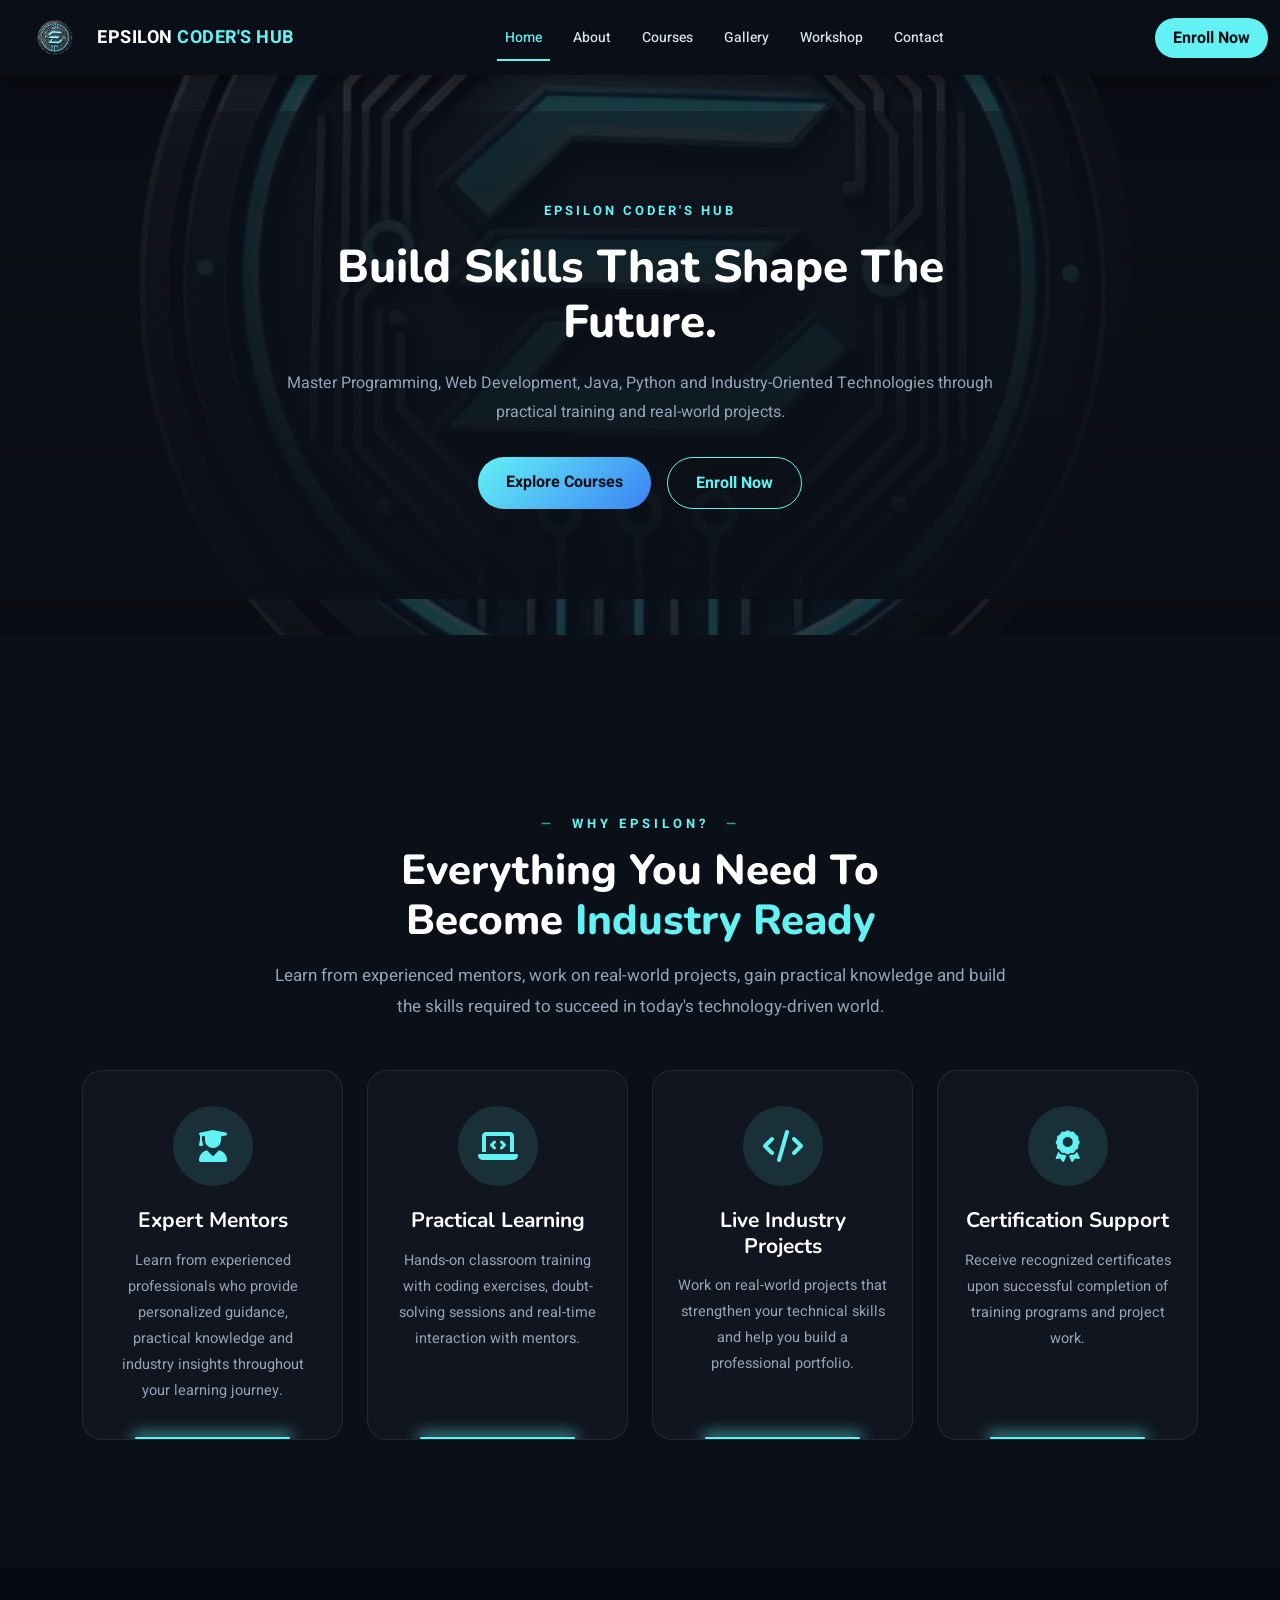
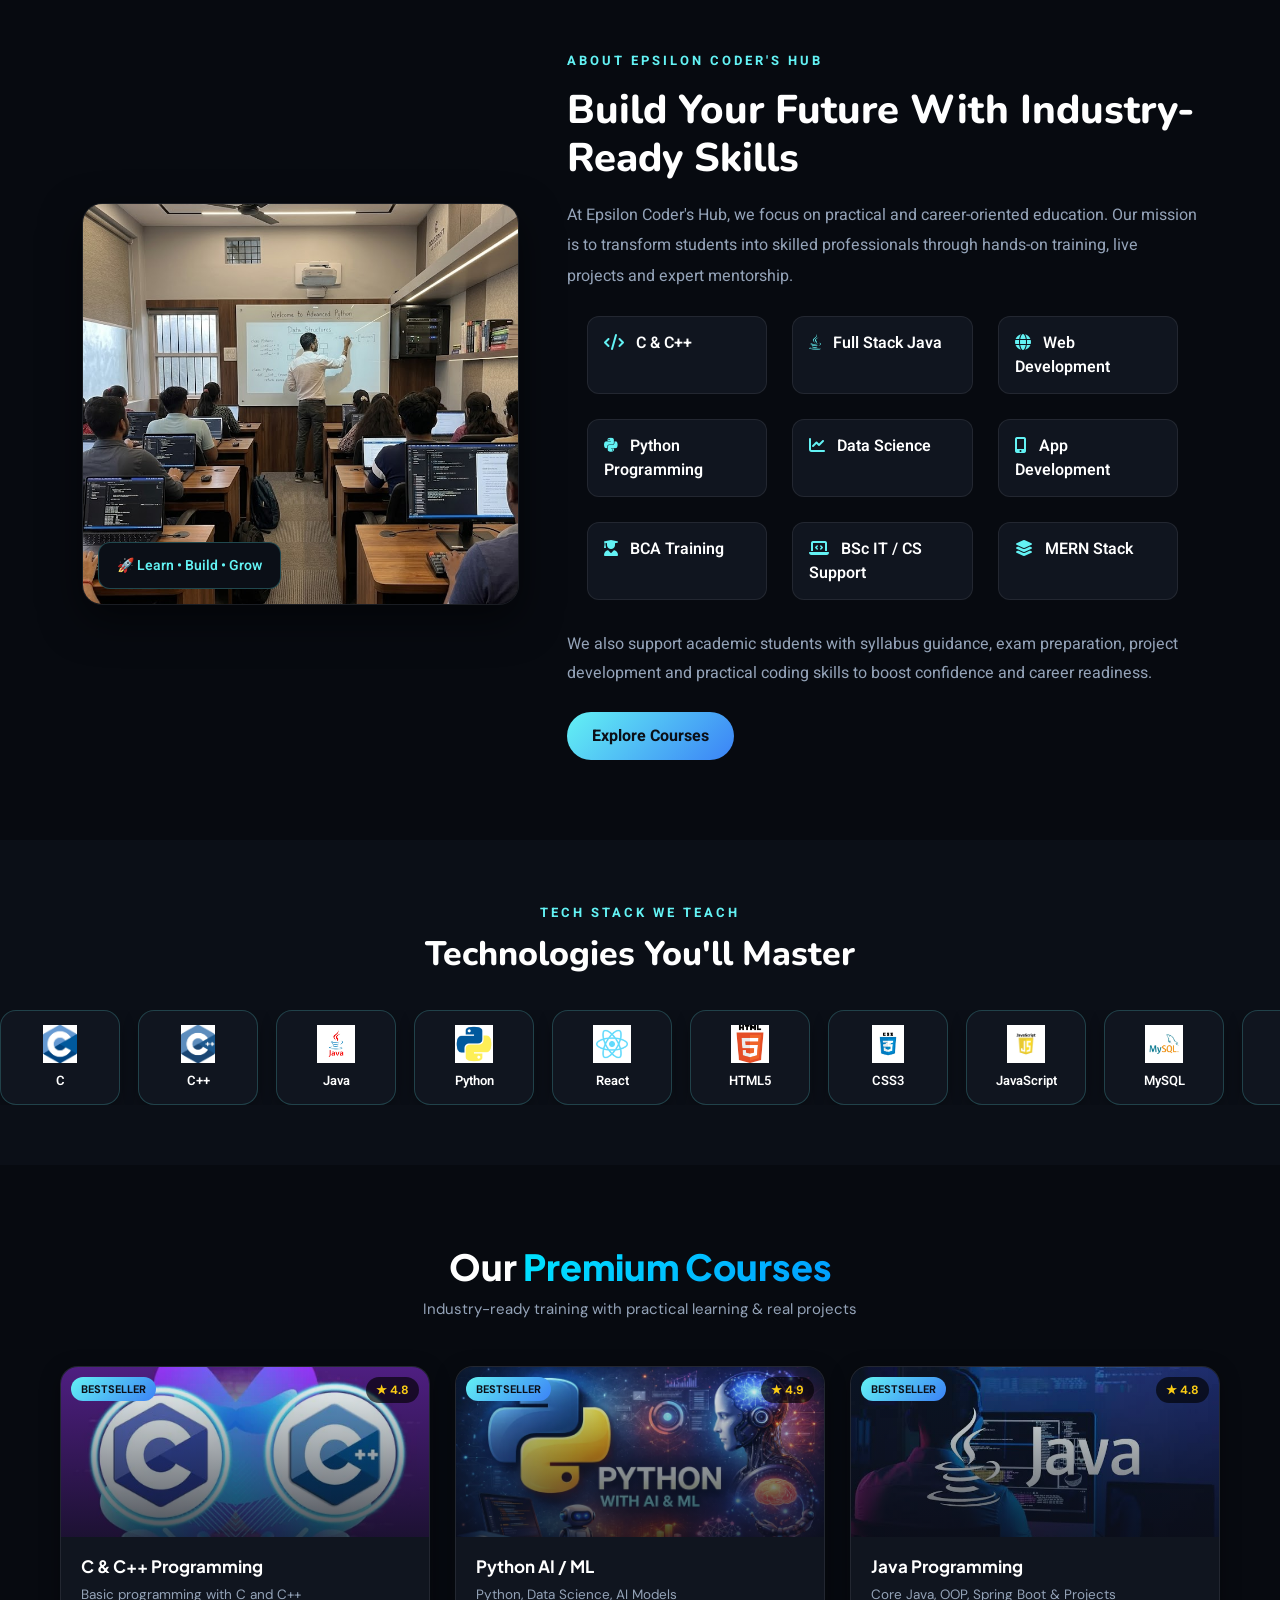
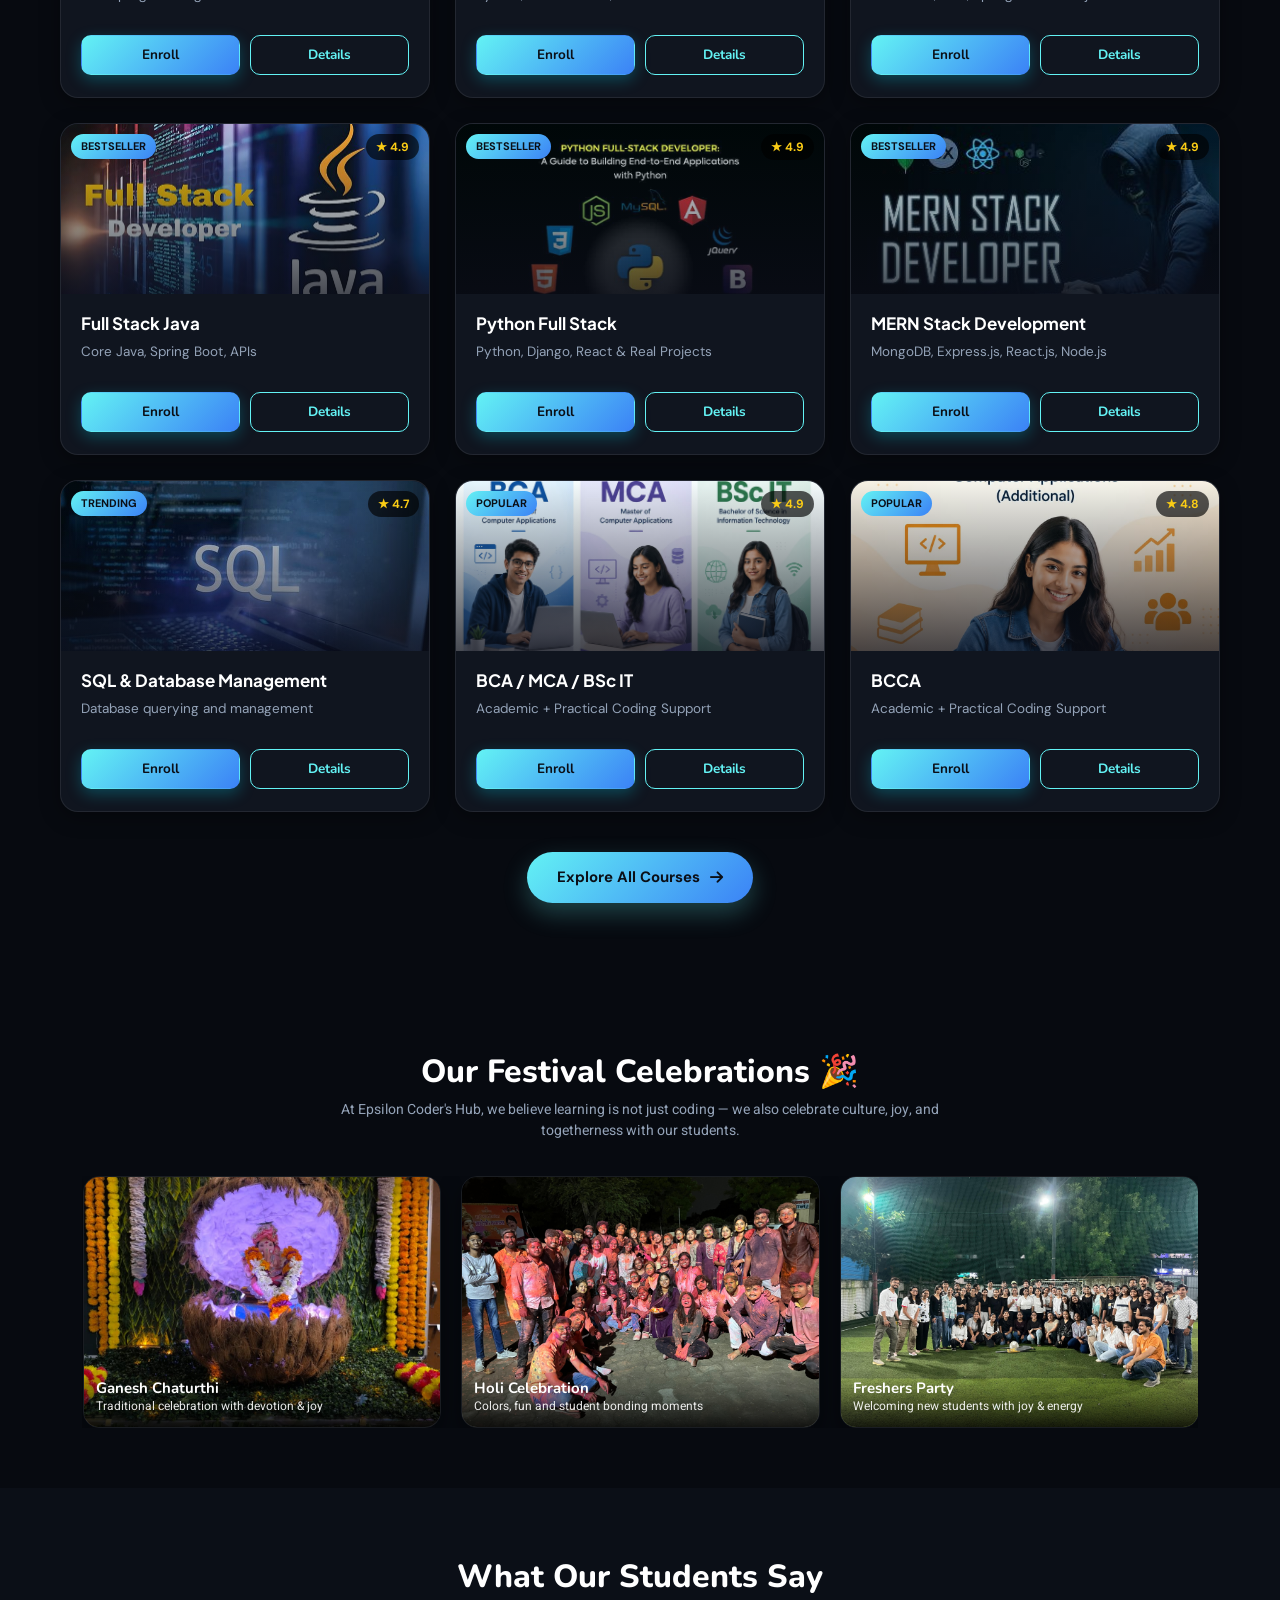
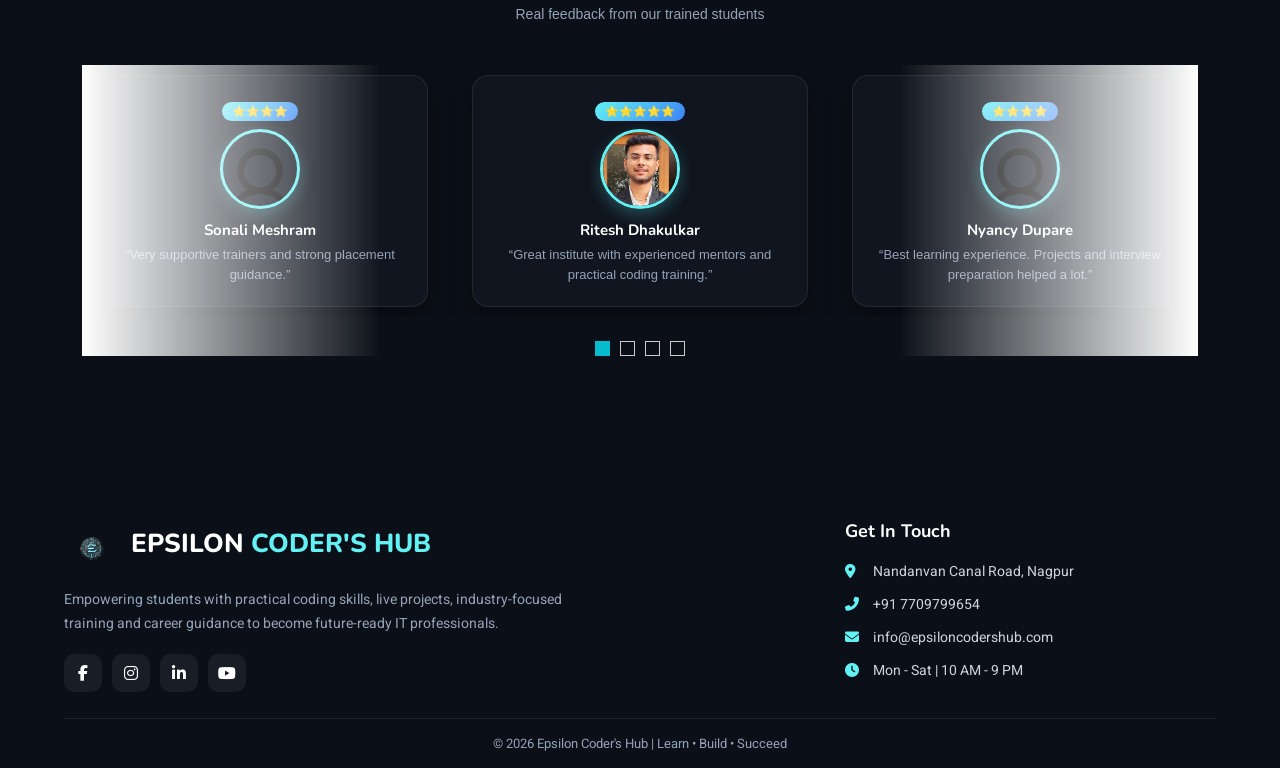
==== index.html @ d2019452 "Initial Commit" ====
<!DOCTYPE html>
<html lang="en">

<head>

    <meta charset="utf-8">
    <title>EPSILON CODER'S HUB</title>
    <meta content="width=device-width, initial-scale=1.0" name="viewport">
    <meta content="" name="keywords">
    <meta content="" name="description">
    <link rel="stylesheet" href="index.css">
    <!-- Favicon -->
    <link href="img/favicon.ico" rel="icon">
    <link
        href="https://fonts.googleapis.com/css2?family=Plus+Jakarta+Sans:wght@600;700;800&family=DM+Sans:wght@400;500&display=swap"
        rel="stylesheet">

    <!-- Google Web Fonts -->
    <link rel="preconnect" href="https://fonts.googleapis.com">
    <link rel="preconnect" href="https://fonts.gstatic.com" crossorigin>
    <link
        href="https://fonts.googleapis.com/css2?family=Heebo:wght@400;500;600&family=Nunito:wght@600;700;800&display=swap"
        rel="stylesheet">

    <!-- Icon Font Stylesheet -->
    <link href="https://cdnjs.cloudflare.com/ajax/libs/font-awesome/5.10.0/css/all.min.css" rel="stylesheet">
    <link href="https://cdn.jsdelivr.net/npm/bootstrap-icons@1.4.1/font/bootstrap-icons.css" rel="stylesheet">

    <!-- Libraries Stylesheet -->
    <link href="lib/animate/animate.min.css" rel="stylesheet">
    <link href="lib/owlcarousel/assets/owl.carousel.min.css" rel="stylesheet">

    <!-- Customized Bootstrap Stylesheet -->
    <link href="css/bootstrap.min.css" rel="stylesheet">

    <!-- Template Stylesheet -->
    <link href="css/style.css" rel="stylesheet">
    <link rel="stylesheet" href="https://cdnjs.cloudflare.com/ajax/libs/font-awesome/6.5.1/css/all.min.css">
    <link rel="stylesheet" href="navbar.css">
    <style>
        /* =========================================================
           GLOBAL DARK THEME (matches reference screenshot)
        ========================================================= */
        :root {
            --bg-dark: #0B0F17;
            --bg-darker: #070a10;
            --bg-card: #10151f;
            --accent: #63F2F4;
            --accent-2: #3b82f6;
            --text-muted: #94a3b8;
            --border-glow: rgba(99, 242, 244, .25);
        }

        body {
            background: var(--bg-dark);
            color: #e2e8f0;
        }

        /* SECTION */
        /* =========================
   WHY CHOOSE US SECTION
========================= */
        /* ===================================
   WHY EPSILON SECTION
=================================== */

        .why-epsilon-section {
            background: var(--bg-dark);
            padding: 80px 0;
        }

        .section-badge {
            display: inline-block;
            color: var(--accent);
            font-size: 13px;
            font-weight: 700;
            letter-spacing: 4px;
            text-transform: uppercase;
            margin-bottom: 12px;
        }

        .section-badge::before,
        .section-badge::after {
            content: "—";
            margin: 0 10px;
            color: var(--accent);
            opacity: .6;
        }

        .section-heading {
            font-size: 42px;
            font-weight: 800;
            color: #ffffff;
            margin-bottom: 15px;
            line-height: 1.2;
        }

        .section-heading .highlight {
            color: var(--accent);
        }

        .section-subtitle {
            max-width: 750px;
            margin: auto;
            color: var(--text-muted);
            font-size: 17px;
            line-height: 1.8;
        }

        /* ===================================
   CARD
=================================== */

        .epsilon-card {
            background: var(--bg-card);
            border: 1px solid rgba(255, 255, 255, .08);
            border-radius: 20px;
            padding: 35px 25px;
            text-align: center;
            height: 100%;
            position: relative;
            overflow: hidden;
            transition: .35s;
        }

        .epsilon-card::after {
            content: "";
            position: absolute;
            bottom: 0;
            left: 20%;
            right: 20%;
            height: 2px;
            background: var(--accent);
            box-shadow: 0 0 15px 2px var(--accent);
            border-radius: 2px;
        }

        .epsilon-card:hover {
            transform: translateY(-8px);
            border-color: var(--accent);
            box-shadow: 0 15px 35px var(--border-glow);
        }

        /* ===================================
   ICON BOX
=================================== */

        .icon-box {
            width: 80px;
            height: 80px;
            margin: 0 auto 22px;

            background: rgba(99, 242, 244, .12);
            border-radius: 50%;

            display: flex;
            align-items: center;
            justify-content: center;

            transition: .35s;
        }

        .icon-box i {
            font-size: 32px;
            color: var(--accent);
            transition: .35s;
        }

        .epsilon-card:hover .icon-box {
            background: var(--accent);
            box-shadow: 0 0 25px var(--border-glow);
        }

        .epsilon-card:hover .icon-box i {
            color: var(--bg-dark);
        }

        /* ===================================
   TEXT
=================================== */

        .epsilon-card h5 {
            font-size: 21px;
            font-weight: 700;
            color: #ffffff;
            margin-bottom: 14px;
        }

        .epsilon-card p {
            color: var(--text-muted);
            font-size: 14.5px;
            line-height: 1.8;
            margin: 0;
        }

        /* ===================================
   MOBILE
=================================== */

        @media(max-width:991px) {

            .section-heading {
                font-size: 34px;
            }
        }

        @media(max-width:768px) {

            .section-heading {
                font-size: 28px;
            }

            .section-subtitle {
                font-size: 15px;
            }

            .epsilon-card {
                padding: 25px 20px;
            }

            .icon-box {
                width: 60px;
                height: 60px;
            }

            .icon-box i {
                font-size: 24px;
            }
        }

        /* about section css */
        /* ==========================
   ABOUT SECTION
========================== */

        .about-section {
            padding: 80px 0;
            background: var(--bg-darker);
        }

        .about-image {
            position: relative;
            overflow: hidden;
            border-radius: 20px;
            box-shadow: 0 15px 40px rgba(0, 0, 0, .5);
            border: 1px solid rgba(255, 255, 255, .08);
        }

        .about-image img {
            width: 100%;
            height: 400px;
            /* Smaller image */
            object-fit: cover;
            transition: .4s;
        }

        .about-image:hover img {
            transform: scale(1.05);
        }

        .about-badge {
            position: absolute;
            bottom: 15px;
            left: 15px;

            background: var(--bg-dark);
            color: var(--accent);

            padding: 12px 18px;
            border-radius: 12px;
            border: 1px solid var(--border-glow);

            font-size: 14px;
            font-weight: 600;
        }

        .about-tag {
            display: inline-block;

            color: var(--accent);
            font-size: 13px;
            font-weight: 700;
            letter-spacing: 3px;

            margin-bottom: 15px;
        }

        .about-title {
            font-size: 40px;
            font-weight: 800;
            color: #ffffff;
            line-height: 1.2;
            margin-bottom: 18px;
        }

        .about-text {
            color: var(--text-muted);
            line-height: 1.9;
            margin-bottom: 25px;
            font-size: 16px;
        }

        .course-grid {
            display: grid;
            grid-template-columns: 1fr 1fr;
            gap: 12px;
            margin-bottom: 25px;
        }

        .course-item {
            background: var(--bg-card);

            padding: 14px 16px;

            border-radius: 12px;
            border: 1px solid rgba(255, 255, 255, .08);

            font-weight: 600;
            color: #ffffff;

            transition: .3s;
        }

        .course-item i {
            color: var(--accent);
            margin-right: 8px;
        }

        .course-item:hover {
            transform: translateY(-4px);
            border-color: var(--accent);
            box-shadow: 0 10px 25px var(--border-glow);
        }

        .about-note {
            color: var(--text-muted);
            line-height: 1.8;
            margin-bottom: 25px;
        }

        .about-btn {
            display: inline-block;

            background: linear-gradient(135deg, var(--accent), var(--accent-2));
            color: var(--bg-dark);

            padding: 12px 25px;

            border-radius: 30px;

            font-weight: 700;
            text-decoration: none;

            transition: .3s;
        }

        .about-btn:hover {
            transform: translateY(-3px);
            color: var(--bg-dark);
            box-shadow: 0 10px 25px var(--border-glow);
        }

        /* ==========================
   MOBILE
========================== */

        @media(max-width:991px) {

            .about-title {
                font-size: 32px;
            }

            .about-image img {
                height: 320px;
            }
        }

        @media(max-width:768px) {

            .course-grid {
                grid-template-columns: 1fr;
            }

            .about-title {
                font-size: 28px;
            }

            .about-text {
                font-size: 15px;
            }
        }

        /* =========================
   TECH STACK SECTION
========================= */

        .tech-stack-section {
            padding: 60px 0;
            background: var(--bg-dark);
            overflow: hidden;
        }

        .tech-heading {
            text-align: center;
            margin-bottom: 35px;
        }

        .tech-heading span {
            color: var(--accent);
            font-size: 13px;
            font-weight: 700;
            letter-spacing: 3px;
        }

        .tech-heading h2 {
            margin-top: 10px;
            font-size: 34px;
            font-weight: 800;
            color: #ffffff;
        }

        /* SLIDER */

        .tech-slider {
            width: 100%;
            overflow: hidden;
            position: relative;
        }

        .tech-track {
            display: flex;
            gap: 18px;
            width: max-content;
            animation: techScroll 22s linear infinite;
        }

        /* CARD */

        .tech-card {
            width: 120px;
            height: 95px;

            background: var(--bg-card);
            border: 1px solid rgba(99, 242, 244, .20);

            border-radius: 16px;

            display: flex;
            flex-direction: column;
            justify-content: center;
            align-items: center;

            transition: .3s;

            box-shadow: 0 5px 15px rgba(0, 0, 0, .3);
        }

        .tech-card:hover {
            transform: translateY(-6px);

            border-color: var(--accent);

            box-shadow:
                0 10px 25px rgba(99, 242, 244, .25);
        }

        .tech-card img {
            height: 38px;
            width: auto;
            object-fit: contain;
        }

        .tech-card p {
            margin-top: 8px;
            margin-bottom: 0;

            font-size: 13px;
            font-weight: 600;
            color: #ffffff;
        }

        /* ANIMATION */

        @keyframes techScroll {

            from {
                transform: translateX(0);
            }

            to {
                transform: translateX(-50%);
            }
        }

        /* MOBILE */

        @media(max-width:768px) {

            .tech-card {
                width: 100px;
                height: 85px;
            }

            .tech-card img {
                height: 32px;
            }

            .tech-heading h2 {
                font-size: 26px;
            }

        }

        /* cources section and testomonial and festivals css */
        /* =========================================================
   EXPLORE COURSES SECTION
========================================================= */

        .course-section {
            background: var(--bg-darker);
            padding: 80px 0 40px;
        }

        .course-heading {
            text-align: center;
            margin-bottom: 45px;
        }

        .course-heading h2 {
            font-size: 36px;
            font-weight: 800;
            color: #ffffff;
        }

        .course-heading h2 span {
            color: var(--accent);
        }

        .course-heading p {
            color: var(--text-muted);
            font-size: 15px;
        }

        .course-grid {
            display: grid;
            grid-template-columns: repeat(3, 1fr);
            gap: 25px;
            max-width: 1200px;
            margin: 0 auto 30px;
            padding: 0 20px;
        }

        .course-card {
            background: var(--bg-card);
            border: 1px solid rgba(255, 255, 255, .08);
            border-radius: 18px;
            overflow: hidden;
            transition: .3s;
        }

        .course-card:hover {
            transform: translateY(-6px);
            border-color: var(--accent);
            box-shadow: 0 15px 30px rgba(99, 242, 244, .18);
        }

        .course-image {
            position: relative;
        }

        .course-image img {
            width: 100%;
            height: 180px;
            object-fit: cover;
            display: block;
        }

        .badge-best {
            position: absolute;
            top: 10px;
            left: 10px;
            background: linear-gradient(135deg, var(--accent), var(--accent-2));
            color: var(--bg-dark);
            font-size: 11px;
            font-weight: 700;
            padding: 4px 10px;
            border-radius: 20px;
        }

        .badge-rating {
            position: absolute;
            top: 10px;
            right: 10px;
            background: rgba(0, 0, 0, .65);
            color: #facc15;
            font-size: 12px;
            font-weight: 700;
            padding: 4px 10px;
            border-radius: 20px;
        }

        .img-enrolled {
            position: absolute;
            bottom: 10px;
            left: 10px;
            background: rgba(0, 0, 0, .65);
            color: #fff;
            font-size: 12px;
            padding: 4px 10px;
            border-radius: 20px;
        }

        .course-body {
            padding: 18px 20px 22px;
        }

        .course-title {
            font-size: 17px;
            font-weight: 700;
            color: #ffffff;
            margin-bottom: 6px;
        }

        .course-desc {
            color: var(--text-muted);
            font-size: 13.5px;
            margin-bottom: 16px;
        }

        .btn-row {
            display: flex;
            gap: 10px;
        }

        .btn-row .btn {
            flex: 1;
            text-align: center;
            padding: 9px 0;
            border-radius: 10px;
            font-size: 13.5px;
            font-weight: 700;
            text-decoration: none;
            transition: .3s;
        }

        .btn-row .btn.enroll {
            background: linear-gradient(135deg, var(--accent), var(--accent-2));
            color: var(--bg-dark);
        }

        .btn-row .btn.enroll:hover {
            transform: translateY(-2px);
            box-shadow: 0 8px 18px var(--border-glow);
        }

        .btn-row .btn.details {
            background: transparent;
            color: var(--accent);
            border: 1px solid var(--accent);
        }

        .btn-row .btn.details:hover {
            background: var(--accent);
            color: var(--bg-dark);
        }

        .explore-course-wrap {
            width: 100%;
            display: flex;
            justify-content: center;
            align-items: center;
            margin: 40px 0;
        }

        .explore-course-btn {
            display: inline-flex;
            align-items: center;
            gap: 10px;

            background: linear-gradient(135deg, var(--accent), var(--accent-2));
            color: var(--bg-dark);

            padding: 14px 30px;
            border-radius: 50px;

            text-decoration: none;
            font-size: 15px;
            font-weight: 700;

            box-shadow: 0 10px 25px rgba(99, 242, 244, .25);
            transition: .3s;
        }

        .explore-course-btn:hover {
            transform: translateY(-3px);
            color: var(--bg-dark);
            box-shadow: 0 15px 30px rgba(99, 242, 244, .35);
        }

        .explore-course-btn i {
            transition: .3s;
        }

        .explore-course-btn:hover i {
            transform: translateX(5px);
        }

        /* MOBILE */

        @media(max-width:991px) {
            .course-grid {
                grid-template-columns: repeat(2, 1fr);
            }
        }

        @media(max-width:768px) {

            .course-grid {
                grid-template-columns: 1fr;
            }

            .explore-course-wrap h3 {
                font-size: 24px;
            }

            .explore-course-btn {
                padding: 12px 24px;
                font-size: 14px;
            }

        }

        /* style testimonial section from here */
        .testimonial-section {
            padding: 70px 0;
            background: var(--bg-dark);
            font-family: Arial, sans-serif;
        }

        .testimonial-title {
            text-align: center;
            margin-bottom: 40px;
        }

        .testimonial-title h2 {
            font-size: 32px;
            font-weight: 800;
            color: #ffffff;
        }

        .testimonial-title p {
            font-size: 14px;
            color: var(--text-muted);
        }

        /* CARD */
        .testimonial-item {
            background: var(--bg-card);
            border: 1px solid rgba(255, 255, 255, .08);
            padding: 22px;
            border-radius: 16px;
            box-shadow: 0 10px 25px rgba(0, 0, 0, 0.35);
            text-align: center;
            margin: 10px;
            transition: 0.3s;
        }

        .testimonial-item:hover {
            transform: translateY(-5px);
            border-color: var(--accent);
            box-shadow: 0 20px 40px rgba(99, 242, 244, 0.18);
        }

        /*  FIXED AVATAR WRAPPER  */
        .avatar {
            width: 80px;
            height: 80px;
            margin: 0 auto 12px;
            border-radius: 50%;
            overflow: hidden;
            border: 3px solid var(--accent);
            box-shadow: 0 6px 15px rgba(99, 242, 244, .25);
        }

        .avatar img {
            width: 90%;
            height: 140%;
            object-fit: cover;
            object-position: center;
            display: block;
        }

        /* NAME */
        .testimonial-item h5 {
            font-size: 15px;
            font-weight: 700;
            margin-bottom: 6px;
            color: #ffffff;
        }

        /* TEXT */
        .quote {
            font-size: 13px;
            color: var(--text-muted);
            line-height: 1.5;
        }

        /* BADGE */
        .badge {
            display: inline-block;
            background: linear-gradient(135deg, var(--accent), var(--accent-2));
            color: var(--bg-dark);
            font-size: 11px;
            padding: 4px 10px;
            border-radius: 20px;
            margin-bottom: 8px;
            font-weight: 700;
        }

        /* 
festival photos */

        /* HEADER */
        .festival-section {
            background: var(--bg-darker);
            padding: 70px 0;
        }

        .festival-title {
            text-align: center;
            margin-bottom: 35px;
        }

        .festival-title h2 {
            font-size: 32px;
            font-weight: 800;
            color: #ffffff;
        }

        .festival-title p {
            font-size: 14px;
            color: var(--text-muted);
            max-width: 600px;
            margin: auto;
        }

        /* SLIDER CARD */
        .festival-item {
            border-radius: 16px;
            overflow: hidden;
            box-shadow: 0 10px 25px rgba(0, 0, 0, 0.4);
            position: relative;
            transition: 0.3s;
            border: 1px solid rgba(255, 255, 255, .08);
        }

        .festival-item img {
            width: 100%;
            height: 250px;
            object-fit: cover;
            transition: 0.4s;
        }

        .festival-item:hover img {
            transform: scale(1.05);
        }

        .festival-item:hover {
            border-color: var(--accent);
        }

        /* OVERLAY */
        .festival-overlay {
            position: absolute;
            bottom: 0;
            left: 0;
            right: 0;
            padding: 12px;
            background: linear-gradient(to top, rgba(0, 0, 0, 0.85), transparent);
            color: #fff;
        }

        .festival-overlay h5 {
            margin: 0;
            font-size: 15px;
            font-weight: 700;
            color: white;
        }

        .festival-overlay p {
            margin: 0;
            font-size: 12px;
            opacity: 0.9;
        }

        /* footer  starts from hereee*/

        /* =========================
   FOOTER
========================= */
        /* =========================
   FOOTER
========================= */

        .footer {
            background: #0B0F17;
            color: #fff;
            padding: 35px 0 0;
            margin-top: 60px;
            width: 100%;
        }

        .footer-container {
            width: 90%;
            max-width: 1200px;
            margin: auto;
        }

        /* GRID */
        .footer-grid {
            display: grid;
            grid-template-columns: 2fr 1fr;
            gap: 40px;
            align-items: start;
            padding-bottom: 25px;
        }

        /* LOGO */
        .footer-logo {
            font-size: 26px;
            font-weight: 800;
            margin-bottom: 10px;
            color: #fff;
        }

        .footer-logo span {
            color: #63F2F4;
        }

        .footer-brand {
            display: flex;
            align-items: center;
            gap: 12px;
            margin-bottom: 12px;
        }

        .footer-brand img {
            height: 55px;
            width: auto;
        }

        /* DESCRIPTION */
        .footer-desc {
            color: #94a3b8;
            font-size: 14px;
            line-height: 1.7;
            max-width: 500px;
            margin-bottom: 18px;
        }

        /* TITLE */
        .footer-title {
            font-size: 18px;
            font-weight: 700;
            margin-bottom: 18px;
            color: #fff;
        }

        /* CONTACT */
        .contact-item {
            display: flex;
            align-items: center;
            gap: 10px;
            color: #cbd5e1;
            margin-bottom: 12px;
            font-size: 14px;
        }

        .contact-item i {
            color: #63F2F4;
            width: 18px;
        }

        /* SOCIAL */
        .social-icons {
            display: flex;
            gap: 10px;
        }

        .social-icons a {
            width: 38px;
            height: 38px;
            border-radius: 10px;
            display: flex;
            align-items: center;
            justify-content: center;
            background: rgba(255, 255, 255, .06);
            color: #fff;
            transition: .3s;
            text-decoration: none;
        }

        .social-icons a:hover {
            background: #63F2F4;
            color: #0B0F17;
            transform: translateY(-3px);
        }

        /* BOTTOM */
        .footer-bottom {
            border-top: 1px solid rgba(255, 255, 255, .08);
            text-align: center;
            padding: 15px 0;
            font-size: 13px;
            color: #94a3b8;
        }

        /* MOBILE */
        @media(max-width:768px) {
            .footer {
                padding-top: 25px;
            }

            .footer-grid {
                grid-template-columns: 1fr;
                gap: 25px;
                text-align: center;
            }

            .footer-desc {
                margin: auto auto 18px;
            }

            .contact-item {
                justify-content: center;
            }

            .social-icons {
                justify-content: center;
            }
        }

        /* =========================================================
   NAVBAR (dark, glowing logo, gradient Enroll button)
========================================================= */
        .
        /* =========================
   EPSILON NAVBAR
========================= */

        .navbar {
            background: rgba(11, 15, 23, 0.95);
            backdrop-filter: blur(10px);
            box-shadow: 0 4px 20px rgba(0, 0, 0, .25);
            height: 75px;
            padding: 0;
            z-index: 999;
        }


        /* LOGO */

        .navbar-brand {
            display: flex;
            align-items: center;
            height: 75px;
        }

        .navbar-brand img {
            height: 90px;
            width: auto;
            margin-top: -8px;
            margin-bottom: -8px;
        }

        .navbar-brand span {
            font-size: 20px;
            font-weight: 700;
            color: #fff;
            letter-spacing: .5px;
        }

        .navbar-brand span span {
            color: #63F2F4 !important;
        }

        /* Links */

        .navbar-nav {
            gap: 20px;
        }

        .navbar-nav .nav-link {
            color: #dbe4ee !important;
            font-size: 15px;
            font-weight: 500;
            position: relative;
            transition: .3s;
        }

        .navbar-nav .nav-link:hover,
        .navbar-nav .nav-link.active {
            color: #63F2F4 !important;
        }

        .navbar-nav .nav-link::after {
            content: '';
            position: absolute;
            left: 0;
            bottom: -5px;
            width: 0;
            height: 2px;
            background: #63F2F4;
            transition: .3s;
        }

        .navbar-nav .nav-link:hover::after,
        .navbar-nav .nav-link.active::after {
            width: 100%;
        }

        /* Button */

        .enroll-btn {
            background: #63F2F4;
            color: #0B0F17;
            padding: 8px 18px;
            border-radius: 50px;
            text-decoration: none;
            font-weight: 700;
            transition: .3s;
        }

        .enroll-btn:hover {
            transform: translateY(-2px);
            color: #0B0F17;
            box-shadow: 0 0 20px rgba(99, 242, 244, .4);
        }

        /* Toggle Button */

        .navbar-toggler {
            border: 1px solid #63F2F4;
            padding: 6px 10px;
        }

        .navbar-toggler:focus {
            box-shadow: none;
        }

        /* Cyan Hamburger */

        .navbar-toggler-icon {
            background-image: url("data:image/svg+xml,%3csvg xmlns='http://www.w3.org/2000/svg' viewBox='0 0 30 30'%3e%3cpath stroke='rgba(99,242,244,1)' stroke-linecap='round' stroke-miterlimit='10' stroke-width='2' d='M4 7h22M4 15h22M4 23h22'/%3e%3c/svg%3e");
        }

        .navbar .container-fluid {
            flex-wrap: nowrap;
        }

        .navbar-toggler {
            margin-left: auto;
        }

        .navbar-collapse {
            flex-basis: 100%;
        }

        /* ==========================
   1280px
========================== */

        @media (max-width: 1280px) {

            .navbar-brand img {
                height: 85px;
            }

            .navbar-brand span {
                font-size: 18px;
            }

            .navbar-nav {
                gap: 15px;
            }

            .navbar-nav .nav-link {
                font-size: 14px;
            }
        }

        /* ==========================
   1024px
========================== */

        @media (max-width: 1024px) {

            .navbar {
                height: 70px;
            }

            .navbar-brand {
                height: 70px;
            }

            .navbar-brand img {
                height: 80px;
            }

            .navbar-brand span {
                font-size: 17px;
            }

            .navbar-nav {
                gap: 12px;
            }

            .navbar-nav .nav-link {
                font-size: 14px;
            }

            .enroll-btn {
                padding: 8px 16px;
                font-size: 14px;
            }
        }

        /* ==========================
   800px
========================== */

        @media (max-width: 800px) {

            .navbar {
                height: auto;
                padding: 10px 0;
            }

            .navbar-brand {
                height: auto;
            }

            .navbar-brand img {
                height: 70px;
                margin-top: 0;
                margin-bottom: 0;
            }

            .navbar-brand span {
                font-size: 16px;
            }

            .navbar-collapse {
                background: #121a2a;
                margin-top: 12px;
                border-radius: 15px;
                padding: 15px;
                border: 1px solid rgba(99, 242, 244, .15);
            }

            .navbar-nav {
                gap: 8px;
                text-align: center;
            }

            .navbar-nav .nav-link {
                padding: 10px 0;
                font-size: 15px;
            }

            .navbar-nav .nav-link::after {
                display: none;
            }

            .enroll-btn {
                display: block;
                width: 100%;
                text-align: center;
                margin-top: 10px;
            }
        }

        /* ==========================
   500px
========================== */

        @media (max-width: 500px) {

            .navbar {
                padding: 8px 0;
            }

            .navbar-brand img {
                height: 60px;
            }

            .navbar-brand span {
                font-size: 14px;
                letter-spacing: 0;
            }

            .navbar-toggler {
                padding: 5px 8px;
            }

            .navbar-collapse {
                padding: 12px;
                border-radius: 12px;
            }

            .navbar-nav .nav-link {
                font-size: 14px;
                padding: 8px 0;
            }

            .enroll-btn {
                width: 100%;
                padding: 10px;
                font-size: 14px;
                margin-top: 8px;
            }
        }

        /* MOBILE FIX */

        @media (max-width: 991px) {

            .navbar {
                height: auto;
            }

            .navbar-brand {
                max-width: 70%;
            }

            .navbar-toggler {
                margin-left: auto;
            }
        }

        /* =========================================================
   HERO / CAROUSEL (dark overlay, glow text)
========================================================= */
        .hero-slide {
            position: relative;
            width: 100%;
            min-height: 560px;
            background: var(--bg-dark);
            display: flex;
            align-items: center;
            overflow: hidden;
        }

        .hero-slide img {
            position: absolute;
            inset: 0;
            width: 100%;
            height: 100%;
            object-fit: cover;
            opacity: .18;
        }

        .hero-overlay {
            position: relative;
            width: 100%;
            background: linear-gradient(180deg, rgba(11, 15, 23, .4), rgba(11, 15, 23, .95));
            padding: 90px 0;
        }

        .hero-content {
            max-width: 760px;
            margin: 0 auto;
            text-align: center;
            padding: 0 20px;
        }

        .hero-tag {
            color: var(--accent);
            font-weight: 700;
            letter-spacing: 3px;
            font-size: 13px;
            margin-bottom: 18px;
        }

        .hero-title {
            color: #ffffff;
            font-size: 46px;
            font-weight: 800;
            line-height: 1.2;
            margin-bottom: 20px;
        }

        .hero-text {
            color: var(--text-muted);
            font-size: 16px;
            line-height: 1.8;
            margin-bottom: 30px;
        }

        .hero-buttons {
            display: flex;
            justify-content: center;
            gap: 16px;
            flex-wrap: wrap;
        }

        .btn-primary-custom {
            background: linear-gradient(135deg, var(--accent), var(--accent-2));
            color: var(--bg-dark);
            font-weight: 700;
            padding: 13px 28px;
            border-radius: 30px;
            text-decoration: none;
            transition: .3s;
        }

        .btn-primary-custom:hover {
            transform: translateY(-3px);
            box-shadow: 0 10px 22px var(--border-glow);
            color: var(--bg-dark);
        }

        .btn-outline-custom {
            border: 1px solid var(--accent);
            color: var(--accent);
            font-weight: 700;
            padding: 13px 28px;
            border-radius: 30px;
            text-decoration: none;
            transition: .3s;
        }

        .btn-outline-custom:hover {
            background: var(--accent);
            color: var(--bg-dark);
        }

        .owl-dots {
            text-align: center;
            margin-top: -10px;
            position: relative;
            z-index: 5;
        }

        .owl-dot span {
            background: rgba(255, 255, 255, .3) !important;
        }

        .owl-dot.active span {
            background: var(--accent) !important;
        }

        /* BACKDROP */
        .modal {
            display: none;
            position: fixed;
            top: 0;
            left: 0;

            width: 100%;
            height: 100%;

            background: rgba(0, 0, 0, 0.7);
            backdrop-filter: blur(5px);

            justify-content: center;
            align-items: center;

            z-index: 9999;
        }

        /* BOX */
        .modal-content {
            background: #121a2a;
            padding: 25px;
            border-radius: 15px;
            width: 320px;

            box-shadow: 0 0 25px rgba(0, 229, 255, 0.3);

            text-align: center;
            position: relative;
        }

        /* CLOSE BUTTON */
        .close {
            position: absolute;
            top: 10px;
            right: 15px;
            font-size: 22px;
            cursor: pointer;
            color: white;
        }

        /* INPUTS */
        .modal-content input {
            width: 100%;
            padding: 10px;
            margin: 10px 0;

            border: none;
            border-radius: 8px;
        }

        /* BUTTON */
        .modal-content button {
            width: 100%;
            padding: 10px;

            background: var(--accent);
            border: none;
            border-radius: 8px;

            font-weight: bold;
            cursor: pointer;
        }

        /* SUCCESS MESSAGE */
        #successMsg {
            color: #00ff88;
            margin-top: 10px;
            font-weight: 600;
        }

        .courseName {
            color: white;
        }

        /* details modal dark */
        .details-modal {
            display: none;
            position: fixed;
            top: 0;
            left: 0;
            width: 100%;
            height: 100%;
            background: rgba(0, 0, 0, .7);
            backdrop-filter: blur(5px);
            justify-content: center;
            align-items: center;
            z-index: 9999;
        }

        .details-content {
            background: var(--bg-card);
            border: 1px solid rgba(255, 255, 255, .08);
            padding: 30px;
            border-radius: 16px;
            width: 380px;
            max-height: 80vh;
            overflow-y: auto;
            color: #e2e8f0;
            position: relative;
            box-shadow: 0 0 30px rgba(99, 242, 244, .2);
        }

        .details-content h2 {
            color: #fff;
            font-size: 20px;
            margin-bottom: 10px;
        }

        .details-content h4 {
            color: var(--accent);
            font-size: 14px;
            margin: 14px 0 4px;
        }

        .details-content p {
            color: var(--text-muted);
            font-size: 13.5px;
            line-height: 1.6;
        }

        .close-details {
            position: absolute;
            top: 12px;
            right: 16px;
            font-size: 22px;
            cursor: pointer;
            color: #fff;
        }

        /* enroll modal card dark */
        .enroll-modal-card {
            background: var(--bg-card);
            border: 1px solid rgba(255, 255, 255, .08);
            padding: 25px;
            border-radius: 16px;
            width: 320px;
            box-shadow: 0 0 25px rgba(99, 242, 244, .2);
            position: relative;
            color: #fff;
        }

        .enroll-modal-card input,
        .enroll-modal-card textarea {
            width: 100%;
            padding: 10px;
            margin: 8px 0;
            border: 1px solid rgba(255, 255, 255, .1);
            border-radius: 8px;
            background: #0e1420;
            color: #fff;
        }

        .enroll-modal-card .send-btn {
            width: 100%;
            padding: 11px;
            background: linear-gradient(135deg, var(--accent), var(--accent-2));
            border: none;
            border-radius: 8px;
            font-weight: 700;
            color: var(--bg-dark);
            cursor: pointer;
        }

        .close-modal {
            position: absolute;
            top: 10px;
            right: 15px;
            font-size: 22px;
            cursor: pointer;
            color: #fff;
        }

        .enroll-modal-note {
            font-size: 11.5px;
            color: var(--text-muted);
            margin-top: 8px;
        }
    </style>
</head>

<body>

    <!-- Spinner Start -->
    <div id="spinner"
        class="show position-fixed translate-middle w-100 vh-100 top-50 start-50 d-flex align-items-center justify-content-center"
        style="background:#0B0F17;">
        <div class="spinner-border text-info" role="status">
            <span class="sr-only">Loading...</span>
        </div>
    </div>
    <!-- Spinner End -->

    <!-- Navbar Start -->
    <!-- Navbar Start -->
    <nav class="navbar navbar-expand-lg sticky-top">
        <div class="container-fluid d-flex align-items-center">

            <!-- LEFT SIDE: Logo + Text -->
            <a href="index.html" class="navbar-brand d-flex align-items-center">
                <img src="img/eps_logo.png" alt="logo">
                <span>
                    EPSILON <span style="color:#63F2F4;">CODER'S HUB</span>
                </span>
            </a>

            <!-- RIGHT SIDE: HAMBURGER -->
            <button class="navbar-toggler ms-auto" type="button" data-bs-toggle="collapse"
                data-bs-target="#navbarCollapse">
                <span class="navbar-toggler-icon"></span>
            </button>

            <!-- MENU -->
            <div class="collapse navbar-collapse" id="navbarCollapse">

                <div class="navbar-nav mx-auto">
                    <a href="index.html" class="nav-link active">Home</a>
                    <a href="about.html" class="nav-link">About</a>
                    <a href="courses.html" class="nav-link">Courses</a>
                    <a href="gallery.html" class="nav-link">Gallery</a>
                    <a href="workshop.html" class="nav-link ">Workshop</a>
                    <a href="contact.html" class="nav-link">Contact</a>
                </div>

                <a href="contact.html" class="enroll-btn ms-lg-3">
                    Enroll Now
                </a>

            </div>

        </div>
    </nav>
    <!-- Navbar End -->
    <!-- Navbar End -->


    <!-- Carousel Start -->
    <div class="container-fluid p-0 mb-5">

        <div class="owl-carousel header-carousel">

            <!-- SLIDE 1 -->
            <div class="hero-slide">

                <img src="img/favicon.ico" alt="Epsilon Logo">

                <div class="hero-overlay">

                    <div class="hero-content">

                        <div class="hero-tag">
                            EPSILON CODER'S HUB
                        </div>

                        <h1 class="hero-title">
                            Build Skills That Shape The Future.
                        </h1>

                        <p class="hero-text">
                            Master Programming, Web Development, Java, Python and
                            Industry-Oriented Technologies through practical training
                            and real-world projects.
                        </p>

                        <div class="hero-buttons">

                            <a href="courses.html" class="btn-primary-custom">
                                Explore Courses
                            </a>

                            <a href="contact.html" class="btn-outline-custom">
                                Enroll Now
                            </a>

                        </div>

                    </div>

                </div>

            </div>
            <!-- SLIDE 2 -->
            <div class="hero-slide">

                <img src="img/crs-15.png" alt="Epsilon Logo">

                <div class="hero-overlay">

                    <div class="hero-content">

                        <div class="hero-tag">
                            Where Passion Meets Innovation
                        </div>

                        <h1 class="hero-title">
                            Transform Your Potential Into Professional Success.
                        </h1>

                        <p class="hero-text">
                            Learn from experienced mentors, work on live projects,
                            strengthen your coding skills and prepare yourself for
                            future career opportunities.
                        </p>

                        <div class="hero-buttons">

                            <a href="courses.html" class="btn-primary-custom">
                                View Courses
                            </a>

                            <a href="contact.html" class="btn-outline-custom">
                                Join Today
                            </a>

                        </div>

                    </div>

                </div>

            </div>

        </div>

    </div>



    <!-- Carousel End -->


    <!-- Service Start -->
    <!-- WHY CHOOSE US START -->
    <!-- ==========================
     WHY CHOOSE EPSILON START
=========================== -->
    <div class="why-epsilon-section">
        <div class="container py-5">

            <div class="text-center mb-5">

                <span class="section-badge">
                    WHY EPSILON?
                </span>

                <h2 class="section-heading">
                    Everything You Need To<br>Become <span class="highlight">Industry Ready</span>
                </h2>

                <p class="section-subtitle">
                    Learn from experienced mentors, work on real-world projects,
                    gain practical knowledge and build the skills required to
                    succeed in today's technology-driven world.
                </p>

            </div>

            <div class="row g-4">

                <!-- CARD 1 -->
                <div class="col-lg-3 col-md-6">

                    <div class="epsilon-card">

                        <div class="icon-box">
                            <i class="fas fa-user-graduate"></i>
                        </div>

                        <h5>Expert Mentors</h5>

                        <p>
                            Learn from experienced professionals who provide
                            personalized guidance, practical knowledge and
                            industry insights throughout your learning journey.
                        </p>

                    </div>

                </div>

                <!-- CARD 2 -->
                <div class="col-lg-3 col-md-6">

                    <div class="epsilon-card">

                        <div class="icon-box">
                            <i class="fas fa-laptop-code"></i>
                        </div>

                        <h5>Practical Learning</h5>

                        <p>
                            Hands-on classroom training with coding exercises,
                            doubt-solving sessions and real-time interaction
                            with mentors.
                        </p>

                    </div>

                </div>

                <!-- CARD 3 -->
                <div class="col-lg-3 col-md-6">

                    <div class="epsilon-card">

                        <div class="icon-box">
                            <i class="fas fa-code"></i>
                        </div>

                        <h5>Live Industry Projects</h5>

                        <p>
                            Work on real-world projects that strengthen your
                            technical skills and help you build a professional
                            portfolio.
                        </p>

                    </div>

                </div>

                <!-- CARD 4 -->
                <div class="col-lg-3 col-md-6">

                    <div class="epsilon-card">

                        <div class="icon-box">
                            <i class="fas fa-award"></i>
                        </div>

                        <h5>Certification Support</h5>

                        <p>
                            Receive recognized certificates upon successful
                            completion of training programs and project work.
                        </p>

                    </div>

                </div>

            </div>

        </div>
    </div>
    <!-- ==========================
     WHY CHOOSE EPSILON END
=========================== -->
    <!-- WHY CHOOSE US END -->
    <!-- Service End -->


    <!-- About Start -->
    <!-- =========================
     ABOUT EPSILON SECTION
========================= -->
    <section class="about-section">

        <div class="container">

            <div class="row align-items-center g-5">

                <!-- IMAGE -->
                <div class="col-lg-5">

                    <div class="about-image">

                        <img src="img/institute1.jpg" alt="Epsilon Coder's Hub">

                        <div class="about-badge">
                            🚀 Learn • Build • Grow
                        </div>

                    </div>

                </div>

                <!-- CONTENT -->
                <div class="col-lg-7">

                    <span class="about-tag">
                        ABOUT EPSILON CODER'S HUB
                    </span>

                    <h2 class="about-title">
                        Build Your Future With Industry-Ready Skills
                    </h2>

                    <p class="about-text">
                        At Epsilon Coder's Hub, we focus on practical and career-oriented
                        education. Our mission is to transform students into skilled
                        professionals through hands-on training, live projects and expert mentorship.
                    </p>

                    <div class="course-grid" style="grid-template-columns:1fr 1fr;">

                        <div class="course-item">
                            <i class="fas fa-code"></i>
                            C & C++
                        </div>

                        <div class="course-item">
                            <i class="fab fa-java"></i>
                            Full Stack Java
                        </div>

                        <div class="course-item">
                            <i class="fas fa-globe"></i>
                            Web Development
                        </div>

                        <div class="course-item">
                            <i class="fab fa-python"></i>
                            Python Programming
                        </div>

                        <div class="course-item">
                            <i class="fas fa-chart-line"></i>
                            Data Science
                        </div>

                        <div class="course-item">
                            <i class="fas fa-mobile-alt"></i>
                            App Development
                        </div>

                        <div class="course-item">
                            <i class="fas fa-user-graduate"></i>
                            BCA Training
                        </div>

                        <div class="course-item">
                            <i class="fas fa-laptop-code"></i>
                            BSc IT / CS Support
                        </div>

                        <div class="course-item">
                            <i class="fas fa-layer-group"></i>
                            MERN Stack
                        </div>

                    </div>

                    <p class="about-note">
                        We also support academic students with syllabus guidance,
                        exam preparation, project development and practical coding
                        skills to boost confidence and career readiness.
                    </p>

                    <a href="courses.html" class="about-btn">
                        Explore Courses
                    </a>

                </div>

            </div>

        </div>

    </section>
    <!-- About End -->
    <!-- TECH STACK START -->

    <section class="tech-stack-section">

        <div class="tech-heading">
            <span>TECH STACK WE TEACH</span>
            <h2>Technologies You'll Master</h2>
        </div>

        <div class="tech-slider">

            <div class="tech-track">

                <!-- ROW 1 -->
                <div class="tech-card">
                    <img src="img/c.jpg" alt="">
                    <p>C</p>
                </div>
                <div class="tech-card">
                    <img src="img/c++.jpg" alt="">
                    <p>C++</p>
                </div>
                <div class="tech-card">
                    <img src="img/java.jpg" alt="">
                    <p>Java</p>
                </div>



                <div class="tech-card">
                    <img src="img/python.jpg" alt="">
                    <p>Python</p>
                </div>

                <div class="tech-card">
                    <img src="img/react.jpg" alt="">
                    <p>React</p>
                </div>

                <div class="tech-card">
                    <img src="img/html.jpg" alt="">
                    <p>HTML5</p>
                </div>

                <div class="tech-card">
                    <img src="img/css.jpg" alt="">
                    <p>CSS3</p>
                </div>

                <div class="tech-card">
                    <img src="img/javascript.jpg" alt="">
                    <p>JavaScript</p>
                </div>

                <div class="tech-card">
                    <img src="img/mysql.jpg" alt="">
                    <p>MySQL</p>
                </div>

                <!-- DUPLICATE FOR SMOOTH LOOP -->
                <div class="tech-card">
                    <img src="img/c.jpg" alt="">
                    <p>C</p>
                </div>
                <div class="tech-card">
                    <img src="img/c++.jpg" alt="">
                    <p>C++</p>
                </div>
                <div class="tech-card">
                    <img src="img/java.jpg" alt="">
                    <p>Java</p>
                </div>



                <div class="tech-card">
                    <img src="img/python.jpg" alt="">
                    <p>Python</p>
                </div>

                <div class="tech-card">
                    <img src="img/react.jpg" alt="">
                    <p>React</p>
                </div>

                <div class="tech-card">
                    <img src="img/html.jpg" alt="">
                    <p>HTML5</p>
                </div>

                <div class="tech-card">
                    <img src="img/css.jpg" alt="">
                    <p>CSS3</p>
                </div>

                <div class="tech-card">
                    <img src="img/javascript.jpg" alt="">
                    <p>JavaScript</p>
                </div>

                <div class="tech-card">
                    <img src="img/mysql.jpg" alt="">
                    <p>MySQL</p>
                </div>
            </div>

        </div>

    </section>

    <!-- TECH STACK END -->
    <!-- course card starts -->

    <!-- ─── SECTION ─────────────────────────────── -->
    <div class="course-section">

        <div class="course-heading">
            <h2>Our <span>Premium Courses</span></h2>
            <p>Industry-ready training with practical learning & real projects</p>
        </div>

        <div class="course-grid">

            <!-- 1)c & c++ card -->
            <div class="course-card">
                <div class="course-image">
                    <img src="img/Crs-1.jpg" alt="C & C++ Programming">
                    <div class="badge-best">BESTSELLER</div>
                    <div class="badge-rating">★ 4.8</div>

                </div>
                <div class="course-body">
                    <div class="course-title">C & C++ Programming</div>
                    <div class="course-desc">Basic programming with C and C++</div>

                    <div class="btn-row">
                        <a href="javascript:void(0)" class="btn enroll"
                            onclick="openEnrollModal('C & C++ Programming')">Enroll</a>
                        <a href="#" class="btn details" onclick="openDetailsModal(
        'C &amp; C++ Programming',
        'Learn C fundamentals, C++ OOP, Data Structures, and problem-solving with real-world coding practice',
        '3 Months',
        '₹2999',
        'C Basics (syntax, loops, functions, arrays), Pointers, Memory Management, Structures, C++ OOP (classes, objects, inheritance, polymorphism), STL basics, Problem Solving, DSA fundamentals, Mini Projects',
        'Software Developer, C/C++ Programmer, Backend Developer, Game Developer (Basics), Problem Solving Engineer'
      )">Details</a>
                    </div>
                </div>
            </div>

            <!-- CARD 2 python-->
            <div class="course-card">
                <div class="course-image">
                    <img src="img/Crs-4.webp" alt="Python AI / ML">
                    <div class="badge-best">BESTSELLER</div>
                    <div class="badge-rating">★ 4.9</div>

                </div>
                <div class="course-body">
                    <div class="course-title">Python AI / ML</div>
                    <div class="course-desc">Python, Data Science, AI Models</div>

                    <div class="btn-row">
                        <a href="javascript:void(0)" class="btn enroll"
                            onclick="openEnrollModal('Python AI / ML Development')">Enroll</a>
                        <a href="#" class="btn details" onclick="openDetailsModal(
        'Python AI / ML Development',
        'Python, Artificial Intelligence, Machine Learning, Data Science with real-world projects',
        '6 Months',
        '₹9999',
        'Python Programming, Data Analysis, NumPy, Pandas, Data Visualization, Machine Learning, Deep Learning Basics, AI Concepts, Model Building, Project Development, Deployment',
        'Python Developer, AI Engineer, Machine Learning Engineer, Data Analyst, Data Scientist, AI Research Assistant, Freelancer'
      )">Details</a>
                    </div>
                </div>
            </div>

            <!-- CARD 2 — java -->
            <div class="course-card">
                <div class="course-image">
                    <img src="img/javaprogramming.jpg" alt="Java Programming">
                    <div class="badge-best">BESTSELLER</div>
                    <div class="badge-rating">★ 4.8</div>

                </div>
                <div class="course-body">
                    <div class="course-title">Java Programming</div>
                    <div class="course-desc">Core Java, OOP, Spring Boot & Projects</div>

                    <div class="btn-row">
                        <a href="javascript:void(0)" class="btn enroll"
                            onclick="openEnrollModal('Java Programming')">Enroll</a>
                        <a href="#" class="btn details" onclick="openDetailsModal(
        'Java Programming',
        'Core Java, Object-Oriented Programming, Spring Boot, and real-world backend projects',
        '4 Months',
        '₹5999',
        'Java Basics, OOP Concepts, Exception Handling, Collections Framework, File I/O, JDBC, Multithreading, Spring Boot, REST APIs, Maven, Git & GitHub, Mini Projects',
        'Java Developer, Backend Developer, Software Engineer, Android Developer (Basics), Full Stack Developer, Freelancer'
      )">Details</a>
                    </div>
                </div>
            </div>
            <!-- CARD 4full stack  -->
            <div class="course-card">
                <div class="course-image">
                    <img src="img/Crs-8.jpeg" alt="Full Stack Java">
                    <div class="badge-best">BESTSELLER</div>
                    <div class="badge-rating">★ 4.9</div>

                </div>
                <div class="course-body">
                    <div class="course-title">Full Stack Java</div>
                    <div class="course-desc">Core Java, Spring Boot, APIs</div>

                    <div class="btn-row">
                        <a href="javascript:void(0)" class="btn enroll"
                            onclick="openEnrollModal('Full Stack Java Development')">Enroll</a>
                        <a href="#" class="btn details" onclick="openDetailsModal(
        'Full Stack Java Development',
        'Java, Spring Boot, MySQL, React with industry-level projects',
        '6 Months',
        '₹8999',
        'Core Java, Advanced Java, JDBC, Servlets, Spring Boot, Hibernate, MySQL, REST APIs, React.js, Git &amp; GitHub, Project Development, Deployment',
        'Java Developer, Full Stack Java Developer, Backend Developer, Software Engineer, Application Developer'
      )">Details</a>
                    </div>
                </div>
            </div>

            <!-- card 5 python full stack -->
            <div class="course-card">
                <div class="course-image">
                    <img src="img/pythonfullstack.jpg" alt="Python Full Stack">
                    <div class="badge-best">BESTSELLER</div>
                    <div class="badge-rating">★ 4.9</div>

                </div>
                <div class="course-body">
                    <div class="course-title">Python Full Stack</div>
                    <div class="course-desc">Python, Django, React & Real Projects</div>
                    <div class="btn-row">
                        <a href="javascript:void(0)" class="btn enroll"
                            onclick="openEnrollModal('Python Full Stack Development')">Enroll</a>
                        <a href="#" class="btn details" onclick="openDetailsModal(
        'Python Full Stack Development',
        'Python, Django, React, PostgreSQL with industry-level real-world projects',
        '6 Months',
        '₹8999',
        'Python Basics, OOP, Django Framework, Django REST Framework, PostgreSQL, React.js, HTML & CSS, REST APIs, Authentication, Git & GitHub, Deployment, Real-World Projects, Portfolio Building',
        'Python Developer, Full Stack Developer, Backend Developer, Django Developer, Web Application Developer, Freelancer'
      )">Details</a>
                    </div>
                </div>
            </div>

            <!-- CARD 6: MERN Stack -->
            <div class="course-card">
                <div class="course-image">
                    <img src="img/crs-12.jpeg" alt="MERN Stack Development">
                    <div class="badge-best">BESTSELLER</div>
                    <div class="badge-rating">★ 4.9</div>

                </div>
                <div class="course-body">
                    <div class="course-title">MERN Stack Development</div>
                    <div class="course-desc">MongoDB, Express.js, React.js, Node.js</div>

                    <div class="btn-row">
                        <a href="javascript:void(0)" class="btn enroll"
                            onclick="openEnrollModal('MERN Stack Development')">Enroll</a>
                        <a href="#" class="btn details" onclick="openDetailsModal(
        'MERN Stack Development',
        'MongoDB, Express.js, React.js, Node.js with real-world projects',
        '6 Months',
        '₹8999',
        'MongoDB, Express.js, React.js, Node.js, REST APIs, Authentication &amp; Authorization, Database Management, Redux, JWT, CRUD Operations, Git &amp; GitHub, Deployment, Real-World Projects, Portfolio Building',
        'MERN Stack Developer, Full Stack Developer, Backend Developer, Frontend Developer, Web Application Developer, Freelancer'
      )">Details</a>
                    </div>
                </div>
            </div>
            <!-- card 7 SQL -->
            <div class="course-card">
                <div class="course-image">
                    <img src="img/Crs-10.jpeg" alt="SQL & Database Management">
                    <div class="badge-best">TRENDING</div>
                    <div class="badge-rating">★ 4.7</div>

                </div>
                <div class="course-body">
                    <div class="course-title">SQL & Database Management</div>
                    <div class="course-desc">Database querying and management</div>
                    <div class="btn-row">
                        <a href="javascript:void(0)" class="btn enroll"
                            onclick="openEnrollModal('SQL & Database Management')">Enroll</a>
                        <a href="#" class="btn details" onclick="openDetailsModal(
        'SQL &amp; Database Management',
        'Learn SQL from basics to advanced with real database querying and hands-on practice',
        '1.5 Months',
        '₹1999',
        'SQL Basics (SELECT, INSERT, UPDATE, DELETE), Filtering &amp; Sorting, Joins (INNER, LEFT, RIGHT), Group By &amp; Aggregations, Subqueries, Indexing Basics, Database Design, MySQL/PostgreSQL Practice, Real-World Queries',
        'Database Developer, SQL Developer, Backend Support Engineer, Data Analyst (Basic), Software Developer'
      )">Details</a>
                    </div>
                </div>
            </div>

            <!-- CARD 8: BCA / MCA / BSc IT -->
            <div class="course-card">
                <div class="course-image">
                    <img src="img/Crs-13.jpeg" alt="BCA / MCA / BSc IT">
                    <div class="badge-best">POPULAR</div>
                    <div class="badge-rating">★ 4.9</div>

                </div>
                <div class="course-body">
                    <div class="course-title">BCA / MCA / BSc IT</div>
                    <div class="course-desc">Academic + Practical Coding Support</div>

                    <div class="btn-row">
                        <a href="javascript:void(0)" class="btn enroll"
                            onclick="openEnrollModal('BCA / MCA / BSc IT Career Development Program')">Enroll</a>
                        <a href="#" class="btn details" onclick="openDetailsModal(
        'BCA / MCA / BSc IT Career Development Program',
        'Comprehensive academic and industry-oriented training designed for BCA, MCA, and BSc IT students to strengthen technical skills and improve career opportunities',
        '1 Year',
        '₹9999',
        'C Programming, C++, Java, Python, DBMS, SQL, Data Structures, Operating Systems, Computer Networks, HTML, CSS, JavaScript, Web Development, Academic Projects, Major Projects, Practical Lab Support, Viva Preparation, Interview Preparation, Resume Building',
        'Software Developer, Full Stack Developer, Java Developer, Python Developer, Web Developer, Database Developer, System Analyst, IT Professional'
      )">Details</a>
                    </div>
                </div>
            </div>
            <!-- CARD 9: BCCA -->
            <div class="course-card">
                <div class="course-image">
                    <img src="img/Crs-14.jpeg" alt="BCCA">
                    <div class="badge-best">POPULAR</div>
                    <div class="badge-rating">★ 4.8</div>

                </div>
                <div class="course-body">
                    <div class="course-title">BCCA</div>
                    <div class="course-desc">Academic + Practical Coding Support</div>

                    <div class="btn-row">
                        <a href="javascript:void(0)" class="btn enroll"
                            onclick="openEnrollModal('BCCA Professional Training Program')">Enroll</a>
                        <a href="#" class="btn details" onclick="openDetailsModal(
        'BCCA Professional Training Program',
        'Complete academic and practical training specially designed for BCCA students to strengthen programming, project development, and industry-ready skills',
        '1 Year',
        '₹9999',
        'C Programming, C++, Java, Python, DBMS, SQL, Data Structures, Web Development, Mini Projects, Major Projects, Practical Lab Support, Viva Preparation, Academic Guidance, Interview Preparation, Resume Building',
        'Software Developer, Java Developer, Python Developer, Web Developer, Full Stack Developer, Database Developer, Freelancer'
      )">Details</a>
                    </div>
                </div>
            </div>


            <!-- Explore All Courses Button -->


        </div>
        <div class="explore-course-wrap">
            <a href="courses.html" class="explore-course-btn">
                Explore All Courses
                <i class="fas fa-arrow-right"></i>
            </a>
        </div>


    </div>
    <!-- course card ends -->
    <div class="festival-section">

        <!-- TITLE -->
        <div class="festival-title">
            <h2>Our Festival Celebrations 🎉</h2>
            <p>
                At Epsilon Coder's Hub, we believe learning is not just coding —
                we also celebrate culture, joy, and togetherness with our students.
            </p>
        </div>

        <div class="container">

            <div class="owl-carousel festival-carousel">

                <!-- ITEM 1 -->
                <div class="festival-item">
                    <img src="img/fest1.jpeg" alt="">
                    <div class="festival-overlay">
                        <h5>Diwali Celebration</h5>
                        <p>Students enjoying festival lights & fun activities</p>
                    </div>
                </div>

                <!-- ITEM 2 -->
                <div class="festival-item">
                    <img src="img/fest2.jpeg" alt="">
                    <div class="festival-overlay">
                        <h5>Ganesh Chaturthi</h5>
                        <p>Traditional celebration with devotion & joy</p>
                    </div>
                </div>

                <!-- ITEM 3 -->
                <div class="festival-item">
                    <img src="img/fest3.jpeg" alt="">
                    <div class="festival-overlay">
                        <h5>Holi Celebration</h5>
                        <p>Colors, fun and student bonding moments</p>
                    </div>
                </div>

                <!-- ITEM 4 -->
                <div class="festival-item">
                    <img src="img/fest4.jpeg" alt="">
                    <div class="festival-overlay">
                        <h5>Freshers Party</h5>
                        <p>Welcoming new students with joy & energy</p>
                    </div>
                </div>

                <!-- ITEM 5 -->
                <div class="festival-item">
                    <img src="img/fest5.jpeg" alt="">
                    <div class="festival-overlay">
                        <h5>Annual Function</h5>
                        <p>Celebrating achievements & memories</p>
                    </div>
                </div>

            </div>
        </div>
    </div>


    <!-- Testimonial Start -->
    <div class="testimonial-section">

        <!-- TITLE -->
        <div class="testimonial-title">
            <h2>What Our Students Say</h2>
            <p>Real feedback from our trained students</p>
        </div>

        <div class="container">
            <div class="owl-carousel testimonial-carousel">

                <!-- CARD 1 -->
                <div class="testimonial-item">
                    <span class="badge">⭐⭐⭐⭐⭐ </span>

                    <div class="avatar">
                        <img src="img/testo1.jpeg" alt="">
                    </div>

                    <h5>Ritesh Dhakulkar</h5>

                    <div class="quote">
                        “Great institute with experienced mentors and practical coding training.”
                    </div>
                </div>

                <!-- CARD 2 -->
                <div class="testimonial-item">
                    <span class="badge">⭐⭐⭐⭐</span>

                    <div class="avatar">
                        <img src="img/User_Icon.png" alt="">
                    </div>

                    <h5>Nyancy Dupare</h5>

                    <div class="quote">
                        “Best learning experience. Projects and interview preparation helped a lot.”
                    </div>
                </div>

                <!-- CARD 3 -->
                <div class="testimonial-item">
                    <span class="badge">⭐⭐⭐⭐⭐</span>

                    <div class="avatar">
                        <img src="img/User_Icon.png" alt="">
                    </div>

                    <h5>Divya Datake</h5>

                    <div class="quote">
                        “Excellent teaching style and real-world project exposure.”
                    </div>
                </div>

                <!-- CARD 4 -->
                <div class="testimonial-item">
                    <span class="badge">⭐⭐⭐⭐</span>

                    <div class="avatar">
                        <img src="img/User_Icon.png" alt="">
                    </div>

                    <h5>Sonali Meshram</h5>

                    <div class="quote">
                        “Very supportive trainers and strong placement guidance.”
                    </div>
                </div>

            </div>
        </div>
    </div>
    <!-- Testimonial End -->

    <!-- Footer Start -->
    <footer class="footer">

        <div class="footer-container">

            <div class="footer-grid">

                <!-- LEFT SIDE -->
                <div class="footer-col">

                    <div class="footer-brand">
                        <img src="img/eps_logo.png" alt="Epsilon Logo">
                        <h2 class="footer-logo">
                            EPSILON <span>CODER'S HUB</span>
                        </h2>
                    </div>
                    <p class="footer-desc">
                        Empowering students with practical coding skills,
                        live projects, industry-focused training and career
                        guidance to become future-ready IT professionals.
                    </p>

                    <div class="social-icons">

                        <a href="#">
                            <i class="fab fa-facebook-f"></i>
                        </a>

                        <a href="https://www.instagram.com/epsiloncoding/" target="_blank">
                            <i class="fab fa-instagram"></i>
                        </a>

                        <a href="https://www.linkedin.com/in/mehul-ghiya-6b722b58/">
                            <i class="fab fa-linkedin-in"></i>
                        </a>

                        <a href="https://www.youtube.com/@Mehulsi" target="_blank">
                            <i class="fab fa-youtube"></i>
                        </a>

                    </div>

                </div>

                <!-- RIGHT SIDE -->

                <div class="footer-col">

                    <h3 class="footer-title">
                        Get In Touch
                    </h3>

                    <div class="contact-item">
                        <i class="fas fa-map-marker-alt"></i>
                        <span>Nandanvan Canal Road, Nagpur</span>
                    </div>

                    <div class="contact-item">
                        <i class="fas fa-phone-alt"></i>
                        <span>+91 7709799654</span>
                    </div>

                    <div class="contact-item">
                        <i class="fas fa-envelope"></i>
                        <span>info@epsiloncodershub.com</span>
                    </div>

                    <div class="contact-item">
                        <i class="fas fa-clock"></i>
                        <span>Mon - Sat | 10 AM - 9 PM</span>
                    </div>

                </div>

            </div>

            <div class="footer-bottom">
                © 2026 Epsilon Coder's Hub | Learn • Build • Succeed
            </div>

        </div>

    </footer>

    <!-- Footer End -->


    <!-- Back to Top -->



    <!-- JavaScript Libraries -->
    <script src="https://code.jquery.com/jquery-3.4.1.min.js"></script>
    <script src="https://cdn.jsdelivr.net/npm/bootstrap@5.0.0/dist/js/bootstrap.bundle.min.js"></script>
    <script src="lib/wow/wow.min.js"></script>
    <script src="lib/easing/easing.min.js"></script>
    <script src="lib/waypoints/waypoints.min.js"></script>
    <script src="lib/owlcarousel/owl.carousel.min.js"></script>

    <!-- Template Javascript -->
    <script src="js/main.js"></script>
    <script>
        $(document).ready(function () {
            $(".header-carousel").owlCarousel({
                items: 1,
                loop: true,
                autoplay: true,
                autoplayTimeout: 4000,
                autoplayHoverPause: false,
                smartSpeed: 900,
                dots: true,
                nav: false
            });
        });
    </script>

    <!-- ENROLL MODAL -->
    <div id="enrollModal" class="modal">

        <div class="modal-content">

            <span class="close" onclick="closeEnrollModal()">&times;</span>

            <h2 id="courseName">Enroll Now</h2>

            <form id="enrollForm">

                <input type="text" id="studentName" placeholder="Your Name" required>

                <input type="tel" id="studentMobile" placeholder="Mobile Number" required>

                <input type="hidden" id="selectedCourse">

                <button type="submit">Submit</button>

                <p id="successMsg"></p>

            </form>

        </div>

    </div>

    <script>
        function openEnrollModal(courseName) {
            document.getElementById("enrollModal").style.display = "flex";
            document.getElementById("courseName").innerText = "Enroll: " + courseName;
            document.getElementById("selectedCourse").value = courseName;
        }

        function closeEnrollModal() {
            document.getElementById("enrollModal").style.display = "none";
            document.getElementById("successMsg").innerText = "";
        }

        // close when clicking outside box
        window.onclick = function (event) {
            let modal = document.getElementById("enrollModal");
            if (event.target == modal) {
                modal.style.display = "none";
            }
        }
    </script>

    <!-- email.js javascript from here -->
    <script src="https://cdn.emailjs.com/dist/email.min.js"></script>

    <script>
            (function () {
                emailjs.init("o3nPOhz1ZhykbARgc");
            })();
    </script>
    <script>
        document.getElementById("enrollForm").addEventListener("submit", function (e) {
            e.preventDefault();

            let name = document.getElementById("studentName").value;
            let mobile = document.getElementById("studentMobile").value;
            let course = document.getElementById("selectedCourse").value;

            let params = {
                student_name: name,
                student_mobile: mobile,
                course_name: course
            };

            emailjs.send("service_nqpjxmi", "template_n8cugsi", params)
                .then(function (response) {

                    document.getElementById("successMsg").innerText =
                        "We will contact you very soon 👍";

                    document.getElementById("enrollForm").reset();

                    setTimeout(() => {
                        closeEnrollModal();
                    }, 2000);

                }, function (error) {

                    console.log("FAILED...", error);

                    document.getElementById("successMsg").innerText =
                        "Something went wrong. Try again.";

                });
        });
        function openDetailsModal(
            title,
            description,
            duration,
            fees,
            topics,
            career
        ) {

            document.getElementById("modalCourseTitle").innerText = title;
            document.getElementById("modalCourseDesc").innerText = description;
            document.getElementById("modalDuration").innerText = duration;
            document.getElementById("modalFees").innerText = fees;
            document.getElementById("modalTopics").innerText = topics;
            document.getElementById("modalCareer").innerText = career;

            document.getElementById("detailsModal").style.display = "flex";
        }

        function closeDetailsModal() {
            document.getElementById("detailsModal").style.display = "none";
        }
    </script>
    <!-- COURSE DETAILS MODAL -->

    <div id="detailsModal" class="details-modal">

        <div class="details-content">

            <span class="close-details" onclick="closeDetailsModal()">&times;</span>

            <h2 id="modalCourseTitle"></h2>

            <p id="modalCourseDesc"></p>

            <hr>

            <h4>Duration</h4>
            <p id="modalDuration"></p>

            <h4>Fees</h4>
            <p id="modalFees"></p>

            <h4>What You Will Learn</h4>
            <p id="modalTopics"></p>

            <h4>Career Opportunities</h4>
            <p id="modalCareer"></p>

        </div>

    </div>

    <script>
        $('.festival-carousel').owlCarousel({
            loop: true,
            margin: 20,
            autoplay: true,
            autoplayTimeout: 2500,
            smartSpeed: 800,
            responsive: {
                0: { items: 1 },
                600: { items: 2 },
                1000: { items: 3 }
            }
        });

    </script>
    <script src="https://cdn.jsdelivr.net/npm/bootstrap@5.3.3/dist/js/bootstrap.bundle.min.js"></script>


</body>

</html>
---- index.css ----
:root {
    --primary: #00e5ff;
    --secondary: #009dff;
    --dark: #0b0f1a;
    --card-bg: #111827;
    --white: #ffffff;
    --muted: #8b9ab5;
    --pill-bg: rgba(0,229,255,0.08);
    --pill-color: #7de8f5;
    --pill-border: rgba(0,229,255,0.15);
  }

 /* NAVBAR starts from heren */
.navbar{
    background: rgba(11,15,23,0.95);
    backdrop-filter: blur(10px);
    box-shadow: 0 4px 20px rgba(0,0,0,.25);
    height: 75px;
    padding: 0;
    z-index: 999;
}

/* LOGO */
.navbar-brand{
    display:flex;
    align-items:center;
    height:75px;
}

.navbar-brand img{
    height:90px;     
    width:auto;

    margin-top:-8px;
    margin-bottom:-8px;
}

.navbar-brand span{
    font-size:20px;
    font-weight:700;
    color:#fff;
    letter-spacing:.5px;
}

.navbar-brand span span{
    color:#63F2F4 !important;
}

        /* Links */

        .navbar-nav {
            gap: 20px;
        }

        .navbar-nav .nav-link {
            color: #dbe4ee !important;
            font-size: 15px;
            font-weight: 500;
            position: relative;
            transition: .3s;
        }

        .navbar-nav .nav-link:hover,
        .navbar-nav .nav-link.active {
            color: #63F2F4 !important;
        }

        .navbar-nav .nav-link::after {
            content: '';
            position: absolute;
            left: 0;
            bottom: -5px;
            width: 0;
            height: 2px;
            background: #63F2F4;
            transition: .3s;
        }

        .navbar-nav .nav-link:hover::after,
        .navbar-nav .nav-link.active::after {
            width: 100%;
        }

        /* Button */

        .enroll-btn {
            background: #63F2F4;
            color: #0B0F17;
            padding: 8px 18px;
            border-radius: 50px;
            text-decoration: none;
            font-weight: 700;
            transition: .3s;
        }

        .enroll-btn:hover {
            transform: translateY(-2px);
            color: #0B0F17;
            box-shadow: 0 0 20px rgba(99, 242, 244, .4);
        }




        /* Toggle Button */

        .navbar-toggler {
            border: 1px solid #63F2F4;
            padding: 6px 10px;
        }

        .navbar-toggler:focus {
            box-shadow: none;
        }

        /* Cyan Hamburger */

        .navbar-toggler-icon {
            background-image: url("data:image/svg+xml,%3csvg xmlns='http://www.w3.org/2000/svg' viewBox='0 0 30 30'%3e%3cpath stroke='rgba(99,242,244,1)' stroke-linecap='round' stroke-miterlimit='10' stroke-width='2' d='M4 7h22M4 15h22M4 23h22'/%3e%3c/svg%3e");
        }
        /* ==========================
   1280px
========================== */

@media (max-width:1280px){

  .navbar-brand img{
    height:85px;
  }

  .navbar-brand span{
    font-size:18px;
  }

  .navbar-nav{
    gap:15px;
  }

  .navbar-nav .nav-link{
    font-size:14px;
  }

}

/* ==========================
   1024px
========================== */

@media (max-width:1024px){

  .navbar{
    height:70px;
  }

  .navbar-brand{
    height:70px;
  }

  .navbar-brand img{
    height:80px;
  }

  .navbar-brand span{
    font-size:17px;
  }

  .navbar-nav{
    gap:12px;
  }

  .navbar-nav .nav-link{
    font-size:14px;
  }

  .enroll-btn{
    padding:8px 16px;
    font-size:14px;
  }

}

/* ==========================
   800px
========================== */

@media (max-width:800px){

  .navbar{
    height:auto;
    padding:10px 0;
  }

  .navbar-brand{
    height:auto;
  }

  .navbar-brand img{
    height:70px;
    margin-top:0;
    margin-bottom:0;
  }

  .navbar-brand span{
    font-size:16px;
  }

  .navbar-collapse{
    background:#121a2a;
    margin-top:12px;
    border-radius:15px;
    padding:15px;
    border:1px solid rgba(99,242,244,.15);
  }

  .navbar-nav{
    gap:8px;
    text-align:center;
  }

  .navbar-nav .nav-link{
    padding:10px 0;
    font-size:15px;
  }

  .navbar-nav .nav-link::after{
    display:none;
  }

  .enroll-btn{
    display:block;
    width:100%;
    text-align:center;
    margin-top:10px;
  }

}

/* ==========================
   500px
========================== */

@media (max-width:500px){

  .navbar{
    padding:8px 0;
  }

  .navbar-brand img{
    height:60px;
  }

  .navbar-brand span{
    font-size:14px;
    letter-spacing:0;
  }

  .navbar-toggler{
    padding:5px 8px;
  }

  .navbar-collapse{
    padding:12px;
    border-radius:12px;
  }

  .navbar-nav .nav-link{
    font-size:14px;
    padding:8px 0;
  }

  .enroll-btn{
    width:100%;
    padding:10px;
    font-size:14px;
    margin-top:8px;
  }

}
.navbar .container-fluid{
    flex-wrap: nowrap;   /* IMPORTANT: stops stacking */
}

.navbar-toggler{
    margin-left: auto;   /* pushes hamburger to right */
}

.navbar-collapse{
    flex-basis: 100%;
}

/* MOBILE FIX */
@media (max-width: 991px){
    .navbar{
        height: auto;
    }

    .navbar-brand{
        max-width: 70%;
    }

    .navbar-toggler{
        margin-left: auto;
    }
}
        /* hero section css */
        /* HERO SLIDER */

        .hero-slide {
            position: relative;
            min-height: 90vh;
        }

        .hero-slide img {
            width: 100%;
            height: 90vh;
            object-fit: cover;
        }

        .hero-overlay {
            position: absolute;
            inset: 0;
            background: linear-gradient(rgba(11, 15, 23, 0.85),
                    rgba(11, 15, 23, 0.75));
            display: flex;
            align-items: center;
        }

        .hero-content {
            max-width: 700px;
            margin-left: 8%;
        }

        .hero-tag {
            color: #63F2F4;
            font-size: 15px;
            font-weight: 700;
            letter-spacing: 3px;
            text-transform: uppercase;
        }

        .hero-title {
            color: #fff;
            font-size: 58px;
            font-weight: 800;
            line-height: 1.2;
            margin: 15px 0 20px;
        }

        .hero-text {
            color: #cbd5e1;
            font-size: 18px;
            line-height: 1.8;
            margin-bottom: 30px;
        }

        .hero-buttons {
            display: flex;
            gap: 15px;
            flex-wrap: wrap;
        }

        .btn-primary-custom {
            background: #63F2F4;
            color: #0B0F17;
            padding: 14px 28px;
            border-radius: 50px;
            font-weight: 700;
            text-decoration: none;
            transition: .3s;
        }

        .btn-primary-custom:hover {
            transform: translateY(-3px);
            color: #0B0F17;
        }

        .btn-outline-custom {
            border: 2px solid #63F2F4;
            color: #63F2F4;
            padding: 14px 28px;
            border-radius: 50px;
            font-weight: 700;
            text-decoration: none;
            transition: .3s;
        }

        .btn-outline-custom:hover {
            background: #63F2F4;
            color: #0B0F17;
        }

        @media(max-width:768px) {

            .hero-slide,
            .hero-slide img {
                height: 80vh;
                min-height: 80vh;
            }

            .hero-content {
                margin: 0 20px;
            }

            .hero-title {
                font-size: 34px;
            }

            .hero-text {
                font-size: 15px;
            }

            .hero-buttons {
                flex-direction: column;
            }

            .hero-buttons a {
                width: 100%;
                text-align: center;
            }
        }
#enrollModal{
    display:none;
    position:fixed;
    top:0;
    left:0;
    width:100%;
    height:100%;
    background:rgba(0,0,0,0.7);
    z-index:9999;
    justify-content:center;
    align-items:center;
}

.enroll-modal-card{
    width:90%;
    max-width:400px;
    background:#fff;
    padding:30px;
    border-radius:15px;
    text-align:center;
    position:relative;
}

.close-modal{
    position:absolute;
    top:10px;
    right:15px;
    font-size:28px;
    cursor:pointer;
}

.enroll-modal-card input{
    width:100%;
    padding:12px;
    margin:10px 0;
    border:1px solid #ddd;
    border-radius:8px;
}

.send-btn{
    width:100%;
    padding:12px;
    background:#0d6efd;
    color:#fff;
    border:none;
    border-radius:8px;
    font-weight:bold;
    margin-top:10px;
}

.send-btn:hover{
    background:#084298;
}
        /* 
section css starts here */

/* courses cards css from here */
 /* ==========================
EPSILON COURSE SECTION
========================== */
:root{
  --dark:#0b0f1a;
  --primary:#00e5ff;
  --secondary:#009dff;
  --white:#ffffff;
  --muted:#a7b0c0;
  --card-bg:#121a2a;

  --pill-bg:rgba(0,229,255,.08);
  --pill-border:rgba(0,229,255,.18);
  --pill-color:#7de8f5;
}

/* ==========================
   SECTION
========================== */

.course-section{
  background: radial-gradient(circle at top,
      rgba(0, 229, 255, 0.25),
      transparent 50%),
    radial-gradient(circle at bottom,
      rgba(124, 77, 255, 0.25),
      transparent 60%),
    linear-gradient(135deg, #0b0f1a, #111a2e);
  padding:70px 20px;
  font-family:'DM Sans',sans-serif;
}

/* ==========================
   HEADING
========================== */

.course-heading{
  text-align:center;
  margin-bottom:45px;
}

.course-heading h2{
  font-family:'Plus Jakarta Sans',sans-serif;
  font-size:34px;
  font-weight:800;
  color:var(--white);
  margin-bottom:10px;
}

.course-heading h2 span{
  background:linear-gradient(135deg,#00e5ff,#009dff);
  -webkit-background-clip:text;
  -webkit-text-fill-color:transparent;
}

.course-heading p{
  color:var(--muted);
  font-size:15px;
}

/* ==========================
   GRID
========================== */

.course-grid{
    display:grid !important;

    grid-template-columns:
    1fr 1fr 1fr !important;

    gap:20px;

    width:100%;

    max-width:1400px;

    margin:auto;
}
/* ==========================
   CARD
========================== */

.course-card{
  background:var(--card-bg);

  border-radius:18px;
  overflow:hidden;

  border:1px solid rgba(0,229,255,.12);

  box-shadow:
  0 5px 20px rgba(0,0,0,.35);

  transition:all .35s ease;

  position:relative;
}

.course-card:hover{
  transform:translateY(-8px);

  box-shadow:
  0 18px 50px rgba(0,229,255,.15),
  0 0 0 1px rgba(0,229,255,.15);
}

/* ==========================
   IMAGE
========================== */

.course-image{
  position:relative;
  height:180px;
  overflow:hidden;
}

.course-image img{
  width:100%;
  height:100%;
  object-fit:cover;

  transition:transform .7s ease;
}

.course-card:hover .course-image img{
  transform:scale(1.08);
}

.course-image::after{
  content:"";
  position:absolute;
  inset:0;

  background:linear-gradient(
    to bottom,
    rgba(0,229,255,.03),
    rgba(11,15,26,.75)
  );
}

/* ==========================
   BADGES
========================== */

.badge-best{
  position:absolute;
  top:12px;
  left:12px;

  z-index:2;

  background:linear-gradient(
    135deg,
    #00e5ff,
    #009dff
  );

  color:#081019;

  font-size:10px;
  font-weight:800;

  padding:5px 12px;

  border-radius:50px;
}

.badge-rating{
  position:absolute;
  top:12px;
  right:12px;

  z-index:2;

  background:rgba(0,0,0,.55);

  color:#fbbf24;

  padding:5px 10px;

  border-radius:50px;

  font-size:11px;
  font-weight:600;
}

.img-enrolled{
  position:absolute;
  bottom:10px;
  left:12px;

  z-index:2;

  color:rgba(255,255,255,.8);

  font-size:11px;
}

/* ==========================
   BODY
========================== */

.course-body{
  padding:16px;
}

.course-title{
  font-family:'Plus Jakarta Sans',sans-serif;

  color:var(--white);

  font-size:17px;
  font-weight:700;

  line-height:1.4;

  margin-bottom:6px;
}

.course-desc{
  color:var(--muted);

  font-size:13px;

  margin-bottom:14px;

  min-height:34px;
}

/* ==========================
   TECH PILLS
========================== */

.tech-pills{
  display:flex;
  flex-wrap:wrap;
  gap:6px;

  margin-bottom:14px;
}

.tech-pill{
  padding:4px 10px;

  border-radius:50px;

  background:var(--pill-bg);

  border:1px solid var(--pill-border);

  color:var(--pill-color);

  font-size:10px;
  font-weight:500;
}

/* ==========================
   PRICE ROW
========================== */

.price-row{
  display:flex;
  justify-content:space-between;
  align-items:center;

  margin-bottom:12px;
}

.price-current{
  color:var(--white);

  font-size:20px;
  font-weight:800;
}

.price-old{
  margin-left:6px;

  color:var(--muted);

  font-size:11px;

  text-decoration:line-through;
}

.duration-badge{
  color:var(--muted);

  font-size:11px;
}

/* ==========================
   DIVIDER
========================== */

.card-divider{
  height:1px;

  background:rgba(0,229,255,.08);

  margin-bottom:14px;
}

/* ==========================
   BUTTONS
========================== */

.btn-row{
  display:flex;
  gap:10px;
}

.btn{
  flex:1;

  text-align:center;
  text-decoration:none;

  padding:10px 0;

  border-radius:12px;

  font-size:12px;
  font-weight:700;

  transition:.3s ease;
}

.btn:hover{
  transform:translateY(-2px);
}

.btn.enroll{
  background:linear-gradient(
    135deg,
    #00e5ff,
    #009dff
  );

  color:#ffffff;

  box-shadow:
  0 5px 15px rgba(0,229,255,.25);
}

.btn.details{
  background:rgba(0,229,255,.08);

  color:#7de8f5;

  border:1px solid rgba(0,229,255,.18);
}
/* ==========================
   1280px
========================== */
/* ==========================
   1280px
========================== */

@media (max-width:1280px){

  .course-grid{
    max-width:1150px;
    gap:18px;
  }

  .course-image{
    height:170px;
  }

  .course-title{
    font-size:16px;
  }

}

/* ==========================
   1024px
========================== */

@media (max-width:1024px){

  .course-section{
    padding:60px 15px;
  }

  .course-grid{
    grid-template-columns:repeat(3,1fr) !important;
    gap:16px;
  }

  .course-image{
    height:150px;
  }

  .course-body{
    padding:14px;
  }

  .course-title{
    font-size:15px;
  }

  .course-desc{
    font-size:12px;
  }

  .btn{
    font-size:11px;
    padding:9px 0;
  }

}

/* ==========================
   800px
========================== */

@media (max-width:800px){

  .course-grid{
    grid-template-columns:repeat(2,1fr) !important;
    gap:15px;
  }

  .course-image{
    height:160px;
  }

  .course-heading h2{
    font-size:30px;
  }

  .course-title{
    font-size:15px;
  }

}

/* ==========================
   500px
========================== */
@media (max-width:500px){

  .course-section{
    padding:50px 12px;
    overflow-x:hidden;
  }

  .course-section{
    padding:50px 0;
  }

  .course-grid{
    width:100%;

    display:flex !important;
    flex-direction:column;

    align-items:center;

    gap:20px;
  }

  .course-card{
    width:92%;
    max-width:380px;

    margin:0 auto;
  }
  .course-image{
    width:100%;
    height:200px;
  }

  .course-image img{
    width:100%;
    height:100%;
    object-fit:cover;
  }

  .course-body{
    width:100%;
    box-sizing:border-box;
  }

  .course-title,
  .course-desc{
    word-wrap:break-word;
    overflow-wrap:break-word;
  }

  .btn-row{
    flex-direction:column;
  }

  .btn{
    width:100%;
  }

  body{
    overflow-x:hidden;
  }

}
@media (max-width:500px){

  .course-grid > *{
    grid-column:span 1 !important;
  }

}
/* css for course-detail buttton */
.details-modal{
    display:none;

    position:fixed;
    inset:0;

    background:rgba(0,0,0,0.7);

    z-index:99999;

    justify-content:center;
    align-items:center;

    padding:20px;
}

.details-content{

    width:90%;
    max-width:700px;

    max-height:85vh;

    overflow-y:auto;

    background:#121a2a;

    color:white;

    border-radius:20px;

    padding:30px;

    border:1px solid rgba(0,229,255,.2);

    box-shadow:0 0 40px rgba(0,229,255,.2);

    position:relative;
}

.close-details{
    position:absolute;
    top:15px;
    right:20px;

    font-size:32px;

    cursor:pointer;

    color:#00e5ff;
}

.details-content h2{
    color:#00e5ff;
    margin-bottom:15px;
}

.details-content h4{
    color:#00e5ff;
    margin-top:20px;
}
---- css/style.css ----
/********** Template CSS **********/
:root {
    --primary: #06BBCC;
    --light: #F0FBFC;
    --dark: #181d38;
}

.fw-medium {
    font-weight: 600 !important;
}

.fw-semi-bold {
    font-weight: 700 !important;
}

.back-to-top {
    position: fixed;
    display: none;
    right: 45px;
    bottom: 45px;
    z-index: 99;
}


/*** Spinner ***/
#spinner {
    opacity: 0;
    visibility: hidden;
    transition: opacity .5s ease-out, visibility 0s linear .5s;
    z-index: 99999;
}

#spinner.show {
    transition: opacity .5s ease-out, visibility 0s linear 0s;
    visibility: visible;
    opacity: 1;
}


/*** Button ***/
.btn {
    font-family: 'Nunito', sans-serif;
    font-weight: 600;
    transition: .5s;
}

.btn.btn-primary,
.btn.btn-secondary {
    color: #FFFFFF;
}

.btn-square {
    width: 38px;
    height: 38px;
}

.btn-sm-square {
    width: 32px;
    height: 32px;
}

.btn-lg-square {
    width: 48px;
    height: 48px;
}

.btn-square,
.btn-sm-square,
.btn-lg-square {
    padding: 0;
    display: flex;
    align-items: center;
    justify-content: center;
    font-weight: normal;
    border-radius: 0px;
}


/*** Navbar ***/
.navbar .dropdown-toggle::after {
    border: none;
    content: "\f107";
    font-family: "Font Awesome 5 Free";
    font-weight: 900;
    vertical-align: middle;
    margin-left: 8px;
}

.navbar-light .navbar-nav .nav-link {
    margin-right: 30px;
    padding: 25px 0;
    color: #FFFFFF;
    font-size: 15px;
    text-transform: uppercase;
    outline: none;
}

.navbar-light .navbar-nav .nav-link:hover,
.navbar-light .navbar-nav .nav-link.active {
    color: var(--primary);
}

@media (max-width: 991.98px) {
    .navbar-light .navbar-nav .nav-link  {
        margin-right: 0;
        padding: 10px 0;
    }

    .navbar-light .navbar-nav {
        border-top: 1px solid #EEEEEE;
    }
}

.navbar-light .navbar-brand,
.navbar-light a.btn {
    height: 75px;
}

.navbar-light .brand-logo {
    text-transform: uppercase;
    letter-spacing: 1px;
    display: flex;
    align-items: center;
}

.navbar-light .brand-logo-img {
    width: 40px;
    height: 40px;
    border-radius: 50%;
    object-fit: cover;
}

.navbar-light .brand-logo-epsilon {
    background: linear-gradient(to bottom, #93c5fd 50%, #1e3a8a 50%);
    -webkit-background-clip: text;
    -webkit-text-fill-color: transparent;
    display: inline-block;
}

.navbar-light .brand-logo-black {
    color: #000;
    display: inline-block;
}

@media (max-width: 576px) {
    .navbar-light .brand-logo-img {
        width: 30px;
        height: 30px;
    }
}

.navbar-light .navbar-nav .nav-link {
    color: var(--dark);
    font-weight: 500;
}

.navbar-light.sticky-top {
    top: -100px;
    transition: .5s;
}

@media (min-width: 992px) {
    .navbar .nav-item .dropdown-menu {
        display: block;
        margin-top: 0;
        opacity: 0;
        visibility: hidden;
        transition: .5s;
    }

    .navbar .dropdown-menu.fade-down {
        top: 100%;
        transform: rotateX(-75deg);
        transform-origin: 0% 0%;
    }

    .navbar .nav-item:hover .dropdown-menu {
        top: 100%;
        transform: rotateX(0deg);
        visibility: visible;
        transition: .5s;
        opacity: 1;
    }
}


/*** Header carousel ***/
@media (max-width: 768px) {
    .header-carousel .owl-carousel-item {
        position: relative;
        min-height: 500px;
    }
    
    .header-carousel .owl-carousel-item img {
        position: absolute;
        width: 100%;
        height: 100%;
        object-fit: cover;
    }
}

.header-carousel .owl-nav {
    position: absolute;
    top: 50%;
    right: 8%;
    transform: translateY(-50%);
    display: flex;
    flex-direction: column;
}

.header-carousel .owl-nav .owl-prev,
.header-carousel .owl-nav .owl-next {
    margin: 7px 0;
    width: 45px;
    height: 45px;
    display: flex;
    align-items: center;
    justify-content: center;
    color: #FFFFFF;
    background: transparent;
    border: 1px solid #FFFFFF;
    font-size: 22px;
    transition: .5s;
}

.header-carousel .owl-nav .owl-prev:hover,
.header-carousel .owl-nav .owl-next:hover {
    background: var(--primary);
    border-color: var(--primary);
}

.page-header {
    background: linear-gradient(rgba(24, 29, 56, .7), rgba(24, 29, 56, .7)), url(../img/carousel-1.jpg);
    background-position: center center;
    background-repeat: no-repeat;
    background-size: cover;
}

.page-header-inner {
    background: rgba(15, 23, 43, .7);
}

.breadcrumb-item + .breadcrumb-item::before {
    color: var(--light);
}


/*** Section Title ***/
.section-title {
    position: relative;
    display: inline-block;
    text-transform: uppercase;
}

.section-title::before {
    position: absolute;
    content: "";
    width: calc(100% + 80px);
    height: 2px;
    top: 4px;
    left: -40px;
    background: var(--primary);
    z-index: -1;
}

.section-title::after {
    position: absolute;
    content: "";
    width: calc(100% + 120px);
    height: 2px;
    bottom: 5px;
    left: -60px;
    background: var(--primary);
    z-index: -1;
}

.section-title.text-start::before {
    width: calc(100% + 40px);
    left: 0;
}

.section-title.text-start::after {
    width: calc(100% + 60px);
    left: 0;
}


/*** Service ***/
.service-item {
    background: var(--light);
    transition: .5s;
}

.service-item:hover {
    margin-top: -10px;
    background: var(--primary);
}

.service-item * {
    transition: .5s;
}

.service-item:hover * {
    color: var(--light) !important;
}


/*** Categories & Courses ***/
.category img,
.course-item img {
    transition: .5s;
}

.category a:hover img,
.course-item:hover img {
    transform: scale(1.1);
}


/*** Team ***/
.team-item img {
    transition: .5s;
}

.team-item:hover img {
    transform: scale(1.1);
}


/*** Testimonial ***/
.testimonial-carousel::before {
    position: absolute;
    content: "";
    top: 0;
    left: 0;
    height: 100%;
    width: 0;
    background: linear-gradient(to right, rgba(255, 255, 255, 1) 0%, rgba(255, 255, 255, 0) 100%);
    z-index: 1;
}

.testimonial-carousel::after {
    position: absolute;
    content: "";
    top: 0;
    right: 0;
    height: 100%;
    width: 0;
    background: linear-gradient(to left, rgba(255, 255, 255, 1) 0%, rgba(255, 255, 255, 0) 100%);
    z-index: 1;
}

@media (min-width: 768px) {
    .testimonial-carousel::before,
    .testimonial-carousel::after {
        width: 200px;
    }
}

@media (min-width: 992px) {
    .testimonial-carousel::before,
    .testimonial-carousel::after {
        width: 300px;
    }
}

.testimonial-carousel .owl-item .testimonial-text,
.testimonial-carousel .owl-item.center .testimonial-text * {
    transition: .5s;
}

.testimonial-carousel .owl-item.center .testimonial-text {
    background: var(--primary) !important;
}

.testimonial-carousel .owl-item.center .testimonial-text * {
    color: #FFFFFF !important;
}

.testimonial-carousel .owl-dots {
    margin-top: 24px;
    display: flex;
    align-items: flex-end;
    justify-content: center;
}

.testimonial-carousel .owl-dot {
    position: relative;
    display: inline-block;
    margin: 0 5px;
    width: 15px;
    height: 15px;
    border: 1px solid #CCCCCC;
    transition: .5s;
}

.testimonial-carousel .owl-dot.active {
    background: var(--primary);
    border-color: var(--primary);
}


/*** Footer ***/
.footer .btn.btn-social {
    margin-right: 5px;
    width: 35px;
    height: 35px;
    display: flex;
    align-items: center;
    justify-content: center;
    color: var(--light);
    font-weight: normal;
    border: 1px solid #FFFFFF;
    border-radius: 35px;
    transition: .3s;
}

.footer .btn.btn-social:hover {
    color: var(--primary);
}

.footer .btn.btn-link {
    display: block;
    margin-bottom: 5px;
    padding: 0;
    text-align: left;
    color: #FFFFFF;
    font-size: 15px;
    font-weight: normal;
    text-transform: capitalize;
    transition: .3s;
}

.footer .btn.btn-link::before {
    position: relative;
    content: "\f105";
    font-family: "Font Awesome 5 Free";
    font-weight: 900;
    margin-right: 10px;
}

.footer .btn.btn-link:hover {
    letter-spacing: 1px;
    box-shadow: none;
}

.footer .copyright {
    padding: 25px 0;
    font-size: 15px;
    border-top: 1px solid rgba(256, 256, 256, .1);
}

.footer .copyright a {
    color: var(--light);
}

.footer .footer-menu a {
    margin-right: 15px;
    padding-right: 15px;
    border-right: 1px solid rgba(255, 255, 255, .1);
}

.footer .footer-menu a:last-child {
    margin-right: 0;
    padding-right: 0;
    border-right: none;
}
---- navbar.css ----
/* =========================
   EPSILON NAVBAR
========================= */

.navbar {
    background: rgba(11, 15, 23, 0.95);
    backdrop-filter: blur(10px);
    box-shadow: 0 4px 20px rgba(0, 0, 0, .25);
    height: 75px;
    padding: 0;
    z-index: 999;
}

/* LOGO */

.navbar-brand {
    display: flex;
    align-items: center;
    height: 75px;
}

.navbar-brand img {
    height: 90px;
    width: auto;
    margin-top: -8px;
    margin-bottom: -8px;
}

.navbar-brand span {
    font-size: 20px;
    font-weight: 700;
    color: #fff;
    letter-spacing: .5px;
}

.navbar-brand span span {
    color: #63F2F4 !important;
}

/* Links */

.navbar-nav {
    gap: 20px;
}

.navbar-nav .nav-link {
    color: #dbe4ee !important;
    font-size: 15px;
    font-weight: 500;
    position: relative;
    transition: .3s;
}

.navbar-nav .nav-link:hover,
.navbar-nav .nav-link.active {
    color: #63F2F4 !important;
}

.navbar-nav .nav-link::after {
    content: '';
    position: absolute;
    left: 0;
    bottom: -5px;
    width: 0;
    height: 2px;
    background: #63F2F4;
    transition: .3s;
}

.navbar-nav .nav-link:hover::after,
.navbar-nav .nav-link.active::after {
    width: 100%;
}

/* Button */

.enroll-btn {
    background: #63F2F4;
    color: #0B0F17;
    padding: 8px 18px;
    border-radius: 50px;
    text-decoration: none;
    font-weight: 700;
    transition: .3s;
}

.enroll-btn:hover {
    transform: translateY(-2px);
    color: #0B0F17;
    box-shadow: 0 0 20px rgba(99, 242, 244, .4);
}

/* Toggle Button */

.navbar-toggler {
    border: 1px solid #63F2F4;
    padding: 6px 10px;
}

.navbar-toggler:focus {
    box-shadow: none;
}

/* Cyan Hamburger */

.navbar-toggler-icon {
    background-image: url("data:image/svg+xml,%3csvg xmlns='http://www.w3.org/2000/svg' viewBox='0 0 30 30'%3e%3cpath stroke='rgba(99,242,244,1)' stroke-linecap='round' stroke-miterlimit='10' stroke-width='2' d='M4 7h22M4 15h22M4 23h22'/%3e%3c/svg%3e");
}

.navbar .container-fluid {
    flex-wrap: nowrap;
}

.navbar-toggler {
    margin-left: auto;
}

.navbar-collapse {
    flex-basis: 100%;
}

/* ==========================
   1280px
========================== */

@media (max-width: 1280px) {

    .navbar-brand img {
        height: 85px;
    }

    .navbar-brand span {
        font-size: 18px;
    }

    .navbar-nav {
        gap: 15px;
    }

    .navbar-nav .nav-link {
        font-size: 14px;
    }
}

/* ==========================
   1024px
========================== */

@media (max-width: 1024px) {

    .navbar {
        height: 70px;
    }

    .navbar-brand {
        height: 70px;
    }

    .navbar-brand img {
        height: 80px;
    }

    .navbar-brand span {
        font-size: 17px;
    }

    .navbar-nav {
        gap: 12px;
    }

    .navbar-nav .nav-link {
        font-size: 14px;
    }

    .enroll-btn {
        padding: 8px 16px;
        font-size: 14px;
    }
}

/* ==========================
   800px
========================== */

@media (max-width: 800px) {

    .navbar {
        height: auto;
        padding: 10px 0;
    }

    .navbar-brand {
        height: auto;
    }

    .navbar-brand img {
        height: 70px;
        margin-top: 0;
        margin-bottom: 0;
    }

    .navbar-brand span {
        font-size: 16px;
    }

    .navbar-collapse {
        background: #121a2a;
        margin-top: 12px;
        border-radius: 15px;
        padding: 15px;
        border: 1px solid rgba(99, 242, 244, .15);
    }

    .navbar-nav {
        gap: 8px;
        text-align: center;
    }

    .navbar-nav .nav-link {
        padding: 10px 0;
        font-size: 15px;
    }

    .navbar-nav .nav-link::after {
        display: none;
    }

    .enroll-btn {
        display: block;
        width: 100%;
        text-align: center;
        margin-top: 10px;
    }
}

/* ==========================
   500px
========================== */

@media (max-width: 500px) {

    .navbar {
        padding: 8px 0;
    }

    .navbar-brand img {
        height: 60px;
    }

    .navbar-brand span {
        font-size: 14px;
        letter-spacing: 0;
    }

    .navbar-toggler {
        padding: 5px 8px;
    }

    .navbar-collapse {
        padding: 12px;
        border-radius: 12px;
    }

    .navbar-nav .nav-link {
        font-size: 14px;
        padding: 8px 0;
    }

    .enroll-btn {
        width: 100%;
        padding: 10px;
        font-size: 14px;
        margin-top: 8px;
    }
}

/* MOBILE FIX */

@media (max-width: 991px) {

    .navbar {
        height: auto;
    }

    .navbar-brand {
        max-width: 70%;
    }

    .navbar-toggler {
        margin-left: auto;
    }
}
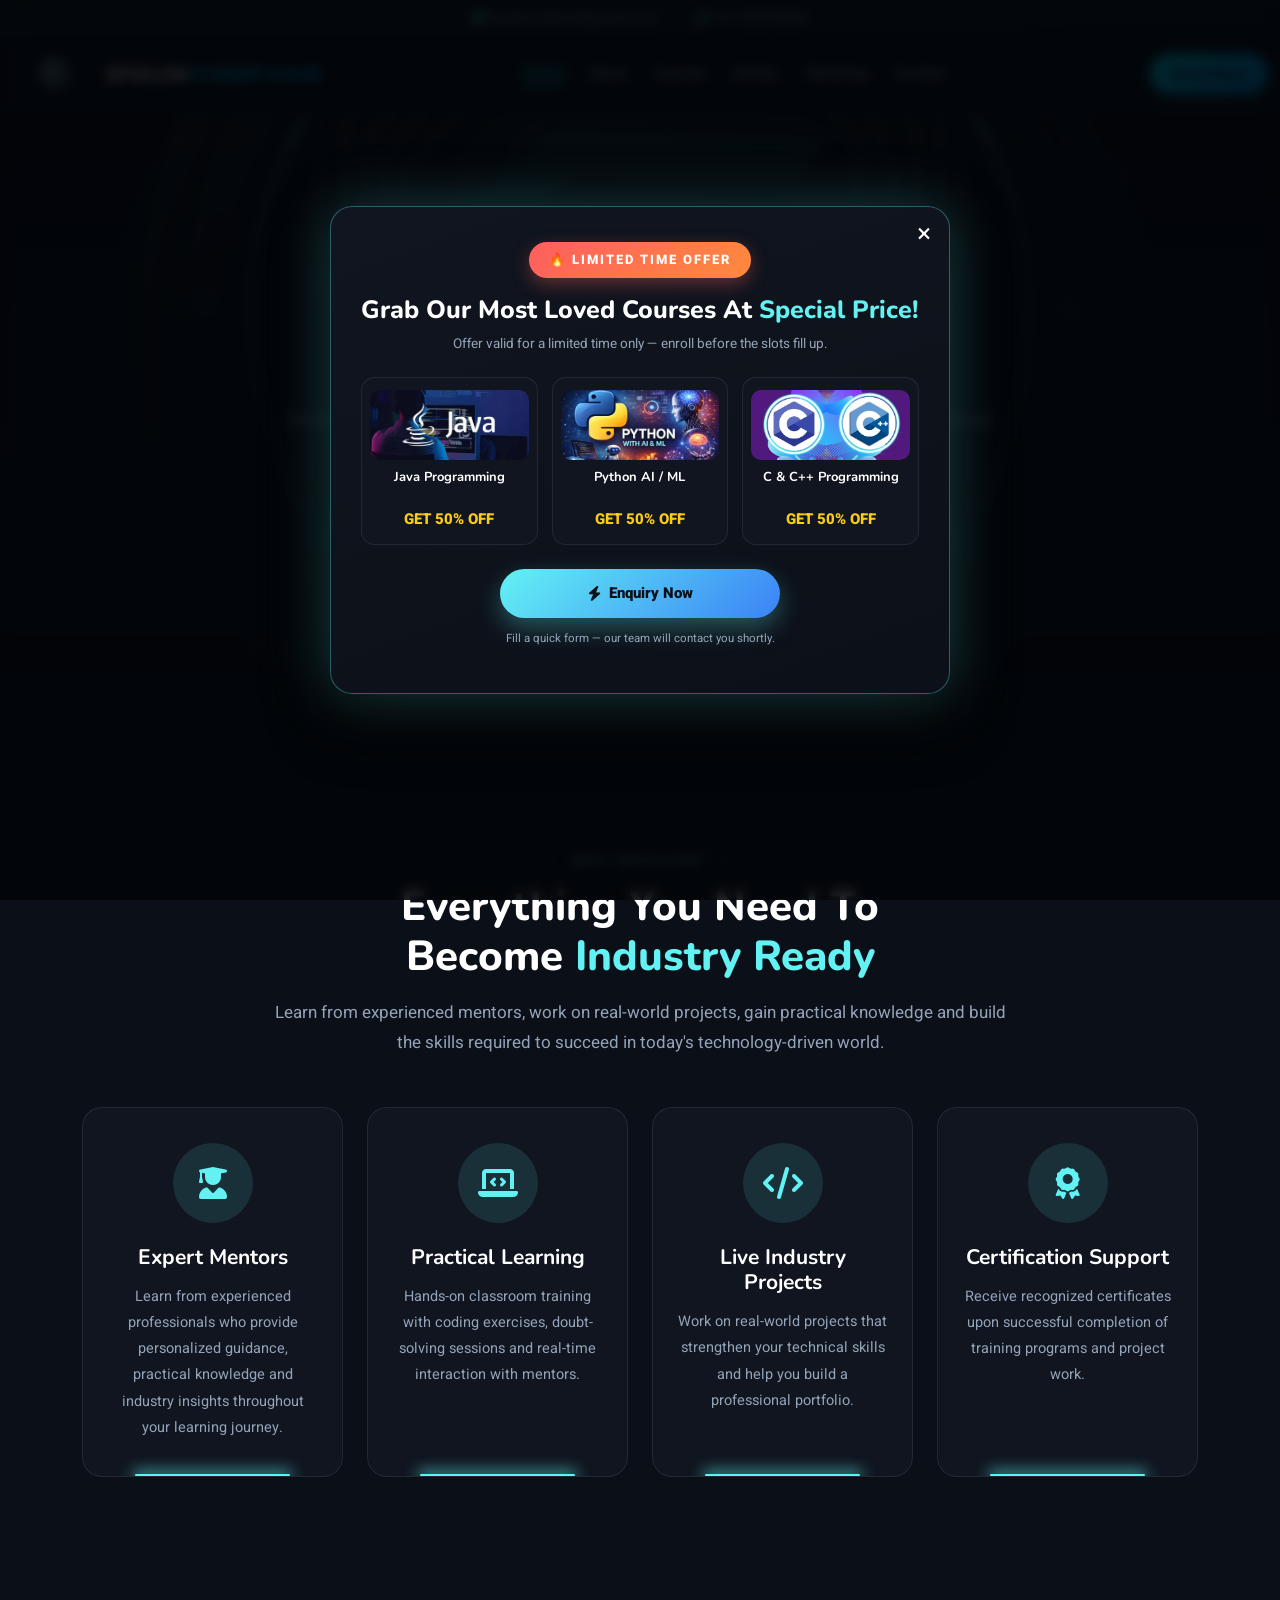
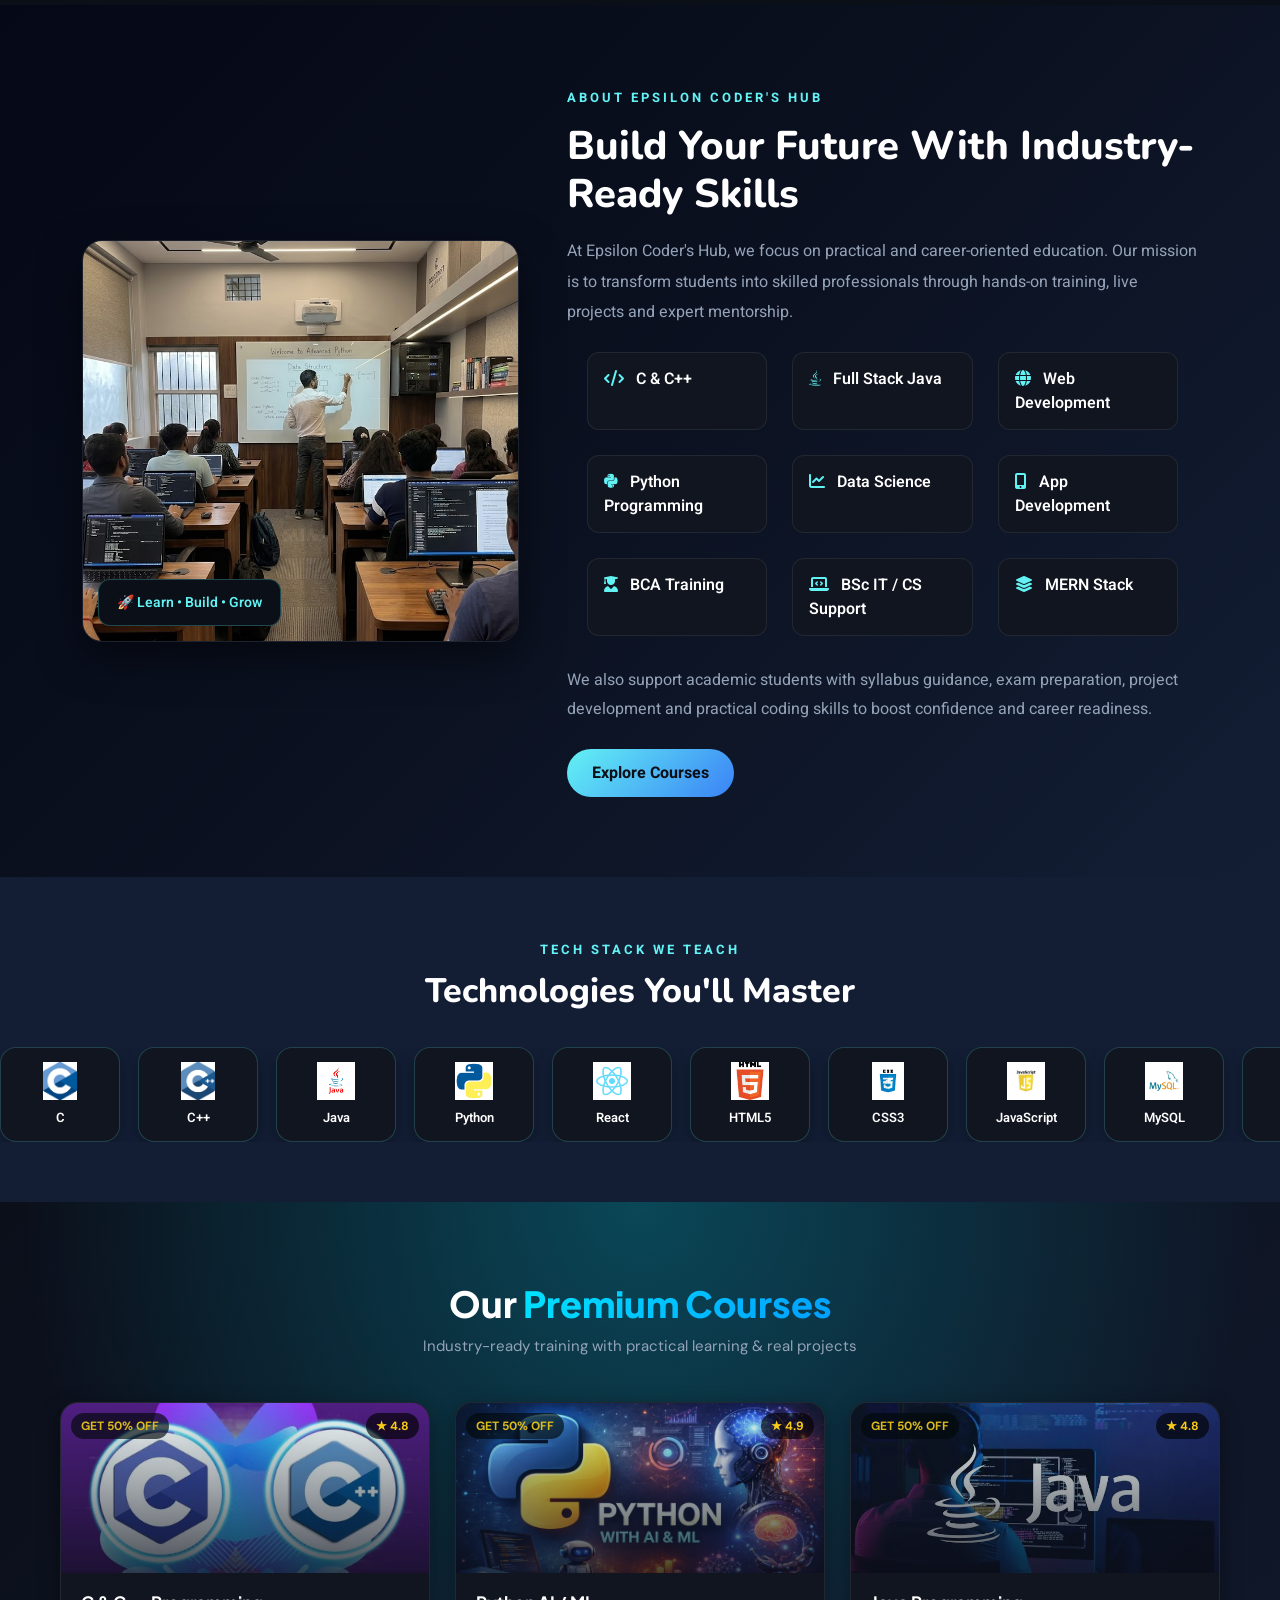
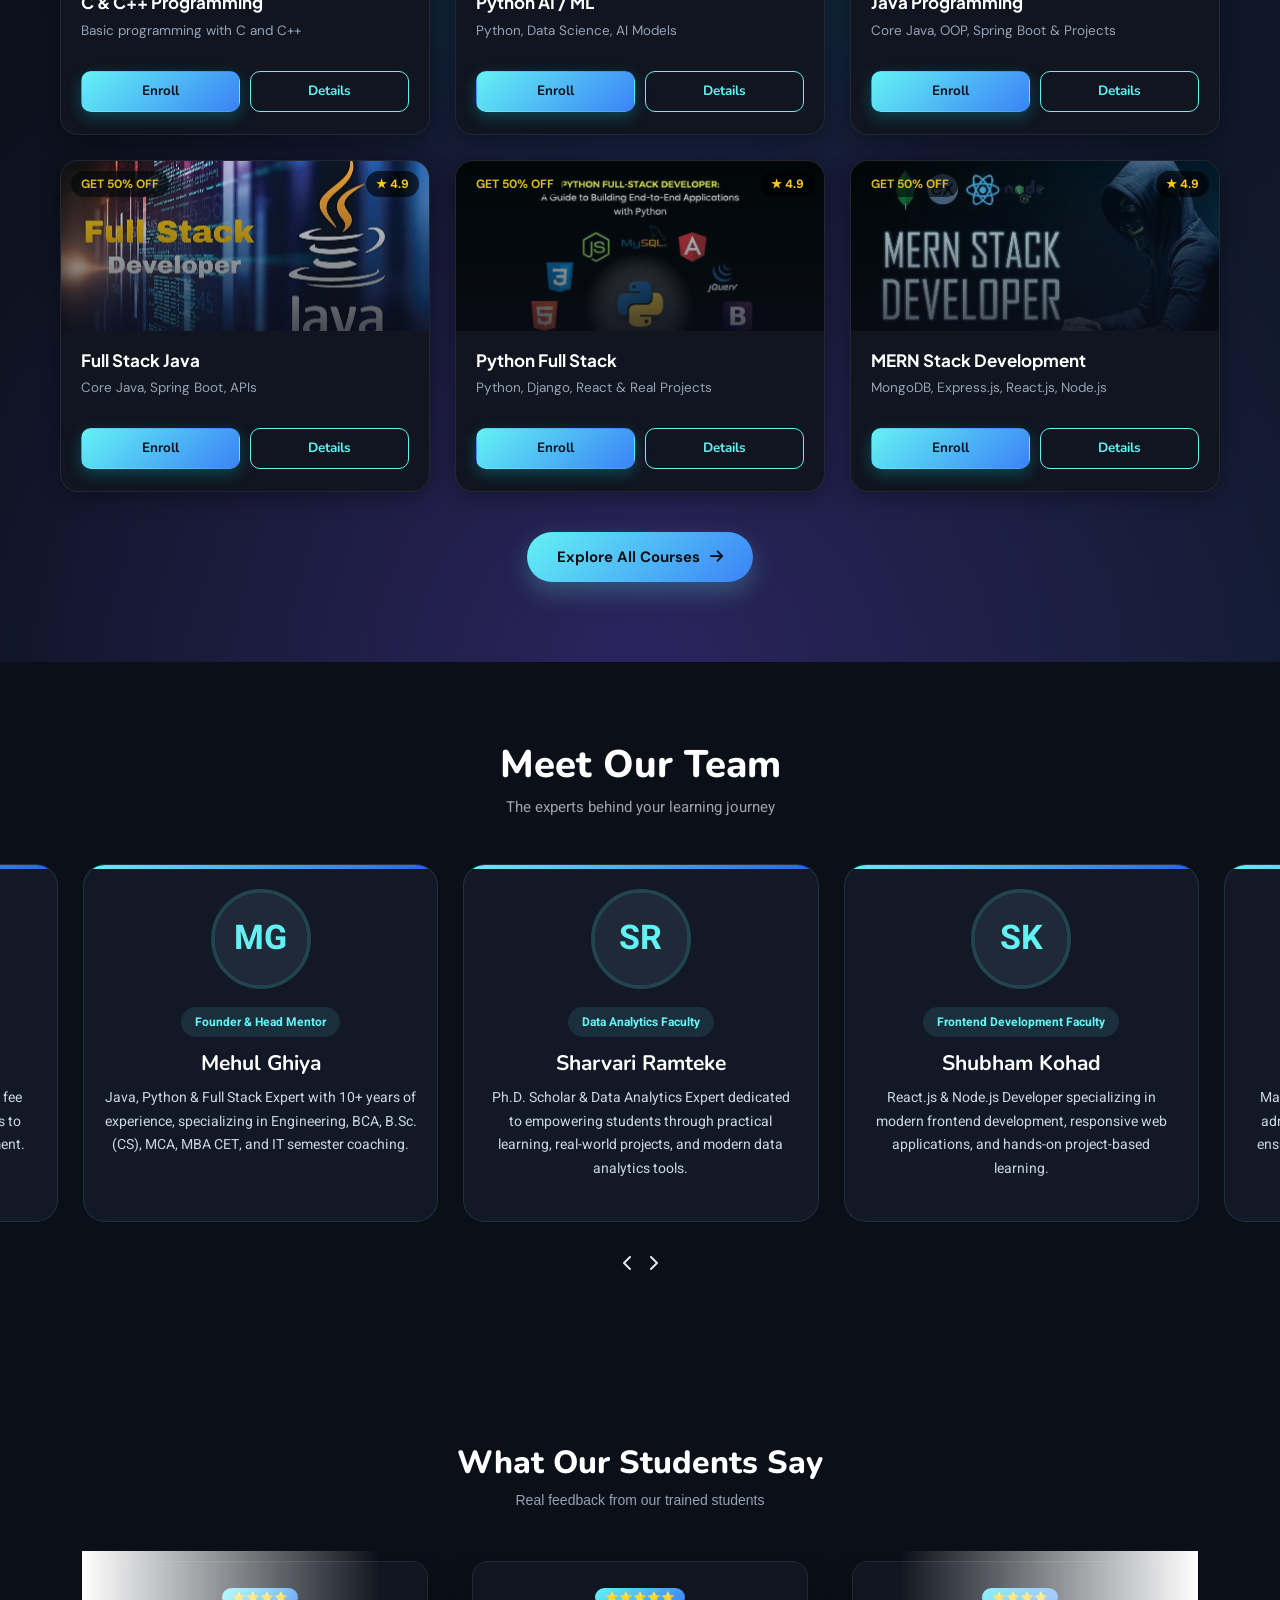
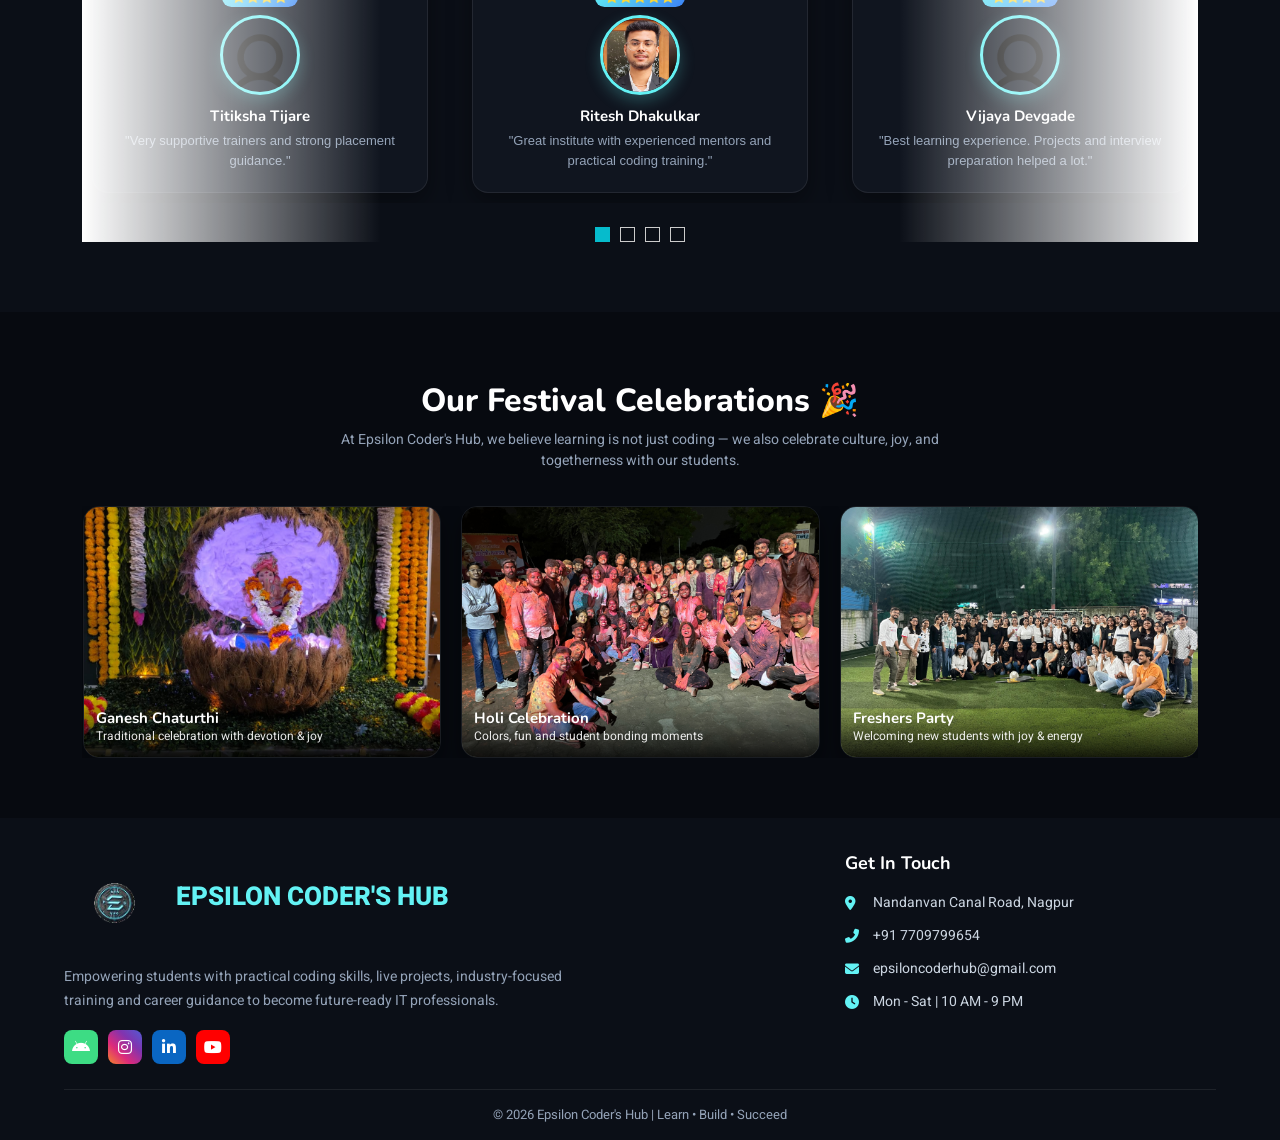
==== commit 3e53e2eb: "Updated website files" ====
--- a/index.html
+++ b/index.html
@@ -9,6 +9,7 @@
     <meta content="" name="keywords">
     <meta content="" name="description">
     <link rel="stylesheet" href="index.css">
+    <link rel="stylesheet" href="https://unpkg.com/aos@2.3.4/dist/aos.css">
     <!-- Favicon -->
     <link href="img/favicon.ico" rel="icon">
     <link
@@ -38,9 +39,6 @@
     <link rel="stylesheet" href="https://cdnjs.cloudflare.com/ajax/libs/font-awesome/6.5.1/css/all.min.css">
     <link rel="stylesheet" href="navbar.css">
     <style>
-        /* =========================================================
-           GLOBAL DARK THEME (matches reference screenshot)
-        ========================================================= */
         :root {
             --bg-dark: #0B0F17;
             --bg-darker: #070a10;
@@ -56,14 +54,7 @@
             color: #e2e8f0;
         }
 
-        /* SECTION */
-        /* =========================
-   WHY CHOOSE US SECTION
-========================= */
-        /* ===================================
-   WHY EPSILON SECTION
-=================================== */
-
+        /* WHY EPSILON */
         .why-epsilon-section {
             background: var(--bg-dark);
             padding: 80px 0;
@@ -106,10 +97,6 @@
             font-size: 17px;
             line-height: 1.8;
         }
-
-        /* ===================================
-   CARD
-=================================== */
 
         .epsilon-card {
             background: var(--bg-card);
@@ -141,22 +128,15 @@
             box-shadow: 0 15px 35px var(--border-glow);
         }
 
-        /* ===================================
-   ICON BOX
-=================================== */
-
         .icon-box {
             width: 80px;
             height: 80px;
             margin: 0 auto 22px;
-
             background: rgba(99, 242, 244, .12);
             border-radius: 50%;
-
             display: flex;
             align-items: center;
             justify-content: center;
-
             transition: .35s;
         }
 
@@ -174,10 +154,6 @@
         .epsilon-card:hover .icon-box i {
             color: var(--bg-dark);
         }
-
-        /* ===================================
-   TEXT
-=================================== */
 
         .epsilon-card h5 {
             font-size: 21px;
@@ -193,19 +169,13 @@
             margin: 0;
         }
 
-        /* ===================================
-   MOBILE
-=================================== */
-
         @media(max-width:991px) {
-
             .section-heading {
                 font-size: 34px;
             }
         }
 
         @media(max-width:768px) {
-
             .section-heading {
                 font-size: 28px;
             }
@@ -228,14 +198,14 @@
             }
         }
 
-        /* about section css */
-        /* ==========================
-   ABOUT SECTION
-========================== */
-
+        /* ABOUT */
         .about-section {
             padding: 80px 0;
-            background: var(--bg-darker);
+            background: linear-gradient(135deg,
+                    #050816,
+                    #0B1120,
+                    #131E35);
+            ;
         }
 
         .about-image {
@@ -249,7 +219,6 @@
         .about-image img {
             width: 100%;
             height: 400px;
-            /* Smaller image */
             object-fit: cover;
             transition: .4s;
         }
@@ -262,27 +231,23 @@
             position: absolute;
             bottom: 15px;
             left: 15px;
-
             background: var(--bg-dark);
             color: var(--accent);
-
             padding: 12px 18px;
             border-radius: 12px;
             border: 1px solid var(--border-glow);
-
             font-size: 14px;
             font-weight: 600;
         }
 
         .about-tag {
             display: inline-block;
-
             color: var(--accent);
             font-size: 13px;
             font-weight: 700;
             letter-spacing: 3px;
-
             margin-bottom: 15px;
+
         }
 
         .about-title {
@@ -309,15 +274,11 @@
 
         .course-item {
             background: var(--bg-card);
-
             padding: 14px 16px;
-
             border-radius: 12px;
             border: 1px solid rgba(255, 255, 255, .08);
-
             font-weight: 600;
             color: #ffffff;
-
             transition: .3s;
         }
 
@@ -340,17 +301,12 @@
 
         .about-btn {
             display: inline-block;
-
             background: linear-gradient(135deg, var(--accent), var(--accent-2));
             color: var(--bg-dark);
-
             padding: 12px 25px;
-
             border-radius: 30px;
-
             font-weight: 700;
             text-decoration: none;
-
             transition: .3s;
         }
 
@@ -360,12 +316,7 @@
             box-shadow: 0 10px 25px var(--border-glow);
         }
 
-        /* ==========================
-   MOBILE
-========================== */
-
         @media(max-width:991px) {
-
             .about-title {
                 font-size: 32px;
             }
@@ -376,7 +327,6 @@
         }
 
         @media(max-width:768px) {
-
             .course-grid {
                 grid-template-columns: 1fr;
             }
@@ -390,13 +340,11 @@
             }
         }
 
-        /* =========================
-   TECH STACK SECTION
-========================= */
-
+        /* TECH STACK */
         .tech-stack-section {
             padding: 60px 0;
-            background: var(--bg-dark);
+            background: #131E35;
+
             overflow: hidden;
         }
 
@@ -419,8 +367,6 @@
             color: #ffffff;
         }
 
-        /* SLIDER */
-
         .tech-slider {
             width: 100%;
             overflow: hidden;
@@ -434,34 +380,24 @@
             animation: techScroll 22s linear infinite;
         }
 
-        /* CARD */
-
         .tech-card {
             width: 120px;
             height: 95px;
-
             background: var(--bg-card);
             border: 1px solid rgba(99, 242, 244, .20);
-
             border-radius: 16px;
-
             display: flex;
             flex-direction: column;
             justify-content: center;
             align-items: center;
-
             transition: .3s;
-
             box-shadow: 0 5px 15px rgba(0, 0, 0, .3);
         }
 
         .tech-card:hover {
             transform: translateY(-6px);
-
             border-color: var(--accent);
-
-            box-shadow:
-                0 10px 25px rgba(99, 242, 244, .25);
+            box-shadow: 0 10px 25px rgba(99, 242, 244, .25);
         }
 
         .tech-card img {
@@ -473,16 +409,12 @@
         .tech-card p {
             margin-top: 8px;
             margin-bottom: 0;
-
             font-size: 13px;
             font-weight: 600;
             color: #ffffff;
         }
 
-        /* ANIMATION */
-
         @keyframes techScroll {
-
             from {
                 transform: translateX(0);
             }
@@ -492,10 +424,7 @@
             }
         }
 
-        /* MOBILE */
-
         @media(max-width:768px) {
-
             .tech-card {
                 width: 100px;
                 height: 85px;
@@ -509,15 +438,32 @@
                 font-size: 26px;
             }
 
-        }
-
-        /* cources section and testomonial and festivals css */
-        /* =========================================================
-   EXPLORE COURSES SECTION
-========================================================= */
-
+            .about-tag {
+                margin-left: 55px;
+            }
+
+            .about-title {
+                margin-left: 33px;
+            }
+
+            .about-text {
+                margin-left: 20px;
+            }
+
+            .about-btn {
+                margin-left: 100px;
+            }
+        }
+
+        /* COURSES */
         .course-section {
-            background: var(--bg-darker);
+            background: radial-gradient(circle at top,
+                    rgba(0, 229, 255, 0.25),
+                    transparent 50%),
+                radial-gradient(circle at bottom,
+                    rgba(124, 77, 255, 0.25),
+                    transparent 60%),
+                linear-gradient(135deg, #0b0f1a, #111a2e);
             padding: 80px 0 40px;
         }
 
@@ -599,13 +545,14 @@
             border-radius: 20px;
         }
 
-        .img-enrolled {
+        .discount {
             position: absolute;
-            bottom: 10px;
+            top: 10px;
             left: 10px;
             background: rgba(0, 0, 0, .65);
-            color: #fff;
+            color: #facc15;
             font-size: 12px;
+            font-weight: 700;
             padding: 4px 10px;
             border-radius: 20px;
         }
@@ -676,17 +623,13 @@
             display: inline-flex;
             align-items: center;
             gap: 10px;
-
             background: linear-gradient(135deg, var(--accent), var(--accent-2));
             color: var(--bg-dark);
-
             padding: 14px 30px;
             border-radius: 50px;
-
             text-decoration: none;
             font-size: 15px;
             font-weight: 700;
-
             box-shadow: 0 10px 25px rgba(99, 242, 244, .25);
             transition: .3s;
         }
@@ -705,8 +648,6 @@
             transform: translateX(5px);
         }
 
-        /* MOBILE */
-
         @media(max-width:991px) {
             .course-grid {
                 grid-template-columns: repeat(2, 1fr);
@@ -714,23 +655,17 @@
         }
 
         @media(max-width:768px) {
-
             .course-grid {
                 grid-template-columns: 1fr;
-            }
-
-            .explore-course-wrap h3 {
-                font-size: 24px;
             }
 
             .explore-course-btn {
                 padding: 12px 24px;
                 font-size: 14px;
             }
-
-        }
-
-        /* style testimonial section from here */
+        }
+
+        /* TESTIMONIAL */
         .testimonial-section {
             padding: 70px 0;
             background: var(--bg-dark);
@@ -753,7 +688,6 @@
             color: var(--text-muted);
         }
 
-        /* CARD */
         .testimonial-item {
             background: var(--bg-card);
             border: 1px solid rgba(255, 255, 255, .08);
@@ -771,7 +705,6 @@
             box-shadow: 0 20px 40px rgba(99, 242, 244, 0.18);
         }
 
-        /*  FIXED AVATAR WRAPPER  */
         .avatar {
             width: 80px;
             height: 80px;
@@ -790,7 +723,6 @@
             display: block;
         }
 
-        /* NAME */
         .testimonial-item h5 {
             font-size: 15px;
             font-weight: 700;
@@ -798,14 +730,12 @@
             color: #ffffff;
         }
 
-        /* TEXT */
         .quote {
             font-size: 13px;
             color: var(--text-muted);
             line-height: 1.5;
         }
 
-        /* BADGE */
         .badge {
             display: inline-block;
             background: linear-gradient(135deg, var(--accent), var(--accent-2));
@@ -817,10 +747,7 @@
             font-weight: 700;
         }
 
-        /* 
-festival photos */
-
-        /* HEADER */
+        /* FESTIVAL */
         .festival-section {
             background: var(--bg-darker);
             padding: 70px 0;
@@ -844,7 +771,6 @@
             margin: auto;
         }
 
-        /* SLIDER CARD */
         .festival-item {
             border-radius: 16px;
             overflow: hidden;
@@ -869,7 +795,6 @@
             border-color: var(--accent);
         }
 
-        /* OVERLAY */
         .festival-overlay {
             position: absolute;
             bottom: 0;
@@ -893,11 +818,8 @@
             opacity: 0.9;
         }
 
-        /* footer  starts from hereee*/
-
-        /* =========================
-   FOOTER
-========================= */
+
+        /* footer css startss */
         /* =========================
    FOOTER
 ========================= */
@@ -906,7 +828,7 @@
             background: #0B0F17;
             color: #fff;
             padding: 35px 0 0;
-            margin-top: 60px;
+            margin-top: 0;
             width: 100%;
         }
 
@@ -917,6 +839,7 @@
         }
 
         /* GRID */
+
         .footer-grid {
             display: grid;
             grid-template-columns: 2fr 1fr;
@@ -926,6 +849,7 @@
         }
 
         /* LOGO */
+
         .footer-logo {
             font-size: 26px;
             font-weight: 800;
@@ -937,19 +861,8 @@
             color: #63F2F4;
         }
 
-        .footer-brand {
-            display: flex;
-            align-items: center;
-            gap: 12px;
-            margin-bottom: 12px;
-        }
-
-        .footer-brand img {
-            height: 55px;
-            width: auto;
-        }
-
         /* DESCRIPTION */
+
         .footer-desc {
             color: #94a3b8;
             font-size: 14px;
@@ -959,6 +872,7 @@
         }
 
         /* TITLE */
+
         .footer-title {
             font-size: 18px;
             font-weight: 700;
@@ -967,12 +881,16 @@
         }
 
         /* CONTACT */
+
         .contact-item {
             display: flex;
             align-items: center;
             gap: 10px;
+
             color: #cbd5e1;
+
             margin-bottom: 12px;
+
             font-size: 14px;
         }
 
@@ -982,6 +900,7 @@
         }
 
         /* SOCIAL */
+
         .social-icons {
             display: flex;
             gap: 10px;
@@ -990,13 +909,19 @@
         .social-icons a {
             width: 38px;
             height: 38px;
+
             border-radius: 10px;
+
             display: flex;
             align-items: center;
             justify-content: center;
+
             background: rgba(255, 255, 255, .06);
+
             color: #fff;
+
             transition: .3s;
+
             text-decoration: none;
         }
 
@@ -1007,16 +932,23 @@
         }
 
         /* BOTTOM */
+
         .footer-bottom {
             border-top: 1px solid rgba(255, 255, 255, .08);
+
             text-align: center;
+
             padding: 15px 0;
+
             font-size: 13px;
+
             color: #94a3b8;
         }
 
         /* MOBILE */
+
         @media(max-width:768px) {
+
             .footer {
                 padding-top: 25px;
             }
@@ -1040,30 +972,1045 @@
             }
         }
 
-        /* =========================================================
-   NAVBAR (dark, glowing logo, gradient Enroll button)
-========================================================= */
-        .
+        .footer-brand {
+            display: flex;
+            align-items: center;
+            gap: 12px;
+            margin-bottom: 12px;
+        }
+
+        .footer-brand img {
+            height: 100px;
+            width: auto;
+        }
+
+        .send-btn {
+            width: 100%;
+            height: 55px;
+
+            border: none;
+            outline: none;
+            cursor: pointer;
+
+            background: linear-gradient(135deg,
+                    #63F2F4,
+                    #4DDDE0);
+
+            color: #0B0F17;
+
+            font-size: 15px;
+            font-weight: 700;
+            letter-spacing: 1px;
+            text-transform: uppercase;
+
+            border-radius: 14px;
+
+            transition: .35s ease;
+
+            box-shadow:
+                0 10px 25px rgba(99, 242, 244, .25);
+        }
+
+        /* HOVER */
+
+        .send-btn:hover {
+
+            transform: translateY(-3px);
+
+            .send-btn:hover {
+                box-shadow:
+                    0 0 15px rgba(99, 242, 244, .35),
+                    0 0 30px rgba(99, 242, 244, .25),
+                    0 15px 35px rgba(99, 242, 244, .35);
+
+                transform: translateY(-3px);
+            }
+
+            background:linear-gradient(135deg,
+                #7CF7F9,
+                #63F2F4);
+        }
+
+        /* CLICK EFFECT */
+
+        .send-btn:active {
+            transform: scale(.98);
+        }
+
+        /* footer css startss */
         /* =========================
-   EPSILON NAVBAR
+   FOOTER
 ========================= */
 
+        .footer {
+            background: #0B0F17;
+            color: #fff;
+            padding: 35px 0 0;
+            margin-top: 0;
+            width: 100%;
+        }
+
+        .footer-container {
+            width: 90%;
+            max-width: 1200px;
+            margin: auto;
+        }
+
+        /* GRID */
+
+        .footer-grid {
+            display: grid;
+            grid-template-columns: 2fr 1fr;
+            gap: 40px;
+            align-items: start;
+            padding-bottom: 25px;
+        }
+
+        /* LOGO */
+
+        .footer-logo {
+            font-size: 26px;
+            font-weight: 800;
+            margin-bottom: 10px;
+            color: #fff;
+        }
+
+        .footer-logo span {
+            color: #63F2F4;
+        }
+
+        /* DESCRIPTION */
+
+        .footer-desc {
+            color: #94a3b8;
+            font-size: 14px;
+            line-height: 1.7;
+            max-width: 500px;
+            margin-bottom: 18px;
+        }
+
+        /* TITLE */
+
+        .footer-title {
+            font-size: 18px;
+            font-weight: 700;
+            margin-bottom: 18px;
+            color: #fff;
+        }
+
+        /* CONTACT */
+
+        .contact-item {
+            display: flex;
+            align-items: center;
+            gap: 10px;
+
+            color: #cbd5e1;
+
+            margin-bottom: 12px;
+
+            font-size: 14px;
+        }
+
+        .contact-item i {
+            color: #63F2F4;
+            width: 18px;
+        }
+
+        /* SOCIAL */
+
+        .social-icons {
+            display: flex;
+            gap: 10px;
+        }
+
+        .social-icons a {
+            width: 38px;
+            height: 38px;
+
+            border-radius: 10px;
+
+            display: flex;
+            align-items: center;
+            justify-content: center;
+
+            background: rgba(255, 255, 255, .06);
+
+            color: #fff;
+
+            transition: .3s;
+
+            text-decoration: none;
+        }
+
+        .social-icons a:hover {
+            background: #63F2F4;
+            color: #0B0F17;
+            transform: translateY(-3px);
+        }
+
+        /* BOTTOM */
+
+        .footer-bottom {
+            border-top: 1px solid rgba(255, 255, 255, .08);
+
+            text-align: center;
+
+            padding: 15px 0;
+
+            font-size: 13px;
+
+            color: #94a3b8;
+        }
+
+        /* MOBILE */
+
+        @media(max-width:768px) {
+
+            .footer {
+                padding-top: 25px;
+            }
+
+            .footer-grid {
+                grid-template-columns: 1fr;
+                gap: 25px;
+                text-align: center;
+            }
+
+            .footer-desc {
+                margin: auto auto 18px;
+            }
+
+            .contact-item {
+                justify-content: center;
+            }
+
+            .social-icons {
+                justify-content: center;
+            }
+        }
+
+        .footer-brand {
+            display: flex;
+            align-items: center;
+            gap: 12px;
+            margin-bottom: 12px;
+        }
+
+        .footer-brand img {
+            height: 100px;
+            width: auto;
+        }
+
+        .send-btn {
+            width: 100%;
+            height: 55px;
+
+            border: none;
+            outline: none;
+            cursor: pointer;
+
+            background: linear-gradient(135deg,
+                    #63F2F4,
+                    #4DDDE0);
+
+            color: #0B0F17;
+
+            font-size: 15px;
+            font-weight: 700;
+            letter-spacing: 1px;
+            text-transform: uppercase;
+
+            border-radius: 14px;
+
+            transition: .35s ease;
+
+            box-shadow:
+                0 10px 25px rgba(99, 242, 244, .25);
+        }
+
+        /* HOVER */
+
+        .send-btn:hover {
+
+            transform: translateY(-3px);
+
+            .send-btn:hover {
+                box-shadow:
+                    0 0 15px rgba(99, 242, 244, .35),
+                    0 0 30px rgba(99, 242, 244, .25),
+                    0 15px 35px rgba(99, 242, 244, .35);
+
+                transform: translateY(-3px);
+            }
+
+            background:linear-gradient(135deg,
+                #7CF7F9,
+                #63F2F4);
+        }
+
+        /* CLICK EFFECT */
+
+        .send-btn:active {
+            transform: scale(.98);
+        }
+
+        /* footer css startss */
+        /* =========================
+   FOOTER
+========================= */
+
+        .footer {
+            background: #0B0F17;
+            color: #fff;
+            padding: 35px 0 0;
+            margin-top: 0;
+            width: 100%;
+        }
+
+        .footer-container {
+            width: 90%;
+            max-width: 1200px;
+            margin: auto;
+        }
+
+        /* GRID */
+
+        .footer-grid {
+            display: grid;
+            grid-template-columns: 2fr 1fr;
+            gap: 40px;
+            align-items: start;
+            padding-bottom: 25px;
+        }
+
+        /* LOGO */
+
+        .footer-logo {
+            font-size: 26px;
+            font-weight: 800;
+            margin-bottom: 10px;
+            color: #fff;
+        }
+
+        .footer-logo span {
+            color: #63F2F4;
+        }
+
+        /* DESCRIPTION */
+
+        .footer-desc {
+            color: #94a3b8;
+            font-size: 14px;
+            line-height: 1.7;
+            max-width: 500px;
+            margin-bottom: 18px;
+        }
+
+        /* TITLE */
+
+        .footer-title {
+            font-size: 18px;
+            font-weight: 700;
+            margin-bottom: 18px;
+            color: #fff;
+        }
+
+        /* CONTACT */
+
+        .contact-item {
+            display: flex;
+            align-items: center;
+            gap: 10px;
+
+            color: #cbd5e1;
+
+            margin-bottom: 12px;
+
+            font-size: 14px;
+        }
+
+        .contact-item i {
+            color: #63F2F4;
+            width: 18px;
+        }
+
+        /* SOCIAL */
+
+        .social-icons {
+            display: flex;
+            gap: 10px;
+        }
+
+        .social-icons a {
+            width: 38px;
+            height: 38px;
+
+            border-radius: 10px;
+
+            display: flex;
+            align-items: center;
+            justify-content: center;
+
+            background: rgba(255, 255, 255, .06);
+
+            color: #fff;
+
+            transition: .3s;
+
+            text-decoration: none;
+        }
+
+        .social-icons a:hover {
+            background: #63F2F4;
+            color: #0B0F17;
+            transform: translateY(-3px);
+        }
+
+        /* BOTTOM */
+
+        .footer-bottom {
+            border-top: 1px solid rgba(255, 255, 255, .08);
+
+            text-align: center;
+
+            padding: 15px 0;
+
+            font-size: 13px;
+
+            color: #94a3b8;
+        }
+
+        /* MOBILE */
+
+        @media(max-width:768px) {
+
+            .footer {
+                padding-top: 25px;
+            }
+
+            .footer-grid {
+                grid-template-columns: 1fr;
+                gap: 25px;
+                text-align: center;
+            }
+
+            .footer-desc {
+                margin: auto auto 18px;
+            }
+
+            .contact-item {
+                justify-content: center;
+            }
+
+            .social-icons {
+                justify-content: center;
+            }
+        }
+
+        .footer-brand {
+            display: flex;
+            align-items: center;
+            gap: 12px;
+            margin-bottom: 12px;
+        }
+
+        .footer-brand img {
+            height: 100px;
+            width: auto;
+        }
+
+        .send-btn {
+            width: 100%;
+            height: 55px;
+
+            border: none;
+            outline: none;
+            cursor: pointer;
+
+            background: linear-gradient(135deg,
+                    #63F2F4,
+                    #4DDDE0);
+
+            color: #0B0F17;
+
+            font-size: 15px;
+            font-weight: 700;
+            letter-spacing: 1px;
+            text-transform: uppercase;
+
+            border-radius: 14px;
+
+            transition: .35s ease;
+
+            box-shadow:
+                0 10px 25px rgba(99, 242, 244, .25);
+        }
+
+        /* HOVER */
+
+        .send-btn:hover {
+
+            transform: translateY(-3px);
+
+            .send-btn:hover {
+                box-shadow:
+                    0 0 15px rgba(99, 242, 244, .35),
+                    0 0 30px rgba(99, 242, 244, .25),
+                    0 15px 35px rgba(99, 242, 244, .35);
+
+                transform: translateY(-3px);
+            }
+
+            background:linear-gradient(135deg,
+                #7CF7F9,
+                #63F2F4);
+        }
+
+        /* CLICK EFFECT */
+
+        .send-btn:active {
+            transform: scale(.98);
+        }
+
+        /* footer css startss */
+        /* =========================
+   FOOTER
+========================= */
+
+        .footer {
+            background: #0B0F17;
+            color: #fff;
+            padding: 35px 0 0;
+            margin-top: 0;
+            width: 100%;
+        }
+
+        .footer-container {
+            width: 90%;
+            max-width: 1200px;
+            margin: auto;
+        }
+
+        /* GRID */
+
+        .footer-grid {
+            display: grid;
+            grid-template-columns: 2fr 1fr;
+            gap: 40px;
+            align-items: start;
+            padding-bottom: 25px;
+        }
+
+        /* LOGO */
+
+        .footer-logo {
+            font-size: 26px;
+            font-weight: 800;
+            margin-bottom: 10px;
+            color: #fff;
+        }
+
+        .footer-logo span {
+            color: #63F2F4;
+        }
+
+        /* DESCRIPTION */
+
+        .footer-desc {
+            color: #94a3b8;
+            font-size: 14px;
+            line-height: 1.7;
+            max-width: 500px;
+            margin-bottom: 18px;
+        }
+
+        /* TITLE */
+
+        .footer-title {
+            font-size: 18px;
+            font-weight: 700;
+            margin-bottom: 18px;
+            color: #fff;
+        }
+
+        /* CONTACT */
+
+        .contact-item {
+            display: flex;
+            align-items: center;
+            gap: 10px;
+
+            color: #cbd5e1;
+
+            margin-bottom: 12px;
+
+            font-size: 14px;
+        }
+
+        .contact-item i {
+            color: #63F2F4;
+            width: 18px;
+        }
+
+        /* SOCIAL */
+
+        .social-icons {
+            display: flex;
+            gap: 10px;
+        }
+
+        .social-icons a {
+            width: 38px;
+            height: 38px;
+
+            border-radius: 10px;
+
+            display: flex;
+            align-items: center;
+            justify-content: center;
+
+            background: rgba(255, 255, 255, .06);
+
+            color: #fff;
+
+            transition: .3s;
+
+            text-decoration: none;
+        }
+
+        .social-icons a:hover {
+            background: #63F2F4;
+            color: #0B0F17;
+            transform: translateY(-3px);
+        }
+
+        /* BOTTOM */
+
+        .footer-bottom {
+            border-top: 1px solid rgba(255, 255, 255, .08);
+
+            text-align: center;
+
+            padding: 15px 0;
+
+            font-size: 13px;
+
+            color: #94a3b8;
+        }
+
+        /* MOBILE */
+
+        @media(max-width:768px) {
+
+            .footer {
+                padding-top: 25px;
+            }
+
+            .footer-grid {
+                grid-template-columns: 1fr;
+                gap: 25px;
+                text-align: center;
+            }
+
+            .footer-desc {
+                margin: auto auto 18px;
+            }
+
+            .contact-item {
+                justify-content: center;
+            }
+
+            .social-icons {
+                justify-content: center;
+            }
+        }
+
+        .footer-brand {
+            display: flex;
+            align-items: center;
+            gap: 12px;
+            margin-bottom: 12px;
+        }
+
+        .footer-brand img {
+            height: 100px;
+            width: auto;
+        }
+
+        .send-btn {
+            width: 100%;
+            height: 55px;
+
+            border: none;
+            outline: none;
+            cursor: pointer;
+
+            background: linear-gradient(135deg,
+                    #63F2F4,
+                    #4DDDE0);
+
+            color: #0B0F17;
+
+            font-size: 15px;
+            font-weight: 700;
+            letter-spacing: 1px;
+            text-transform: uppercase;
+
+            border-radius: 14px;
+
+            transition: .35s ease;
+
+            box-shadow:
+                0 10px 25px rgba(99, 242, 244, .25);
+        }
+
+        /* HOVER */
+
+        .send-btn:hover {
+
+            transform: translateY(-3px);
+
+            .send-btn:hover {
+                box-shadow:
+                    0 0 15px rgba(99, 242, 244, .35),
+                    0 0 30px rgba(99, 242, 244, .25),
+                    0 15px 35px rgba(99, 242, 244, .35);
+
+                transform: translateY(-3px);
+            }
+
+            background:linear-gradient(135deg,
+                #7CF7F9,
+                #63F2F4);
+        }
+
+        /* CLICK EFFECT */
+
+        .send-btn:active {
+            transform: scale(.98);
+        }
+
+        /* footer css startss */
+        /* =========================
+   FOOTER
+========================= */
+
+        .footer {
+            background: #0B0F17;
+            color: #fff;
+            padding: 35px 0 0;
+            margin-top: 0;
+            width: 100%;
+        }
+
+        .footer-container {
+            width: 90%;
+            max-width: 1200px;
+            margin: auto;
+        }
+
+        /* GRID */
+
+        .footer-grid {
+            display: grid;
+            grid-template-columns: 2fr 1fr;
+            gap: 40px;
+            align-items: start;
+            padding-bottom: 25px;
+        }
+
+        /* LOGO */
+
+        .footer-logo {
+            font-size: 26px;
+            font-weight: 800;
+            margin-bottom: 10px;
+            color: #fff;
+        }
+
+        .footer-logo span {
+            color: #63F2F4;
+        }
+
+        /* DESCRIPTION */
+
+        .footer-desc {
+            color: #94a3b8;
+            font-size: 14px;
+            line-height: 1.7;
+            max-width: 500px;
+            margin-bottom: 18px;
+        }
+
+        /* TITLE */
+
+        .footer-title {
+            font-size: 18px;
+            font-weight: 700;
+            margin-bottom: 18px;
+            color: #fff;
+        }
+
+        /* CONTACT */
+
+        .contact-item {
+            display: flex;
+            align-items: center;
+            gap: 10px;
+
+            color: #cbd5e1;
+
+            margin-bottom: 12px;
+
+            font-size: 14px;
+        }
+
+        .contact-item i {
+            color: #63F2F4;
+            width: 18px;
+        }
+
+        /* SOCIAL */
+
+        .social-icons {
+            display: flex;
+            gap: 10px;
+        }
+
+        .social-icons a {
+            width: 38px;
+            height: 38px;
+
+            border-radius: 10px;
+
+            display: flex;
+            align-items: center;
+            justify-content: center;
+
+            background: rgba(255, 255, 255, .06);
+
+            color: #fff;
+
+            transition: .3s;
+
+            text-decoration: none;
+        }
+
+        .social-icons a {
+            width: 34px;
+            height: 34px;
+            border-radius: 8px;
+            display: flex;
+            align-items: center;
+            justify-content: center;
+            color: #fff;
+            font-size: 16px;
+            transition: .3s ease;
+        }
+
+        /* Brand Backgrounds */
+        .social-icons .android {
+            background: #3DDC84;
+        }
+
+        .social-icons .instagram {
+            background: linear-gradient(45deg, #F58529, #DD2A7B, #8134AF, #515BD4);
+        }
+
+        .social-icons .linkedin {
+            background: #0A66C2;
+        }
+
+        .social-icons .youtube {
+            background: #FF0000;
+        }
+
+        .social-icons a:hover {
+            background: #63F2F4;
+            color: #0B0F17;
+            transform: translateY(-3px);
+        }
+
+        /* BOTTOM */
+
+        .footer-bottom {
+            border-top: 1px solid rgba(255, 255, 255, .08);
+
+            text-align: center;
+
+            padding: 15px 0;
+
+            font-size: 13px;
+
+            color: #94a3b8;
+        }
+
+        /* MOBILE */
+
+        @media(max-width:768px) {
+
+            .footer {
+                padding-top: 25px;
+            }
+
+            .footer-grid {
+                grid-template-columns: 1fr;
+                gap: 25px;
+                text-align: center;
+            }
+
+            .footer-desc {
+                margin: auto auto 18px;
+            }
+
+            .contact-item {
+                justify-content: center;
+            }
+
+            .social-icons {
+                justify-content: center;
+            }
+        }
+
+        .footer-brand {
+            display: flex;
+            align-items: center;
+            gap: 12px;
+            margin-bottom: 12px;
+        }
+
+        .footer-brand img {
+            height: 100px;
+            width: auto;
+        }
+
+        .send-btn {
+            width: 100%;
+            height: 55px;
+
+            border: none;
+            outline: none;
+            cursor: pointer;
+
+            background: linear-gradient(135deg,
+                    #63F2F4,
+                    #4DDDE0);
+
+            color: #0B0F17;
+
+            font-size: 15px;
+            font-weight: 700;
+            letter-spacing: 1px;
+            text-transform: uppercase;
+
+            border-radius: 14px;
+
+            transition: .35s ease;
+
+            box-shadow:
+                0 10px 25px rgba(99, 242, 244, .25);
+        }
+
+        /* HOVER */
+
+        .send-btn:hover {
+
+            transform: translateY(-3px);
+
+            .send-btn:hover {
+                box-shadow:
+                    0 0 15px rgba(99, 242, 244, .35),
+                    0 0 30px rgba(99, 242, 244, .25),
+                    0 15px 35px rgba(99, 242, 244, .35);
+
+                transform: translateY(-3px);
+            }
+
+            background:linear-gradient(135deg,
+                #7CF7F9,
+                #63F2F4);
+        }
+
+        /* CLICK EFFECT */
+
+        .send-btn:active {
+            transform: scale(.98);
+        }
+
+        /* NAVBAR */
+        .topbar {
+            background: linear-gradient(135deg, rgba(99, 242, 244, .08), rgba(59, 130, 246, .08));
+            border-bottom: 1px solid rgba(99, 242, 244, .15);
+            padding: 8px 0;
+        }
+
+        .topbar-inner {
+            max-width: 1200px;
+            margin: 0 auto;
+            display: flex;
+            justify-content: center;
+            align-items: center;
+            gap: 18px;
+            flex-wrap: wrap;
+            padding: 0 15px;
+        }
+
+        .topbar-item {
+            color: #94a3b8;
+            font-size: 13px;
+            font-weight: 500;
+            text-decoration: none;
+            display: flex;
+            align-items: center;
+            gap: 6px;
+            transition: .3s;
+        }
+
+        .topbar-item i {
+            color: var(--accent);
+            font-size: 12px;
+        }
+
+        .topbar-item:hover {
+            color: var(--accent);
+        }
+
+        .topbar-divider {
+            width: 1px;
+            height: 14px;
+            background: rgba(255, 255, 255, .15);
+        }
+
+        @media (max-width: 500px) {
+            .topbar-inner {
+                gap: 10px;
+            }
+
+            .topbar-item {
+                font-size: 11.5px;
+            }
+        }
+
+        /* ─── NAVBAR BASE ─────────────────────────────────────────── */
         .navbar {
-            background: rgba(11, 15, 23, 0.95);
-            backdrop-filter: blur(10px);
-            box-shadow: 0 4px 20px rgba(0, 0, 0, .25);
+            background: rgba(11, 15, 26, 0.92);
+            backdrop-filter: blur(18px);
+            -webkit-backdrop-filter: blur(18px);
+            border-bottom: 1px solid rgba(0, 229, 255, 0.08);
+            box-shadow: 0 4px 32px rgba(0, 0, 0, 0.4), 0 1px 0 rgba(0, 229, 255, 0.06);
             height: 75px;
             padding: 0;
             z-index: 999;
-        }
-
-
-        /* LOGO */
-
+            transition: background 0.3s ease, box-shadow 0.3s ease;
+        }
+
+        /* ─── BRAND ───────────────────────────────────────────────── */
         .navbar-brand {
             display: flex;
             align-items: center;
             height: 75px;
+            gap: 10px;
         }
 
         .navbar-brand img {
@@ -1071,107 +2018,126 @@
             width: auto;
             margin-top: -8px;
             margin-bottom: -8px;
+            filter: drop-shadow(0 0 10px rgba(0, 229, 255, 0.2));
         }
 
         .navbar-brand span {
             font-size: 20px;
-            font-weight: 700;
+            font-weight: 800;
             color: #fff;
-            letter-spacing: .5px;
+            letter-spacing: 0.4px;
+            font-family: 'Plus Jakarta Sans', sans-serif;
         }
 
         .navbar-brand span span {
-            color: #63F2F4 !important;
-        }
-
-        /* Links */
-
+            background: linear-gradient(135deg, #00e5ff, #009dff) !important;
+            -webkit-background-clip: text !important;
+            -webkit-text-fill-color: transparent !important;
+            background-clip: text !important;
+        }
+
+        /* ─── NAV LINKS ───────────────────────────────────────────── */
         .navbar-nav {
-            gap: 20px;
+            gap: 4px;
         }
 
         .navbar-nav .nav-link {
-            color: #dbe4ee !important;
-            font-size: 15px;
+            color: #c5d0e0 !important;
+            font-size: 14.5px;
             font-weight: 500;
+            padding: 6px 12px !important;
+            border-radius: 8px;
             position: relative;
-            transition: .3s;
+            transition: color 0.25s ease, background 0.25s ease;
+            letter-spacing: 0.2px;
         }
 
         .navbar-nav .nav-link:hover,
         .navbar-nav .nav-link.active {
-            color: #63F2F4 !important;
+            color: #00e5ff !important;
+            background: rgba(0, 229, 255, 0.07);
         }
 
         .navbar-nav .nav-link::after {
             content: '';
             position: absolute;
-            left: 0;
-            bottom: -5px;
+            left: 50%;
+            bottom: 2px;
+            transform: translateX(-50%);
             width: 0;
             height: 2px;
-            background: #63F2F4;
-            transition: .3s;
+            border-radius: 99px;
+            background: linear-gradient(90deg, #00e5ff, #009dff);
+            transition: width 0.3s ease;
         }
 
         .navbar-nav .nav-link:hover::after,
         .navbar-nav .nav-link.active::after {
-            width: 100%;
-        }
-
-        /* Button */
-
+            width: calc(100% - 24px);
+        }
+
+        /* ─── ENROLL BUTTON ───────────────────────────────────────── */
         .enroll-btn {
-            background: #63F2F4;
-            color: #0B0F17;
-            padding: 8px 18px;
+            background: linear-gradient(135deg, #00e5ff, #009dff);
+            color: #0b0f1a !important;
+            padding: 9px 22px;
             border-radius: 50px;
             text-decoration: none;
             font-weight: 700;
-            transition: .3s;
+            font-size: 14px;
+            letter-spacing: 0.3px;
+            font-family: 'Plus Jakarta Sans', sans-serif;
+            box-shadow: 0 4px 18px rgba(0, 229, 255, 0.28);
+            transition: transform 0.25s ease, box-shadow 0.25s ease, opacity 0.25s ease;
+            white-space: nowrap;
+            display: inline-block;
         }
 
         .enroll-btn:hover {
-            transform: translateY(-2px);
-            color: #0B0F17;
-            box-shadow: 0 0 20px rgba(99, 242, 244, .4);
-        }
-
-        /* Toggle Button */
-
+            transform: translateY(-2px) scale(1.03);
+            box-shadow: 0 8px 28px rgba(0, 229, 255, 0.45);
+            opacity: 0.92;
+            color: #0b0f1a !important;
+        }
+
+        .enroll-btn:active {
+            transform: translateY(0) scale(0.98);
+        }
+
+        /* ─── TOGGLER ─────────────────────────────────────────────── */
         .navbar-toggler {
-            border: 1px solid #63F2F4;
-            padding: 6px 10px;
+            border: 1px solid rgba(0, 229, 255, 0.2) !important;
+            border-radius: 10px !important;
+            padding: 7px 10px;
+            background: rgba(0, 229, 255, 0.05);
+            margin-left: auto;
+            transition: background 0.2s ease, border-color 0.2s ease;
         }
 
         .navbar-toggler:focus {
-            box-shadow: none;
-        }
-
-        /* Cyan Hamburger */
+            box-shadow: 0 0 0 3px rgba(0, 229, 255, 0.15) !important;
+        }
+
+        .navbar-toggler:hover {
+            background: rgba(0, 229, 255, 0.1);
+            border-color: rgba(0, 229, 255, 0.4) !important;
+        }
 
         .navbar-toggler-icon {
-            background-image: url("data:image/svg+xml,%3csvg xmlns='http://www.w3.org/2000/svg' viewBox='0 0 30 30'%3e%3cpath stroke='rgba(99,242,244,1)' stroke-linecap='round' stroke-miterlimit='10' stroke-width='2' d='M4 7h22M4 15h22M4 23h22'/%3e%3c/svg%3e");
-        }
-
+            background-image: url("img/menu-new.png");
+        }
+
+        /* ─── LAYOUT ──────────────────────────────────────────────── */
         .navbar .container-fluid {
             flex-wrap: nowrap;
         }
 
-        .navbar-toggler {
-            margin-left: auto;
-        }
-
         .navbar-collapse {
             flex-basis: 100%;
         }
 
-        /* ==========================
-   1280px
-========================== */
-
+        /* ─── 1280px ──────────────────────────────────────────────── */
         @media (max-width: 1280px) {
-
             .navbar-brand img {
                 height: 85px;
             }
@@ -1181,7 +2147,7 @@
             }
 
             .navbar-nav {
-                gap: 15px;
+                gap: 2px;
             }
 
             .navbar-nav .nav-link {
@@ -1189,16 +2155,10 @@
             }
         }
 
-        /* ==========================
-   1024px
-========================== */
-
+        /* ─── 1024px ──────────────────────────────────────────────── */
         @media (max-width: 1024px) {
 
-            .navbar {
-                height: 70px;
-            }
-
+            .navbar,
             .navbar-brand {
                 height: 70px;
             }
@@ -1212,60 +2172,60 @@
             }
 
             .navbar-nav {
-                gap: 12px;
+                gap: 2px;
             }
 
             .navbar-nav .nav-link {
-                font-size: 14px;
+                font-size: 13.5px;
             }
 
             .enroll-btn {
-                padding: 8px 16px;
-                font-size: 14px;
-            }
-        }
-
-        /* ==========================
-   800px
-========================== */
-
-        @media (max-width: 800px) {
-
+                padding: 8px 18px;
+                font-size: 13px;
+            }
+        }
+
+        /* ─── 991px — mobile menu ─────────────────────────────────── */
+        @media (max-width: 991px) {
             .navbar {
                 height: auto;
-                padding: 10px 0;
             }
 
             .navbar-brand {
-                height: auto;
-            }
-
-            .navbar-brand img {
-                height: 70px;
-                margin-top: 0;
-                margin-bottom: 0;
-            }
-
-            .navbar-brand span {
-                font-size: 16px;
+                max-width: 70%;
+            }
+
+            .navbar .container-fluid {
+                flex-wrap: wrap;
             }
 
             .navbar-collapse {
-                background: #121a2a;
-                margin-top: 12px;
-                border-radius: 15px;
-                padding: 15px;
-                border: 1px solid rgba(99, 242, 244, .15);
-            }
-
-            .navbar-nav {
-                gap: 8px;
-                text-align: center;
+                width: 100%;
+                flex-basis: 100%;
+                order: 3;
+                margin-top: 10px;
+                background: rgba(13, 18, 32, 0.98);
+                backdrop-filter: blur(20px);
+                border-radius: 16px;
+                padding: 16px;
+                border: 1px solid rgba(0, 229, 255, 0.12);
+                box-shadow: 0 16px 48px rgba(0, 0, 0, 0.5), 0 0 0 1px rgba(0, 229, 255, 0.05);
+            }
+
+            .navbar-nav.mx-auto {
+                margin: 0 !important;
+                width: 100%;
             }
 
             .navbar-nav .nav-link {
-                padding: 10px 0;
+                padding: 10px 14px !important;
+                border-radius: 10px;
                 font-size: 15px;
+                border-bottom: 1px solid rgba(0, 229, 255, 0.06);
+            }
+
+            .navbar-nav .nav-link:last-of-type {
+                border-bottom: none;
             }
 
             .navbar-nav .nav-link::after {
@@ -1276,16 +2236,35 @@
                 display: block;
                 width: 100%;
                 text-align: center;
-                margin-top: 10px;
-            }
-        }
-
-        /* ==========================
-   500px
-========================== */
-
+                margin-top: 12px;
+                padding: 12px;
+                font-size: 15px;
+                border-radius: 12px;
+            }
+        }
+
+        /* ─── 800px ───────────────────────────────────────────────── */
+        @media (max-width: 800px) {
+            .navbar {
+                padding: 10px 0;
+            }
+
+            .navbar-brand {
+                height: auto;
+            }
+
+            .navbar-brand img {
+                height: 70px;
+                margin: 0;
+            }
+
+            .navbar-brand span {
+                font-size: 16px;
+            }
+        }
+
+        /* ─── 500px ───────────────────────────────────────────────── */
         @media (max-width: 500px) {
-
             .navbar {
                 padding: 8px 0;
             }
@@ -1305,42 +2284,22 @@
 
             .navbar-collapse {
                 padding: 12px;
-                border-radius: 12px;
+                border-radius: 14px;
             }
 
             .navbar-nav .nav-link {
                 font-size: 14px;
-                padding: 8px 0;
+                padding: 9px 12px !important;
             }
 
             .enroll-btn {
-                width: 100%;
-                padding: 10px;
+                padding: 11px;
                 font-size: 14px;
-                margin-top: 8px;
-            }
-        }
-
-        /* MOBILE FIX */
-
-        @media (max-width: 991px) {
-
-            .navbar {
-                height: auto;
-            }
-
-            .navbar-brand {
-                max-width: 70%;
-            }
-
-            .navbar-toggler {
-                margin-left: auto;
-            }
-        }
-
-        /* =========================================================
-   HERO / CAROUSEL (dark overlay, glow text)
-========================================================= */
+                border-radius: 10px;
+            }
+        }
+
+        /* HERO */
         .hero-slide {
             position: relative;
             width: 100%;
@@ -1450,39 +2409,31 @@
             background: var(--accent) !important;
         }
 
-        /* BACKDROP */
+        /* MODALS */
         .modal {
             display: none;
             position: fixed;
             top: 0;
             left: 0;
-
             width: 100%;
             height: 100%;
-
             background: rgba(0, 0, 0, 0.7);
             backdrop-filter: blur(5px);
-
             justify-content: center;
             align-items: center;
-
             z-index: 9999;
         }
 
-        /* BOX */
         .modal-content {
             background: #121a2a;
             padding: 25px;
             border-radius: 15px;
             width: 320px;
-
             box-shadow: 0 0 25px rgba(0, 229, 255, 0.3);
-
             text-align: center;
             position: relative;
         }
 
-        /* CLOSE BUTTON */
         .close {
             position: absolute;
             top: 10px;
@@ -1492,41 +2443,40 @@
             color: white;
         }
 
-        /* INPUTS */
         .modal-content input {
             width: 100%;
             padding: 10px;
             margin: 10px 0;
-
             border: none;
             border-radius: 8px;
         }
 
-        /* BUTTON */
         .modal-content button {
             width: 100%;
             padding: 10px;
-
             background: var(--accent);
             border: none;
             border-radius: 8px;
-
             font-weight: bold;
             cursor: pointer;
         }
 
-        /* SUCCESS MESSAGE */
         #successMsg {
             color: #00ff88;
             margin-top: 10px;
             font-weight: 600;
         }
 
-        .courseName {
-            color: white;
-        }
-
-        /* details modal dark */
+        #enquirySuccessMsg {
+            color: #00ff88;
+            margin-top: 10px;
+            font-weight: 600;
+        }
+
+        #courseName {
+            color: #ffffff !important;
+        }
+
         .details-modal {
             display: none;
             position: fixed;
@@ -1581,7 +2531,6 @@
             color: #fff;
         }
 
-        /* enroll modal card dark */
         .enroll-modal-card {
             background: var(--bg-card);
             border: 1px solid rgba(255, 255, 255, .08);
@@ -1624,10 +2573,221 @@
             color: #fff;
         }
 
-        .enroll-modal-note {
+        /* OFFER POPUP */
+        .offer-popup-overlay {
+            display: none;
+            position: fixed;
+            inset: 0;
+            width: 100%;
+            height: 100%;
+            background: rgba(2, 4, 8, 0.85);
+            backdrop-filter: blur(6px);
+            z-index: 10050;
+            justify-content: center;
+            align-items: center;
+            padding: 15px;
+        }
+
+        .offer-popup-box {
+            position: relative;
+            width: 100%;
+            max-width: 620px;
+            max-height: 90vh;
+            overflow-y: auto;
+            background: linear-gradient(160deg, #10151f 0%, #0c1018 100%);
+            border: 1px solid rgba(99, 242, 244, .35);
+            border-radius: 22px;
+            padding: 35px 30px 30px;
+            text-align: center;
+            box-shadow: 0 0 60px rgba(99, 242, 244, .25), 0 25px 60px rgba(0, 0, 0, .6);
+            animation: offerPop .45s ease;
+        }
+
+        @keyframes offerPop {
+            from {
+                transform: scale(.85);
+                opacity: 0;
+            }
+
+            to {
+                transform: scale(1);
+                opacity: 1;
+            }
+        }
+
+        .offer-close {
+            position: absolute;
+            top: 14px;
+            right: 18px;
+            font-size: 26px;
+            line-height: 1;
+            color: #fff;
+            cursor: pointer;
+            transition: .25s;
+        }
+
+        .offer-close:hover {
+            color: var(--accent);
+            transform: rotate(90deg);
+        }
+
+        .offer-badge {
+            display: inline-block;
+            background: linear-gradient(135deg, #ff5e5e, #ff8a3d);
+            color: #fff;
+            font-weight: 800;
+            font-size: 13px;
+            letter-spacing: 2px;
+            padding: 8px 20px;
+            border-radius: 30px;
+            text-transform: uppercase;
+            margin-bottom: 16px;
+            box-shadow: 0 6px 18px rgba(255, 94, 94, .35);
+            animation: offerPulse 1.6s ease-in-out infinite;
+        }
+
+        @keyframes offerPulse {
+
+            0%,
+            100% {
+                transform: scale(1);
+            }
+
+            50% {
+                transform: scale(1.06);
+            }
+        }
+
+        .offer-title {
+            font-size: 25px;
+            font-weight: 800;
+            color: #ffffff;
+            margin-bottom: 8px;
+            line-height: 1.3;
+        }
+
+        .offer-title span {
+            color: var(--accent);
+        }
+
+        .offer-subtext {
+            color: var(--text-muted);
+            font-size: 13.5px;
+            margin-bottom: 22px;
+        }
+
+        .offer-courses-grid {
+            display: grid;
+            grid-template-columns: repeat(3, 1fr);
+            gap: 14px;
+            margin-bottom: 24px;
+        }
+
+        .offer-course-card {
+            background: var(--bg-card);
+            border: 1px solid rgba(255, 255, 255, .08);
+            border-radius: 14px;
+            padding: 12px 8px 14px;
+            transition: .3s;
+        }
+
+        .offer-course-card:hover {
+            border-color: var(--accent);
+            transform: translateY(-4px);
+            box-shadow: 0 12px 25px rgba(99, 242, 244, .2);
+        }
+
+        .offer-course-card img {
+            width: 100%;
+            height: 70px;
+            object-fit: cover;
+            border-radius: 10px;
+            margin-bottom: 10px;
+        }
+
+        .offer-course-card h5 {
+            font-size: 13px;
+            font-weight: 700;
+            color: #fff;
+            margin-bottom: 6px;
+            min-height: 32px;
+        }
+
+        .offer-price {
+            font-size: 15px;
+            font-weight: 800;
+            margin: 0;
+            color: #facc15;
+        }
+
+        .offer-price .old-price {
+            display: block;
+            font-size: 12px;
+            font-weight: 600;
+            color: var(--text-muted);
+            text-decoration: line-through;
+        }
+
+        .offer-enquiry-btn {
+            display: inline-flex;
+            align-items: center;
+            justify-content: center;
+            gap: 8px;
+            width: 100%;
+            max-width: 280px;
+            background: linear-gradient(135deg, var(--accent), var(--accent-2));
+            color: var(--bg-dark);
+            font-weight: 800;
+            font-size: 15px;
+            padding: 13px 0;
+            border: none;
+            border-radius: 30px;
+            cursor: pointer;
+            transition: .3s;
+            box-shadow: 0 10px 25px rgba(99, 242, 244, .3);
+        }
+
+        .offer-enquiry-btn:hover {
+            transform: translateY(-3px);
+            box-shadow: 0 14px 30px rgba(99, 242, 244, .45);
+        }
+
+        .offer-note {
+            color: var(--text-muted);
             font-size: 11.5px;
-            color: var(--text-muted);
-            margin-top: 8px;
+            margin-top: 12px;
+        }
+
+        @media (max-width: 600px) {
+            .offer-popup-box {
+                padding: 28px 18px 24px;
+            }
+
+            .offer-courses-grid {
+                grid-template-columns: repeat(3, 1fr);
+                gap: 8px;
+            }
+
+            .offer-course-card {
+                padding: 8px 5px 10px;
+            }
+
+            .offer-course-card img {
+                height: 50px;
+            }
+
+            .offer-course-card h5 {
+                font-size: 11px;
+                min-height: 28px;
+            }
+
+            .offer-price {
+                font-size: 12.5px;
+            }
+
+            .offer-title {
+                font-size: 20px;
+            }
         }
     </style>
 </head>
@@ -1644,506 +2804,263 @@
     </div>
     <!-- Spinner End -->
 
-    <!-- Navbar Start -->
+    <!-- TOP CONTACT STRIP -->
+    <div class="topbar">
+        <div class="topbar-inner">
+            <a href="mailto:info@epsiloncodershub.com" class="topbar-item">
+                <i class="fas fa-envelope"></i> epsiloncoderhub@gmail.com
+            </a>
+            <span class="topbar-divider"></span>
+            <a href="tel:+917709799654" class="topbar-item">
+                <i class="fas fa-phone-alt"></i> +91 7709799654
+            </a>
+        </div>
+    </div>
+
     <!-- Navbar Start -->
     <nav class="navbar navbar-expand-lg sticky-top">
         <div class="container-fluid d-flex align-items-center">
-
-            <!-- LEFT SIDE: Logo + Text -->
             <a href="index.html" class="navbar-brand d-flex align-items-center">
                 <img src="img/eps_logo.png" alt="logo">
-                <span>
-                    EPSILON <span style="color:#63F2F4;">CODER'S HUB</span>
-                </span>
+                <span>EPSILON <span style="color:#63F2F4;">CODER'S HUB</span></span>
             </a>
-
-            <!-- RIGHT SIDE: HAMBURGER -->
             <button class="navbar-toggler ms-auto" type="button" data-bs-toggle="collapse"
                 data-bs-target="#navbarCollapse">
                 <span class="navbar-toggler-icon"></span>
             </button>
-
-            <!-- MENU -->
             <div class="collapse navbar-collapse" id="navbarCollapse">
-
                 <div class="navbar-nav mx-auto">
                     <a href="index.html" class="nav-link active">Home</a>
                     <a href="about.html" class="nav-link">About</a>
                     <a href="courses.html" class="nav-link">Courses</a>
                     <a href="gallery.html" class="nav-link">Gallery</a>
-                    <a href="workshop.html" class="nav-link ">Workshop</a>
+                    <a href="workshop.html" class="nav-link">Workshop</a>
                     <a href="contact.html" class="nav-link">Contact</a>
                 </div>
-
-                <a href="contact.html" class="enroll-btn ms-lg-3">
-                    Enroll Now
-                </a>
-
+                <a href="contact.html" class="enroll-btn ms-lg-3">Enroll Now</a>
             </div>
-
         </div>
     </nav>
     <!-- Navbar End -->
-    <!-- Navbar End -->
-
 
     <!-- Carousel Start -->
     <div class="container-fluid p-0 mb-5">
-
         <div class="owl-carousel header-carousel">
 
             <!-- SLIDE 1 -->
             <div class="hero-slide">
-
                 <img src="img/favicon.ico" alt="Epsilon Logo">
-
                 <div class="hero-overlay">
-
                     <div class="hero-content">
-
-                        <div class="hero-tag">
-                            EPSILON CODER'S HUB
+                        <div class="hero-tag">EPSILON CODER'S HUB</div>
+                        <h1 class="hero-title">Build Skills That Shape The Future.</h1>
+                        <p class="hero-text">Master Programming, Web Development, Java, Python and Industry-Oriented
+                            Technologies through practical training and real-world projects.</p>
+                        <div class="hero-buttons">
+                            <a href="courses.html" class="btn-primary-custom">Explore Courses</a>
+                            <a href="contact.html" class="btn-outline-custom">Enroll Now</a>
+                            <a href="https://bueduw.on-app.in/app/home?orgCode=bueduw&referrer=utm_source=whatsapp&utm_medium=tutor-app-referral"
+                                class="btn-primary-custom" target="_blank">
+                                <i class="fab fa-android" style="color: #3DDC84;"></i> Download the Android App
+                            </a>
                         </div>
-
-                        <h1 class="hero-title">
-                            Build Skills That Shape The Future.
-                        </h1>
-
-                        <p class="hero-text">
-                            Master Programming, Web Development, Java, Python and
-                            Industry-Oriented Technologies through practical training
-                            and real-world projects.
-                        </p>
-
-                        <div class="hero-buttons">
-
-                            <a href="courses.html" class="btn-primary-custom">
-                                Explore Courses
-                            </a>
-
-                            <a href="contact.html" class="btn-outline-custom">
-                                Enroll Now
-                            </a>
-
-                        </div>
-
                     </div>
-
-                </div>
-
+                </div>
             </div>
+
             <!-- SLIDE 2 -->
             <div class="hero-slide">
-
                 <img src="img/crs-15.png" alt="Epsilon Logo">
-
                 <div class="hero-overlay">
-
                     <div class="hero-content">
 
-                        <div class="hero-tag">
-                            Where Passion Meets Innovation
+                        <h1 class="hero-title">Transform Your Potential Into Professional Success.</h1>
+                        <p class="hero-text">Learn from experienced mentors, work on live projects, strengthen your
+                            coding skills and prepare yourself for future career opportunities.</p>
+                        <div class="hero-buttons">
+                            <a href="courses.html" class="btn-primary-custom">View Courses</a>
+                            <a href="contact.html" class="btn-outline-custom">Join Today</a>
+                            <a href="https://bueduw.on-app.in/app/home?orgCode=bueduw&referrer=utm_source=whatsapp&utm_medium=tutor-app-referral"
+                                class="btn-primary-custom" target="_blank">
+                                <i class="fab fa-android" style="color: #3DDC84;"></i> Download the Android App
+                            </a>
                         </div>
-
-                        <h1 class="hero-title">
-                            Transform Your Potential Into Professional Success.
-                        </h1>
-
-                        <p class="hero-text">
-                            Learn from experienced mentors, work on live projects,
-                            strengthen your coding skills and prepare yourself for
-                            future career opportunities.
-                        </p>
-
-                        <div class="hero-buttons">
-
-                            <a href="courses.html" class="btn-primary-custom">
-                                View Courses
-                            </a>
-
-                            <a href="contact.html" class="btn-outline-custom">
-                                Join Today
-                            </a>
-
-                        </div>
-
                     </div>
-
-                </div>
-
+                </div>
             </div>
 
         </div>
-
     </div>
-
-
-
     <!-- Carousel End -->
 
-
-    <!-- Service Start -->
-    <!-- WHY CHOOSE US START -->
-    <!-- ==========================
-     WHY CHOOSE EPSILON START
-=========================== -->
+    <!-- WHY EPSILON START -->
     <div class="why-epsilon-section">
         <div class="container py-5">
-
             <div class="text-center mb-5">
-
-                <span class="section-badge">
-                    WHY EPSILON?
-                </span>
-
-                <h2 class="section-heading">
-                    Everything You Need To<br>Become <span class="highlight">Industry Ready</span>
-                </h2>
-
-                <p class="section-subtitle">
-                    Learn from experienced mentors, work on real-world projects,
-                    gain practical knowledge and build the skills required to
-                    succeed in today's technology-driven world.
-                </p>
-
+                <span class="section-badge">WHY EPSILON?</span>
+                <h2 class="section-heading">Everything You Need To<br>Become <span class="highlight">Industry
+                        Ready</span></h2>
+                <p class="section-subtitle">Learn from experienced mentors, work on real-world projects, gain practical
+                    knowledge and build the skills required to succeed in today's technology-driven world.</p>
             </div>
-
             <div class="row g-4">
-
-                <!-- CARD 1 -->
                 <div class="col-lg-3 col-md-6">
-
                     <div class="epsilon-card">
-
-                        <div class="icon-box">
-                            <i class="fas fa-user-graduate"></i>
-                        </div>
-
+                        <div class="icon-box"><i class="fas fa-user-graduate"></i></div>
                         <h5>Expert Mentors</h5>
-
-                        <p>
-                            Learn from experienced professionals who provide
-                            personalized guidance, practical knowledge and
-                            industry insights throughout your learning journey.
-                        </p>
-
+                        <p>Learn from experienced professionals who provide personalized guidance, practical knowledge
+                            and industry insights throughout your learning journey.</p>
                     </div>
-
-                </div>
-
-                <!-- CARD 2 -->
+                </div>
                 <div class="col-lg-3 col-md-6">
-
                     <div class="epsilon-card">
-
-                        <div class="icon-box">
-                            <i class="fas fa-laptop-code"></i>
-                        </div>
-
+                        <div class="icon-box"><i class="fas fa-laptop-code"></i></div>
                         <h5>Practical Learning</h5>
-
-                        <p>
-                            Hands-on classroom training with coding exercises,
-                            doubt-solving sessions and real-time interaction
-                            with mentors.
-                        </p>
-
+                        <p>Hands-on classroom training with coding exercises, doubt-solving sessions and real-time
+                            interaction with mentors.</p>
                     </div>
-
-                </div>
-
-                <!-- CARD 3 -->
+                </div>
                 <div class="col-lg-3 col-md-6">
-
                     <div class="epsilon-card">
-
-                        <div class="icon-box">
-                            <i class="fas fa-code"></i>
-                        </div>
-
+                        <div class="icon-box"><i class="fas fa-code"></i></div>
                         <h5>Live Industry Projects</h5>
-
-                        <p>
-                            Work on real-world projects that strengthen your
-                            technical skills and help you build a professional
-                            portfolio.
-                        </p>
-
+                        <p>Work on real-world projects that strengthen your technical skills and help you build a
+                            professional portfolio.</p>
                     </div>
-
-                </div>
-
-                <!-- CARD 4 -->
+                </div>
                 <div class="col-lg-3 col-md-6">
-
                     <div class="epsilon-card">
-
-                        <div class="icon-box">
-                            <i class="fas fa-award"></i>
-                        </div>
-
+                        <div class="icon-box"><i class="fas fa-award"></i></div>
                         <h5>Certification Support</h5>
-
-                        <p>
-                            Receive recognized certificates upon successful
-                            completion of training programs and project work.
-                        </p>
-
+                        <p>Receive recognized certificates upon successful completion of training programs and project
+                            work.</p>
                     </div>
-
-                </div>
-
+                </div>
             </div>
-
         </div>
     </div>
-    <!-- ==========================
-     WHY CHOOSE EPSILON END
-=========================== -->
-    <!-- WHY CHOOSE US END -->
-    <!-- Service End -->
-
-
-    <!-- About Start -->
-    <!-- =========================
-     ABOUT EPSILON SECTION
-========================= -->
+    <!-- WHY EPSILON END -->
+
+    <!-- ABOUT START -->
     <section class="about-section">
-
         <div class="container">
-
             <div class="row align-items-center g-5">
-
-                <!-- IMAGE -->
                 <div class="col-lg-5">
-
                     <div class="about-image">
-
                         <img src="img/institute1.jpg" alt="Epsilon Coder's Hub">
-
-                        <div class="about-badge">
-                            🚀 Learn • Build • Grow
-                        </div>
-
+                        <div class="about-badge">🚀 Learn • Build • Grow</div>
                     </div>
-
-                </div>
-
-                <!-- CONTENT -->
+                </div>
                 <div class="col-lg-7">
-
-                    <span class="about-tag">
-                        ABOUT EPSILON CODER'S HUB
-                    </span>
-
-                    <h2 class="about-title">
-                        Build Your Future With Industry-Ready Skills
-                    </h2>
-
-                    <p class="about-text">
-                        At Epsilon Coder's Hub, we focus on practical and career-oriented
-                        education. Our mission is to transform students into skilled
-                        professionals through hands-on training, live projects and expert mentorship.
-                    </p>
-
+                    <span class="about-tag">ABOUT EPSILON CODER'S HUB</span>
+                    <h2 class="about-title">Build Your Future With Industry-Ready Skills</h2>
+                    <p class="about-text">At Epsilon Coder's Hub, we focus on practical and career-oriented education.
+                        Our mission is to transform students into skilled professionals through hands-on training, live
+                        projects and expert mentorship.</p>
                     <div class="course-grid" style="grid-template-columns:1fr 1fr;">
-
-                        <div class="course-item">
-                            <i class="fas fa-code"></i>
-                            C & C++
-                        </div>
-
-                        <div class="course-item">
-                            <i class="fab fa-java"></i>
-                            Full Stack Java
-                        </div>
-
-                        <div class="course-item">
-                            <i class="fas fa-globe"></i>
-                            Web Development
-                        </div>
-
-                        <div class="course-item">
-                            <i class="fab fa-python"></i>
-                            Python Programming
-                        </div>
-
-                        <div class="course-item">
-                            <i class="fas fa-chart-line"></i>
-                            Data Science
-                        </div>
-
-                        <div class="course-item">
-                            <i class="fas fa-mobile-alt"></i>
-                            App Development
-                        </div>
-
-                        <div class="course-item">
-                            <i class="fas fa-user-graduate"></i>
-                            BCA Training
-                        </div>
-
-                        <div class="course-item">
-                            <i class="fas fa-laptop-code"></i>
-                            BSc IT / CS Support
-                        </div>
-
-                        <div class="course-item">
-                            <i class="fas fa-layer-group"></i>
-                            MERN Stack
-                        </div>
-
+                        <div class="course-item"><i class="fas fa-code"></i> C & C++</div>
+                        <div class="course-item"><i class="fab fa-java"></i> Full Stack Java</div>
+                        <div class="course-item"><i class="fas fa-globe"></i> Web Development</div>
+                        <div class="course-item"><i class="fab fa-python"></i> Python Programming</div>
+                        <div class="course-item"><i class="fas fa-chart-line"></i> Data Science</div>
+                        <div class="course-item"><i class="fas fa-mobile-alt"></i> App Development</div>
+                        <div class="course-item"><i class="fas fa-user-graduate"></i> BCA Training</div>
+                        <div class="course-item"><i class="fas fa-laptop-code"></i> BSc IT / CS Support</div>
+                        <div class="course-item"><i class="fas fa-layer-group"></i> MERN Stack</div>
                     </div>
-
-                    <p class="about-note">
-                        We also support academic students with syllabus guidance,
-                        exam preparation, project development and practical coding
-                        skills to boost confidence and career readiness.
-                    </p>
-
-                    <a href="courses.html" class="about-btn">
-                        Explore Courses
-                    </a>
-
-                </div>
-
+                    <p class="about-note">We also support academic students with syllabus guidance, exam preparation,
+                        project development and practical coding skills to boost confidence and career readiness.</p>
+                    <a href="courses.html" class="about-btn" data-aos="zoom-in">Explore Courses</a>
+                </div>
             </div>
-
         </div>
-
     </section>
-    <!-- About End -->
+    <!-- ABOUT END -->
+
     <!-- TECH STACK START -->
-
     <section class="tech-stack-section">
-
         <div class="tech-heading">
             <span>TECH STACK WE TEACH</span>
             <h2>Technologies You'll Master</h2>
         </div>
-
         <div class="tech-slider">
-
             <div class="tech-track">
-
-                <!-- ROW 1 -->
-                <div class="tech-card">
-                    <img src="img/c.jpg" alt="">
+                <div class="tech-card"><img src="img/c.jpg" alt="">
                     <p>C</p>
                 </div>
-                <div class="tech-card">
-                    <img src="img/c++.jpg" alt="">
+                <div class="tech-card"><img src="img/c++.jpg" alt="">
                     <p>C++</p>
                 </div>
-                <div class="tech-card">
-                    <img src="img/java.jpg" alt="">
+                <div class="tech-card"><img src="img/java.jpg" alt="">
                     <p>Java</p>
                 </div>
-
-
-
-                <div class="tech-card">
-                    <img src="img/python.jpg" alt="">
+                <div class="tech-card"><img src="img/python.jpg" alt="">
                     <p>Python</p>
                 </div>
-
-                <div class="tech-card">
-                    <img src="img/react.jpg" alt="">
+                <div class="tech-card"><img src="img/react.jpg" alt="">
                     <p>React</p>
                 </div>
-
-                <div class="tech-card">
-                    <img src="img/html.jpg" alt="">
+                <div class="tech-card"><img src="img/html.jpg" alt="">
                     <p>HTML5</p>
                 </div>
-
-                <div class="tech-card">
-                    <img src="img/css.jpg" alt="">
+                <div class="tech-card"><img src="img/css.jpg" alt="">
                     <p>CSS3</p>
                 </div>
-
-                <div class="tech-card">
-                    <img src="img/javascript.jpg" alt="">
+                <div class="tech-card"><img src="img/javascript.jpg" alt="">
                     <p>JavaScript</p>
                 </div>
-
-                <div class="tech-card">
-                    <img src="img/mysql.jpg" alt="">
+                <div class="tech-card"><img src="img/mysql.jpg" alt="">
                     <p>MySQL</p>
                 </div>
-
-                <!-- DUPLICATE FOR SMOOTH LOOP -->
-                <div class="tech-card">
-                    <img src="img/c.jpg" alt="">
+                <!-- DUPLICATE FOR LOOP -->
+                <div class="tech-card"><img src="img/c.jpg" alt="">
                     <p>C</p>
                 </div>
-                <div class="tech-card">
-                    <img src="img/c++.jpg" alt="">
+                <div class="tech-card"><img src="img/c++.jpg" alt="">
                     <p>C++</p>
                 </div>
-                <div class="tech-card">
-                    <img src="img/java.jpg" alt="">
+                <div class="tech-card"><img src="img/java.jpg" alt="">
                     <p>Java</p>
                 </div>
-
-
-
-                <div class="tech-card">
-                    <img src="img/python.jpg" alt="">
+                <div class="tech-card"><img src="img/python.jpg" alt="">
                     <p>Python</p>
                 </div>
-
-                <div class="tech-card">
-                    <img src="img/react.jpg" alt="">
+                <div class="tech-card"><img src="img/react.jpg" alt="">
                     <p>React</p>
                 </div>
-
-                <div class="tech-card">
-                    <img src="img/html.jpg" alt="">
+                <div class="tech-card"><img src="img/html.jpg" alt="">
                     <p>HTML5</p>
                 </div>
-
-                <div class="tech-card">
-                    <img src="img/css.jpg" alt="">
+                <div class="tech-card"><img src="img/css.jpg" alt="">
                     <p>CSS3</p>
                 </div>
-
-                <div class="tech-card">
-                    <img src="img/javascript.jpg" alt="">
+                <div class="tech-card"><img src="img/javascript.jpg" alt="">
                     <p>JavaScript</p>
                 </div>
-
-                <div class="tech-card">
-                    <img src="img/mysql.jpg" alt="">
+                <div class="tech-card"><img src="img/mysql.jpg" alt="">
                     <p>MySQL</p>
                 </div>
             </div>
-
         </div>
-
     </section>
-
     <!-- TECH STACK END -->
-    <!-- course card starts -->
-
-    <!-- ─── SECTION ─────────────────────────────── -->
+
+    <!-- COURSES START -->
     <div class="course-section">
-
         <div class="course-heading">
             <h2>Our <span>Premium Courses</span></h2>
             <p>Industry-ready training with practical learning & real projects</p>
         </div>
-
         <div class="course-grid">
 
-            <!-- 1)c & c++ card -->
-            <div class="course-card">
+            <div class="course-card" data-aos="zoom-in">
                 <div class="course-image">
                     <img src="img/Crs-1.jpg" alt="C & C++ Programming">
-                    <div class="badge-best">BESTSELLER</div>
+                    <div class="discount">GET 50% OFF</div>
                     <div class="badge-rating">★ 4.8</div>
 
                 </div>
+
                 <div class="course-body">
                     <div class="course-title">C & C++ Programming</div>
                     <div class="course-desc">Basic programming with C and C++</div>
@@ -2151,105 +3068,71 @@
                     <div class="btn-row">
                         <a href="javascript:void(0)" class="btn enroll"
                             onclick="openEnrollModal('C & C++ Programming')">Enroll</a>
-                        <a href="#" class="btn details" onclick="openDetailsModal(
-        'C &amp; C++ Programming',
-        'Learn C fundamentals, C++ OOP, Data Structures, and problem-solving with real-world coding practice',
-        '3 Months',
-        '₹2999',
-        'C Basics (syntax, loops, functions, arrays), Pointers, Memory Management, Structures, C++ OOP (classes, objects, inheritance, polymorphism), STL basics, Problem Solving, DSA fundamentals, Mini Projects',
-        'Software Developer, C/C++ Programmer, Backend Developer, Game Developer (Basics), Problem Solving Engineer'
-      )">Details</a>
+                        <a href="#" class="btn details"
+                            onclick="openDetailsModal('C &amp; C++ Programming','Learn C fundamentals, C++ OOP, Data Structures, and problem-solving with real-world coding practice','3 Months','C Basics (syntax, loops, functions, arrays), Pointers, Memory Management, Structures, C++ OOP (classes, objects, inheritance, polymorphism), STL basics, Problem Solving, DSA fundamentals, Mini Projects','Software Developer, C/C++ Programmer, Backend Developer, Game Developer (Basics), Problem Solving Engineer')">Details</a>
                     </div>
                 </div>
             </div>
 
-            <!-- CARD 2 python-->
-            <div class="course-card">
+            <div class="course-card" data-aos="zoom-in">
                 <div class="course-image">
                     <img src="img/Crs-4.webp" alt="Python AI / ML">
-                    <div class="badge-best">BESTSELLER</div>
+                    <div class="discount">GET 50% OFF</div>
                     <div class="badge-rating">★ 4.9</div>
-
                 </div>
                 <div class="course-body">
                     <div class="course-title">Python AI / ML</div>
                     <div class="course-desc">Python, Data Science, AI Models</div>
-
                     <div class="btn-row">
                         <a href="javascript:void(0)" class="btn enroll"
                             onclick="openEnrollModal('Python AI / ML Development')">Enroll</a>
-                        <a href="#" class="btn details" onclick="openDetailsModal(
-        'Python AI / ML Development',
-        'Python, Artificial Intelligence, Machine Learning, Data Science with real-world projects',
-        '6 Months',
-        '₹9999',
-        'Python Programming, Data Analysis, NumPy, Pandas, Data Visualization, Machine Learning, Deep Learning Basics, AI Concepts, Model Building, Project Development, Deployment',
-        'Python Developer, AI Engineer, Machine Learning Engineer, Data Analyst, Data Scientist, AI Research Assistant, Freelancer'
-      )">Details</a>
+                        <a href="#" class="btn details"
+                            onclick="openDetailsModal('Python AI / ML Development','Python, Artificial Intelligence, Machine Learning, Data Science with real-world projects','6 Months','Python Programming, Data Analysis, NumPy, Pandas, Data Visualization, Machine Learning, Deep Learning Basics, AI Concepts, Model Building, Project Development, Deployment','Python Developer, AI Engineer, Machine Learning Engineer, Data Analyst, Data Scientist, AI Research Assistant, Freelancer')">Details</a>
                     </div>
                 </div>
             </div>
 
-            <!-- CARD 2 — java -->
-            <div class="course-card">
+            <div class="course-card" data-aos="zoom-in">
                 <div class="course-image">
                     <img src="img/javaprogramming.jpg" alt="Java Programming">
-                    <div class="badge-best">BESTSELLER</div>
+                    <div class="discount">GET 50% OFF</div>
                     <div class="badge-rating">★ 4.8</div>
-
                 </div>
                 <div class="course-body">
                     <div class="course-title">Java Programming</div>
                     <div class="course-desc">Core Java, OOP, Spring Boot & Projects</div>
-
                     <div class="btn-row">
                         <a href="javascript:void(0)" class="btn enroll"
                             onclick="openEnrollModal('Java Programming')">Enroll</a>
-                        <a href="#" class="btn details" onclick="openDetailsModal(
-        'Java Programming',
-        'Core Java, Object-Oriented Programming, Spring Boot, and real-world backend projects',
-        '4 Months',
-        '₹5999',
-        'Java Basics, OOP Concepts, Exception Handling, Collections Framework, File I/O, JDBC, Multithreading, Spring Boot, REST APIs, Maven, Git & GitHub, Mini Projects',
-        'Java Developer, Backend Developer, Software Engineer, Android Developer (Basics), Full Stack Developer, Freelancer'
-      )">Details</a>
+                        <a href="#" class="btn details"
+                            onclick="openDetailsModal('Java Programming','Core Java, Object-Oriented Programming, Spring Boot, and real-world backend projects','4 Months','Java Basics, OOP Concepts, Exception Handling, Collections Framework, File I/O, JDBC, Multithreading, Spring Boot, REST APIs, Maven, Git & GitHub, Mini Projects','Java Developer, Backend Developer, Software Engineer, Android Developer (Basics), Full Stack Developer, Freelancer')">Details</a>
                     </div>
                 </div>
             </div>
-            <!-- CARD 4full stack  -->
-            <div class="course-card">
+
+            <div class="course-card" data-aos="zoom-in">
                 <div class="course-image">
                     <img src="img/Crs-8.jpeg" alt="Full Stack Java">
-                    <div class="badge-best">BESTSELLER</div>
+                    <div class="discount">GET 50% OFF</div>
                     <div class="badge-rating">★ 4.9</div>
-
                 </div>
                 <div class="course-body">
                     <div class="course-title">Full Stack Java</div>
                     <div class="course-desc">Core Java, Spring Boot, APIs</div>
-
                     <div class="btn-row">
                         <a href="javascript:void(0)" class="btn enroll"
                             onclick="openEnrollModal('Full Stack Java Development')">Enroll</a>
-                        <a href="#" class="btn details" onclick="openDetailsModal(
-        'Full Stack Java Development',
-        'Java, Spring Boot, MySQL, React with industry-level projects',
-        '6 Months',
-        '₹8999',
-        'Core Java, Advanced Java, JDBC, Servlets, Spring Boot, Hibernate, MySQL, REST APIs, React.js, Git &amp; GitHub, Project Development, Deployment',
-        'Java Developer, Full Stack Java Developer, Backend Developer, Software Engineer, Application Developer'
-      )">Details</a>
+                        <a href="#" class="btn details"
+                            onclick="openDetailsModal('Full Stack Java Development','Java, Spring Boot, MySQL, React with industry-level projects','6 Months','Core Java, Advanced Java, JDBC, Servlets, Spring Boot, Hibernate, MySQL, REST APIs, React.js, Git &amp; GitHub, Project Development, Deployment','Java Developer, Full Stack Java Developer, Backend Developer, Software Engineer, Application Developer')">Details</a>
                     </div>
                 </div>
             </div>
 
-            <!-- card 5 python full stack -->
-            <div class="course-card">
+            <div class="course-card" data-aos="zoom-in">
                 <div class="course-image">
                     <img src="img/pythonfullstack.jpg" alt="Python Full Stack">
-                    <div class="badge-best">BESTSELLER</div>
+                    <div class="discount">GET 50% OFF</div>
                     <div class="badge-rating">★ 4.9</div>
-
                 </div>
                 <div class="course-body">
                     <div class="course-title">Python Full Stack</div>
@@ -2257,154 +3140,161 @@
                     <div class="btn-row">
                         <a href="javascript:void(0)" class="btn enroll"
                             onclick="openEnrollModal('Python Full Stack Development')">Enroll</a>
-                        <a href="#" class="btn details" onclick="openDetailsModal(
-        'Python Full Stack Development',
-        'Python, Django, React, PostgreSQL with industry-level real-world projects',
-        '6 Months',
-        '₹8999',
-        'Python Basics, OOP, Django Framework, Django REST Framework, PostgreSQL, React.js, HTML & CSS, REST APIs, Authentication, Git & GitHub, Deployment, Real-World Projects, Portfolio Building',
-        'Python Developer, Full Stack Developer, Backend Developer, Django Developer, Web Application Developer, Freelancer'
-      )">Details</a>
+                        <a href="#" class="btn details"
+                            onclick="openDetailsModal('Python Full Stack Development','Python, Django, React, PostgreSQL with industry-level real-world projects','6 Months','Python Basics, OOP, Django Framework, Django REST Framework, PostgreSQL, React.js, HTML & CSS, REST APIs, Authentication, Git & GitHub, Deployment, Real-World Projects, Portfolio Building','Python Developer, Full Stack Developer, Backend Developer, Django Developer, Web Application Developer, Freelancer')">Details</a>
                     </div>
                 </div>
             </div>
 
-            <!-- CARD 6: MERN Stack -->
-            <div class="course-card">
+            <div class="course-card" data-aos="zoom-in">
                 <div class="course-image">
                     <img src="img/crs-12.jpeg" alt="MERN Stack Development">
-                    <div class="badge-best">BESTSELLER</div>
+                    <div class="discount">GET 50% OFF</div>
                     <div class="badge-rating">★ 4.9</div>
-
                 </div>
                 <div class="course-body">
                     <div class="course-title">MERN Stack Development</div>
                     <div class="course-desc">MongoDB, Express.js, React.js, Node.js</div>
-
                     <div class="btn-row">
                         <a href="javascript:void(0)" class="btn enroll"
                             onclick="openEnrollModal('MERN Stack Development')">Enroll</a>
-                        <a href="#" class="btn details" onclick="openDetailsModal(
-        'MERN Stack Development',
-        'MongoDB, Express.js, React.js, Node.js with real-world projects',
-        '6 Months',
-        '₹8999',
-        'MongoDB, Express.js, React.js, Node.js, REST APIs, Authentication &amp; Authorization, Database Management, Redux, JWT, CRUD Operations, Git &amp; GitHub, Deployment, Real-World Projects, Portfolio Building',
-        'MERN Stack Developer, Full Stack Developer, Backend Developer, Frontend Developer, Web Application Developer, Freelancer'
-      )">Details</a>
+                        <a href="#" class="btn details"
+                            onclick="openDetailsModal('MERN Stack Development','MongoDB, Express.js, React.js, Node.js with real-world projects','6 Months','MongoDB, Express.js, React.js, Node.js, REST APIs, Authentication &amp; Authorization, Database Management, Redux, JWT, CRUD Operations, Git &amp; GitHub, Deployment, Real-World Projects, Portfolio Building','MERN Stack Developer, Full Stack Developer, Backend Developer, Frontend Developer, Web Application Developer, Freelancer')">Details</a>
                     </div>
                 </div>
             </div>
-            <!-- card 7 SQL -->
-            <div class="course-card">
-                <div class="course-image">
-                    <img src="img/Crs-10.jpeg" alt="SQL & Database Management">
-                    <div class="badge-best">TRENDING</div>
-                    <div class="badge-rating">★ 4.7</div>
-
-                </div>
-                <div class="course-body">
-                    <div class="course-title">SQL & Database Management</div>
-                    <div class="course-desc">Database querying and management</div>
-                    <div class="btn-row">
-                        <a href="javascript:void(0)" class="btn enroll"
-                            onclick="openEnrollModal('SQL & Database Management')">Enroll</a>
-                        <a href="#" class="btn details" onclick="openDetailsModal(
-        'SQL &amp; Database Management',
-        'Learn SQL from basics to advanced with real database querying and hands-on practice',
-        '1.5 Months',
-        '₹1999',
-        'SQL Basics (SELECT, INSERT, UPDATE, DELETE), Filtering &amp; Sorting, Joins (INNER, LEFT, RIGHT), Group By &amp; Aggregations, Subqueries, Indexing Basics, Database Design, MySQL/PostgreSQL Practice, Real-World Queries',
-        'Database Developer, SQL Developer, Backend Support Engineer, Data Analyst (Basic), Software Developer'
-      )">Details</a>
+        </div>
+        <div class="explore-course-wrap" data-aos="zoom-in">
+            <a href="courses.html" class="explore-course-btn">Explore All Courses <i class="fas fa-arrow-right"></i></a>
+        </div>
+    </div>
+    <!-- COURSES END -->
+    <!-- ==============================
+     OUR TEAM SECTION
+============================== -->
+    <div class="team-section">
+
+        <div class="team-title">
+            <h2>Meet Our Team</h2>
+            <p>The experts behind your learning journey</p>
+        </div>
+
+        <div class="container">
+            <div class="team-grid">
+
+                <div class="team-item">
+                    <div class="team-avatar">
+                        <img src="img/mehul.jpg" alt="Mehul Ghiya"
+                            onerror="this.style.display='none'; this.nextElementSibling.style.display='flex';">
+                        <div class="team-avatar-fallback" style="display:none;">MG</div>
                     </div>
-                </div>
+                    <span class="team-badge">Founder & Head Mentor</span>
+                    <h5>Mehul Ghiya</h5>
+                    <p class="team-desc">
+                        Java, Python & Full Stack Expert with 10+ years of experience, specializing in Engineering, BCA,
+                        B.Sc. (CS), MCA, MBA CET, and IT semester coaching.
+                    </p>
+                </div>
+
+                <div class="team-item">
+                    <div class="team-avatar">
+                        <img src="img/sharvari.jpg" alt="Sharvari Ramteke"
+                            onerror="this.style.display='none'; this.nextElementSibling.style.display='flex';">
+                        <div class="team-avatar-fallback" style="display:none;">SR</div>
+                    </div>
+                    <span class="team-badge">Data Analytics Faculty</span>
+                    <h5>Sharvari Ramteke</h5>
+                    <p class="team-desc">
+                        Ph.D. Scholar & Data Analytics Expert dedicated to empowering students through practical
+                        learning, real-world projects, and modern data analytics tools.
+                    </p>
+                </div>
+
+                <div class="team-item">
+                    <div class="team-avatar">
+                        <img src="img/shubham.jpg" alt="Shubham Kohad"
+                            onerror="this.style.display='none'; this.nextElementSibling.style.display='flex';">
+                        <div class="team-avatar-fallback" style="display:none;">SK</div>
+                    </div>
+                    <span class="team-badge">Frontend Development Faculty</span>
+                    <h5>Shubham Kohad</h5>
+                    <p class="team-desc">
+                        React.js & Node.js Developer specializing in modern frontend development, responsive web
+                        applications, and hands-on project-based learning.
+                    </p>
+                </div>
+
+                <div class="team-item">
+                    <div class="team-avatar">
+                        <img src="img/pranav.jpg" alt="Pranav Ghiya"
+                            onerror="this.style.display='none'; this.nextElementSibling.style.display='flex';">
+                        <div class="team-avatar-fallback" style="display:none;">PG</div>
+                    </div>
+                    <span class="team-badge">Finance & Operations Manager</span>
+                    <h5>Pranav Ghiya</h5>
+                    <p class="team-desc">
+                        Manages the institute's finance, accounts, fee administration, and operational processes to
+                        ensure efficient and transparent management.
+                    </p>
+                </div>
+
             </div>
-
-            <!-- CARD 8: BCA / MCA / BSc IT -->
-            <div class="course-card">
-                <div class="course-image">
-                    <img src="img/Crs-13.jpeg" alt="BCA / MCA / BSc IT">
-                    <div class="badge-best">POPULAR</div>
-                    <div class="badge-rating">★ 4.9</div>
-
-                </div>
-                <div class="course-body">
-                    <div class="course-title">BCA / MCA / BSc IT</div>
-                    <div class="course-desc">Academic + Practical Coding Support</div>
-
-                    <div class="btn-row">
-                        <a href="javascript:void(0)" class="btn enroll"
-                            onclick="openEnrollModal('BCA / MCA / BSc IT Career Development Program')">Enroll</a>
-                        <a href="#" class="btn details" onclick="openDetailsModal(
-        'BCA / MCA / BSc IT Career Development Program',
-        'Comprehensive academic and industry-oriented training designed for BCA, MCA, and BSc IT students to strengthen technical skills and improve career opportunities',
-        '1 Year',
-        '₹9999',
-        'C Programming, C++, Java, Python, DBMS, SQL, Data Structures, Operating Systems, Computer Networks, HTML, CSS, JavaScript, Web Development, Academic Projects, Major Projects, Practical Lab Support, Viva Preparation, Interview Preparation, Resume Building',
-        'Software Developer, Full Stack Developer, Java Developer, Python Developer, Web Developer, Database Developer, System Analyst, IT Professional'
-      )">Details</a>
+        </div>
+    </div>
+    <!-- OUR TEAM END -->
+
+    <!-- WHAT STUDENTS SAY START -->
+    <div class="testimonial-section">
+        <div class="testimonial-title">
+            <h2>What Our Students Say</h2>
+            <p>Real feedback from our trained students</p>
+        </div>
+        <div class="container">
+            <div class="owl-carousel testimonial-carousel">
+
+                <div class="testimonial-item">
+                    <span class="badge">⭐⭐⭐⭐⭐</span>
+                    <div class="avatar"><img src="img/testo1.jpeg" alt=""></div>
+                    <h5>Ritesh Dhakulkar</h5>
+                    <div class="quote">"Great institute with experienced mentors and practical coding training."</div>
+                </div>
+
+                <div class="testimonial-item">
+                    <span class="badge">⭐⭐⭐⭐</span>
+                    <div class="avatar"><img src="img/User_Icon.png" alt=""></div>
+                    <h5>Vijaya Devgade</h5>
+                    <div class="quote">"Best learning experience. Projects and interview preparation helped a lot."
                     </div>
                 </div>
+
+                <div class="testimonial-item">
+                    <span class="badge">⭐⭐⭐⭐⭐</span>
+                    <div class="avatar"><img src="img/User_Icon.png" alt=""></div>
+                    <h5>Divya Datake</h5>
+                    <div class="quote">"Excellent teaching style and real-world project exposure."</div>
+                </div>
+
+                <div class="testimonial-item">
+                    <span class="badge">⭐⭐⭐⭐</span>
+                    <div class="avatar"><img src="img/User_Icon.png" alt=""></div>
+                    <h5>Titiksha Tijare</h5>
+                    <div class="quote">"Very supportive trainers and strong placement guidance."</div>
+                </div>
+
             </div>
-            <!-- CARD 9: BCCA -->
-            <div class="course-card">
-                <div class="course-image">
-                    <img src="img/Crs-14.jpeg" alt="BCCA">
-                    <div class="badge-best">POPULAR</div>
-                    <div class="badge-rating">★ 4.8</div>
-
-                </div>
-                <div class="course-body">
-                    <div class="course-title">BCCA</div>
-                    <div class="course-desc">Academic + Practical Coding Support</div>
-
-                    <div class="btn-row">
-                        <a href="javascript:void(0)" class="btn enroll"
-                            onclick="openEnrollModal('BCCA Professional Training Program')">Enroll</a>
-                        <a href="#" class="btn details" onclick="openDetailsModal(
-        'BCCA Professional Training Program',
-        'Complete academic and practical training specially designed for BCCA students to strengthen programming, project development, and industry-ready skills',
-        '1 Year',
-        '₹9999',
-        'C Programming, C++, Java, Python, DBMS, SQL, Data Structures, Web Development, Mini Projects, Major Projects, Practical Lab Support, Viva Preparation, Academic Guidance, Interview Preparation, Resume Building',
-        'Software Developer, Java Developer, Python Developer, Web Developer, Full Stack Developer, Database Developer, Freelancer'
-      )">Details</a>
-                    </div>
-                </div>
-            </div>
-
-
-            <!-- Explore All Courses Button -->
-
-
         </div>
-        <div class="explore-course-wrap">
-            <a href="courses.html" class="explore-course-btn">
-                Explore All Courses
-                <i class="fas fa-arrow-right"></i>
-            </a>
-        </div>
-
-
     </div>
-    <!-- course card ends -->
+    <!-- WHAT STUDENTS SAY END -->
+
+    <!-- FESTIVAL START -->
     <div class="festival-section">
-
-        <!-- TITLE -->
         <div class="festival-title">
             <h2>Our Festival Celebrations 🎉</h2>
-            <p>
-                At Epsilon Coder's Hub, we believe learning is not just coding —
-                we also celebrate culture, joy, and togetherness with our students.
-            </p>
+            <p>At Epsilon Coder's Hub, we believe learning is not just coding — we also celebrate culture, joy, and
+                togetherness with our students.</p>
         </div>
-
         <div class="container">
-
             <div class="owl-carousel festival-carousel">
-
-                <!-- ITEM 1 -->
                 <div class="festival-item">
                     <img src="img/fest1.jpeg" alt="">
                     <div class="festival-overlay">
@@ -2412,8 +3302,6 @@
                         <p>Students enjoying festival lights & fun activities</p>
                     </div>
                 </div>
-
-                <!-- ITEM 2 -->
                 <div class="festival-item">
                     <img src="img/fest2.jpeg" alt="">
                     <div class="festival-overlay">
@@ -2421,8 +3309,6 @@
                         <p>Traditional celebration with devotion & joy</p>
                     </div>
                 </div>
-
-                <!-- ITEM 3 -->
                 <div class="festival-item">
                     <img src="img/fest3.jpeg" alt="">
                     <div class="festival-overlay">
@@ -2430,8 +3316,6 @@
                         <p>Colors, fun and student bonding moments</p>
                     </div>
                 </div>
-
-                <!-- ITEM 4 -->
                 <div class="festival-item">
                     <img src="img/fest4.jpeg" alt="">
                     <div class="festival-overlay">
@@ -2439,8 +3323,6 @@
                         <p>Welcoming new students with joy & energy</p>
                     </div>
                 </div>
-
-                <!-- ITEM 5 -->
                 <div class="festival-item">
                     <img src="img/fest5.jpeg" alt="">
                     <div class="festival-overlay">
@@ -2448,179 +3330,138 @@
                         <p>Celebrating achievements & memories</p>
                     </div>
                 </div>
-
             </div>
         </div>
     </div>
-
-
-    <!-- Testimonial Start -->
-    <div class="testimonial-section">
-
-        <!-- TITLE -->
-        <div class="testimonial-title">
-            <h2>What Our Students Say</h2>
-            <p>Real feedback from our trained students</p>
+    <!-- FESTIVAL END -->
+
+    <!-- FOOTER START -->
+    <footer class="footer">
+        <div class="footer-container">
+            <div class="footer-grid">
+                <div class="footer-col">
+                    <div class="footer-brand">
+                        <img src="img/eps_logo.png" alt="Epsilon Logo">
+
+                        <div class="footer-logo">
+                            <span class="line1">EPSILON</span>
+                            <span class="line2">CODER'S HUB</span>
+                        </div>
+                    </div>
+                    <p class="footer-desc">Empowering students with practical coding skills, live projects,
+                        industry-focused training and career guidance to become future-ready IT professionals.</p>
+                    <div class="social-icons">
+
+                        <a href="https://bueduw.on-app.in/app/home?orgCode=bueduw&referrer=utm_source=whatsapp&utm_medium=tutor-app-referral"
+                            class="android" target="_blank">
+                            <i class="fab fa-android"></i>
+                        </a>
+
+                        <a href="https://www.instagram.com/epsiloncoding/" class="instagram" target="_blank">
+                            <i class="fab fa-instagram"></i>
+                        </a>
+
+                        <a href="https://www.linkedin.com/in/mehul-ghiya-6b722b58/" class="linkedin" target="_blank">
+                            <i class="fab fa-linkedin-in"></i>
+                        </a>
+
+                        <a href="https://www.youtube.com/@Mehulsi" class="youtube" target="_blank">
+                            <i class="fab fa-youtube"></i>
+                        </a>
+
+                    </div>
+                </div>
+                <div class="footer-col">
+                    <h3 class="footer-title">Get In Touch</h3>
+                    <div class="contact-item"><i class="fas fa-map-marker-alt"></i><span>Nandanvan Canal Road,
+                            Nagpur</span></div>
+                    <div class="contact-item"><i class="fas fa-phone-alt"></i><span>+91 7709799654</span></div>
+                    <div class="contact-item"><i class="fas fa-envelope"></i><span>epsiloncoderhub@gmail.com</span>
+                    </div>
+                    <div class="contact-item"><i class="fas fa-clock"></i><span>Mon - Sat | 10 AM - 9 PM</span></div>
+                </div>
+            </div>
+            <div class="footer-bottom">© 2026 Epsilon Coder's Hub | Learn • Build • Succeed</div>
         </div>
-
-        <div class="container">
-            <div class="owl-carousel testimonial-carousel">
-
-                <!-- CARD 1 -->
-                <div class="testimonial-item">
-                    <span class="badge">⭐⭐⭐⭐⭐ </span>
-
-                    <div class="avatar">
-                        <img src="img/testo1.jpeg" alt="">
-                    </div>
-
-                    <h5>Ritesh Dhakulkar</h5>
-
-                    <div class="quote">
-                        “Great institute with experienced mentors and practical coding training.”
-                    </div>
-                </div>
-
-                <!-- CARD 2 -->
-                <div class="testimonial-item">
-                    <span class="badge">⭐⭐⭐⭐</span>
-
-                    <div class="avatar">
-                        <img src="img/User_Icon.png" alt="">
-                    </div>
-
-                    <h5>Nyancy Dupare</h5>
-
-                    <div class="quote">
-                        “Best learning experience. Projects and interview preparation helped a lot.”
-                    </div>
-                </div>
-
-                <!-- CARD 3 -->
-                <div class="testimonial-item">
-                    <span class="badge">⭐⭐⭐⭐⭐</span>
-
-                    <div class="avatar">
-                        <img src="img/User_Icon.png" alt="">
-                    </div>
-
-                    <h5>Divya Datake</h5>
-
-                    <div class="quote">
-                        “Excellent teaching style and real-world project exposure.”
-                    </div>
-                </div>
-
-                <!-- CARD 4 -->
-                <div class="testimonial-item">
-                    <span class="badge">⭐⭐⭐⭐</span>
-
-                    <div class="avatar">
-                        <img src="img/User_Icon.png" alt="">
-                    </div>
-
-                    <h5>Sonali Meshram</h5>
-
-                    <div class="quote">
-                        “Very supportive trainers and strong placement guidance.”
-                    </div>
-                </div>
-
+    </footer>
+    <!-- FOOTER END -->
+
+    <!-- OFFER POPUP -->
+    <div id="offerPopup" class="offer-popup-overlay">
+        <div class="offer-popup-box">
+            <span class="offer-close" onclick="closeOfferPopup()">&times;</span>
+            <div class="offer-badge">🔥 Limited Time Offer</div>
+            <h2 class="offer-title">Grab Our Most Loved Courses At <span>Special Price!</span></h2>
+            <p class="offer-subtext">Offer valid for a limited time only — enroll before the slots fill up.</p>
+            <div class="offer-courses-grid">
+                <div class="offer-course-card">
+                    <img src="img/javaprogramming.jpg" alt="Java Programming">
+                    <h5>Java Programming</h5>
+                    <p class="offer-price"><span class="old-price"></span>GET 50% OFF</p>
+                </div>
+                <div class="offer-course-card">
+                    <img src="img/Crs-4.webp" alt="Python AI / ML">
+                    <h5>Python AI / ML</h5>
+                    <p class="offer-price"><span class="old-price"></span>GET 50% OFF</p>
+                </div>
+                <div class="offer-course-card">
+                    <img src="img/Crs-1.jpg" alt="C & C++ Programming">
+                    <h5>C & C++ Programming</h5>
+                    <p class="offer-price"><span class="old-price"></span>GET 50% OFF</p>
+                </div>
             </div>
+            <button type="button" class="offer-enquiry-btn" onclick="openEnquiryModal()"><i class="fas fa-bolt"></i>
+                Enquiry Now</button>
+            <p class="offer-note">Fill a quick form — our team will contact you shortly.</p>
         </div>
     </div>
-    <!-- Testimonial End -->
-
-    <!-- Footer Start -->
-    <footer class="footer">
-
-        <div class="footer-container">
-
-            <div class="footer-grid">
-
-                <!-- LEFT SIDE -->
-                <div class="footer-col">
-
-                    <div class="footer-brand">
-                        <img src="img/eps_logo.png" alt="Epsilon Logo">
-                        <h2 class="footer-logo">
-                            EPSILON <span>CODER'S HUB</span>
-                        </h2>
-                    </div>
-                    <p class="footer-desc">
-                        Empowering students with practical coding skills,
-                        live projects, industry-focused training and career
-                        guidance to become future-ready IT professionals.
-                    </p>
-
-                    <div class="social-icons">
-
-                        <a href="#">
-                            <i class="fab fa-facebook-f"></i>
-                        </a>
-
-                        <a href="https://www.instagram.com/epsiloncoding/" target="_blank">
-                            <i class="fab fa-instagram"></i>
-                        </a>
-
-                        <a href="https://www.linkedin.com/in/mehul-ghiya-6b722b58/">
-                            <i class="fab fa-linkedin-in"></i>
-                        </a>
-
-                        <a href="https://www.youtube.com/@Mehulsi" target="_blank">
-                            <i class="fab fa-youtube"></i>
-                        </a>
-
-                    </div>
-
-                </div>
-
-                <!-- RIGHT SIDE -->
-
-                <div class="footer-col">
-
-                    <h3 class="footer-title">
-                        Get In Touch
-                    </h3>
-
-                    <div class="contact-item">
-                        <i class="fas fa-map-marker-alt"></i>
-                        <span>Nandanvan Canal Road, Nagpur</span>
-                    </div>
-
-                    <div class="contact-item">
-                        <i class="fas fa-phone-alt"></i>
-                        <span>+91 7709799654</span>
-                    </div>
-
-                    <div class="contact-item">
-                        <i class="fas fa-envelope"></i>
-                        <span>info@epsiloncodershub.com</span>
-                    </div>
-
-                    <div class="contact-item">
-                        <i class="fas fa-clock"></i>
-                        <span>Mon - Sat | 10 AM - 9 PM</span>
-                    </div>
-
-                </div>
-
-            </div>
-
-            <div class="footer-bottom">
-                © 2026 Epsilon Coder's Hub | Learn • Build • Succeed
-            </div>
-
+
+    <!-- ENQUIRY MODAL -->
+    <div id="enquiryModal" class="modal">
+        <div class="modal-content">
+            <span class="close" onclick="closeEnquiryModal()">&times;</span>
+            <h2 id="courseNameEnquiry" style="color:#fff;">Quick Enquiry</h2>
+            <form id="enquiryForm">
+                <input type="text" id="enquiryName" placeholder="Your Name" required>
+                <input type="tel" id="enquiryMobile" placeholder="Mobile Number" required>
+                <button type="submit">Submit</button>
+                <p id="enquirySuccessMsg"></p>
+            </form>
         </div>
-
-    </footer>
-
-    <!-- Footer End -->
-
-
-    <!-- Back to Top -->
-
-
+    </div>
+
+    <!-- ENROLL MODAL -->
+    <div id="enrollModal" class="modal">
+        <div class="modal-content">
+            <span class="close" onclick="closeEnrollModal()">&times;</span>
+            <h2 id="courseName">Enroll Now</h2>
+            <form id="enrollForm">
+                <input type="text" id="studentName" placeholder="Your Name" required>
+                <input type="tel" id="studentMobile" placeholder="Mobile Number" required>
+                <input type="hidden" id="selectedCourse">
+                <button type="submit">Submit</button>
+                <p id="successMsg"></p>
+            </form>
+        </div>
+    </div>
+
+    <!-- COURSE DETAILS MODAL -->
+    <div id="detailsModal" class="details-modal">
+        <div class="details-content">
+            <span class="close-details" onclick="closeDetailsModal()">&times;</span>
+            <h2 id="modalCourseTitle"></h2>
+            <p id="modalCourseDesc"></p>
+            <hr>
+            <h4>Duration</h4>
+            <p id="modalDuration"></p>
+            <!-- <h4>Fees</h4>
+            <p id="modalFees"></p> -->
+            <h4>What You Will Learn</h4>
+            <p id="modalTopics"></p>
+            <h4>Career Opportunities</h4>
+            <p id="modalCareer"></p>
+        </div>
+    </div>
 
     <!-- JavaScript Libraries -->
     <script src="https://code.jquery.com/jquery-3.4.1.min.js"></script>
@@ -2629,186 +3470,168 @@
     <script src="lib/easing/easing.min.js"></script>
     <script src="lib/waypoints/waypoints.min.js"></script>
     <script src="lib/owlcarousel/owl.carousel.min.js"></script>
-
-    <!-- Template Javascript -->
     <script src="js/main.js"></script>
+
     <script>
         $(document).ready(function () {
+
+            // HERO CAROUSEL
             $(".header-carousel").owlCarousel({
-                items: 1,
-                loop: true,
-                autoplay: true,
-                autoplayTimeout: 4000,
-                autoplayHoverPause: false,
-                smartSpeed: 900,
-                dots: true,
-                nav: false
+                items: 1, loop: true, autoplay: true,
+                autoplayTimeout: 4000, autoplayHoverPause: false,
+                smartSpeed: 900, dots: true, nav: false
             });
+
+            // FESTIVAL CAROUSEL
+            $('.festival-carousel').owlCarousel({
+                loop: true, margin: 20, autoplay: true,
+                autoplayTimeout: 2500, smartSpeed: 800,
+                responsive: { 0: { items: 1 }, 600: { items: 2 }, 1000: { items: 3 } }
+            });
+
+            // TEAM CAROUSEL
+            $('.team-carousel').owlCarousel({
+                loop: true, margin: 20, autoplay: true,
+                autoplayTimeout: 3000, smartSpeed: 800,
+                responsive: { 0: { items: 1 }, 600: { items: 2 }, 1000: { items: 3 } }
+            });
+
+            // TESTIMONIAL CAROUSEL
+            $('.testimonial-carousel').owlCarousel({
+                loop: true, margin: 20, autoplay: true,
+                autoplayTimeout: 3500, smartSpeed: 800,
+                responsive: { 0: { items: 1 }, 600: { items: 2 }, 1000: { items: 3 } }
+            });
+
         });
     </script>
 
-    <!-- ENROLL MODAL -->
-    <div id="enrollModal" class="modal">
-
-        <div class="modal-content">
-
-            <span class="close" onclick="closeEnrollModal()">&times;</span>
-
-            <h2 id="courseName">Enroll Now</h2>
-
-            <form id="enrollForm">
-
-                <input type="text" id="studentName" placeholder="Your Name" required>
-
-                <input type="tel" id="studentMobile" placeholder="Mobile Number" required>
-
-                <input type="hidden" id="selectedCourse">
-
-                <button type="submit">Submit</button>
-
-                <p id="successMsg"></p>
-
-            </form>
-
-        </div>
-
-    </div>
-
+    <!-- EmailJS -->
+    <script src="https://cdn.emailjs.com/dist/email.min.js"></script>
     <script>
+        (function () { emailjs.init("o3nPOhz1ZhykbARgc"); })();
+    </script>
+
+    <script>
+        // ENROLL MODAL
         function openEnrollModal(courseName) {
             document.getElementById("enrollModal").style.display = "flex";
             document.getElementById("courseName").innerText = "Enroll: " + courseName;
             document.getElementById("selectedCourse").value = courseName;
         }
-
         function closeEnrollModal() {
             document.getElementById("enrollModal").style.display = "none";
             document.getElementById("successMsg").innerText = "";
         }
 
-        // close when clicking outside box
-        window.onclick = function (event) {
-            let modal = document.getElementById("enrollModal");
-            if (event.target == modal) {
-                modal.style.display = "none";
-            }
-        }
-    </script>
-
-    <!-- email.js javascript from here -->
-    <script src="https://cdn.emailjs.com/dist/email.min.js"></script>
-
-    <script>
-            (function () {
-                emailjs.init("o3nPOhz1ZhykbARgc");
-            })();
-    </script>
-    <script>
-        document.getElementById("enrollForm").addEventListener("submit", function (e) {
-            e.preventDefault();
-
-            let name = document.getElementById("studentName").value;
-            let mobile = document.getElementById("studentMobile").value;
-            let course = document.getElementById("selectedCourse").value;
-
-            let params = {
-                student_name: name,
-                student_mobile: mobile,
-                course_name: course
-            };
-
-            emailjs.send("service_nqpjxmi", "template_n8cugsi", params)
-                .then(function (response) {
-
-                    document.getElementById("successMsg").innerText =
-                        "We will contact you very soon 👍";
-
-                    document.getElementById("enrollForm").reset();
-
-                    setTimeout(() => {
-                        closeEnrollModal();
-                    }, 2000);
-
-                }, function (error) {
-
-                    console.log("FAILED...", error);
-
-                    document.getElementById("successMsg").innerText =
-                        "Something went wrong. Try again.";
-
-                });
-        });
-        function openDetailsModal(
-            title,
-            description,
-            duration,
-            fees,
-            topics,
-            career
-        ) {
-
+        // DETAILS MODAL
+        function openDetailsModal(title, description, duration, fees, topics, career) {
             document.getElementById("modalCourseTitle").innerText = title;
             document.getElementById("modalCourseDesc").innerText = description;
             document.getElementById("modalDuration").innerText = duration;
-            document.getElementById("modalFees").innerText = fees;
+            // document.getElementById("modalFees").innerText = fees;
             document.getElementById("modalTopics").innerText = topics;
             document.getElementById("modalCareer").innerText = career;
-
             document.getElementById("detailsModal").style.display = "flex";
         }
-
         function closeDetailsModal() {
             document.getElementById("detailsModal").style.display = "none";
         }
+
+        // OFFER POPUP
+        window.addEventListener("load", function () {
+            setTimeout(function () {
+                document.getElementById("offerPopup").style.display = "flex";
+            }, 1200);
+        });
+        function closeOfferPopup() { document.getElementById("offerPopup").style.display = "none"; }
+
+        function openEnquiryModal() {
+            document.getElementById("offerPopup").style.display = "none";
+            document.getElementById("enquiryModal").style.display = "flex";
+        }
+        function closeEnquiryModal() {
+            document.getElementById("enquiryModal").style.display = "none";
+            document.getElementById("enquirySuccessMsg").innerText = "";
+        }
+
+        // CLOSE ON BACKDROP CLICK
+        window.onclick = function (event) {
+            let modal = document.getElementById("enrollModal");
+            let enquiryModal = document.getElementById("enquiryModal");
+            if (event.target == modal) modal.style.display = "none";
+            if (event.target == enquiryModal) enquiryModal.style.display = "none";
+        };
+        document.getElementById("offerPopup").addEventListener("click", function (e) {
+            if (e.target === this) closeOfferPopup();
+        });
+
+        // ENROLL FORM SUBMIT
+        document.getElementById("enrollForm").addEventListener("submit", function (e) {
+            e.preventDefault();
+            let params = {
+                student_name: document.getElementById("studentName").value,
+                student_mobile: document.getElementById("studentMobile").value,
+                course_name: document.getElementById("selectedCourse").value
+            };
+            emailjs.send("service_nqpjxmi", "template_n8cugsi", params)
+                .then(function () {
+                    document.getElementById("successMsg").innerText = "We will contact you very soon 👍";
+                    document.getElementById("enrollForm").reset();
+                    setTimeout(() => { closeEnrollModal(); }, 2000);
+                }, function (error) {
+                    document.getElementById("successMsg").innerText = "Something went wrong. Try again.";
+                });
+        });
+
+        // ENQUIRY FORM SUBMIT
+        document.getElementById("enquiryForm").addEventListener("submit", function (e) {
+            e.preventDefault();
+            let params = {
+                student_name: document.getElementById("enquiryName").value,
+                student_mobile: document.getElementById("enquiryMobile").value,
+                course_name: "Limited Time Offer - Quick Enquiry"
+            };
+            emailjs.send("service_nqpjxmi", "template_n8cugsi", params)
+                .then(function () {
+                    document.getElementById("enquirySuccessMsg").innerText = "We will contact you very soon 👍";
+                    document.getElementById("enquiryForm").reset();
+                    setTimeout(() => { closeEnquiryModal(); }, 2000);
+                }, function (error) {
+                    document.getElementById("enquirySuccessMsg").innerText = "Something went wrong. Try again.";
+                });
+        });
     </script>
-    <!-- COURSE DETAILS MODAL -->
-
-    <div id="detailsModal" class="details-modal">
-
-        <div class="details-content">
-
-            <span class="close-details" onclick="closeDetailsModal()">&times;</span>
-
-            <h2 id="modalCourseTitle"></h2>
-
-            <p id="modalCourseDesc"></p>
-
-            <hr>
-
-            <h4>Duration</h4>
-            <p id="modalDuration"></p>
-
-            <h4>Fees</h4>
-            <p id="modalFees"></p>
-
-            <h4>What You Will Learn</h4>
-            <p id="modalTopics"></p>
-
-            <h4>Career Opportunities</h4>
-            <p id="modalCareer"></p>
-
-        </div>
-
-    </div>
-
-    <script>
-        $('.festival-carousel').owlCarousel({
+
+    <script src="https://cdn.jsdelivr.net/npm/bootstrap@5.3.3/dist/js/bootstrap.bundle.min.js"></script>
+    <script>$('.team-grid').owlCarousel({
             loop: true,
-            margin: 20,
+            margin: 25,
             autoplay: true,
-            autoplayTimeout: 2500,
-            smartSpeed: 800,
+            autoplayTimeout: 3500,
+            smartSpeed: 700,
+            nav: true,
+            dots: true,
+            navText: [
+                '<i class="fa fa-chevron-left"></i>',
+                '<i class="fa fa-chevron-right"></i>'
+            ],
             responsive: {
                 0: { items: 1 },
                 600: { items: 2 },
-                1000: { items: 3 }
-            }
+                1000: { items: 3 },
+                1400: { items: 4 }
+            }
+        });</script>
+    <script src="https://unpkg.com/aos@2.3.4/dist/aos.js"></script>
+
+    <script>
+        AOS.init({
+            duration: 800,
+            easing: "ease-in-out",
+            once: true
         });
-
     </script>
-    <script src="https://cdn.jsdelivr.net/npm/bootstrap@5.3.3/dist/js/bootstrap.bundle.min.js"></script>
-
-
 </body>
 
 </html>
--- a/index.css
+++ b/index.css
@@ -1048,4 +1048,426 @@
 .details-content h4{
     color:#00e5ff;
     margin-top:20px;
+}
+ .footer {
+            background: #0B0F17;
+            color: #fff;
+            padding: 35px 0 0;
+            margin-top: 60px;
+        }
+
+        .footer-container {
+            width: 90%;
+            max-width: 1200px;
+            margin: auto;
+        }
+
+        /* GRID */
+
+        .footer-grid {
+            display: grid;
+            grid-template-columns: 2fr 1fr;
+            gap: 40px;
+            align-items: start;
+            padding-bottom: 25px;
+        }
+
+        /* LOGO */
+
+        .footer-logo {
+            font-size: 26px;
+            font-weight: 800;
+            margin-bottom: 10px;
+            color: #fff;
+        }
+
+        .footer-logo span {
+            color: #63F2F4;
+        }
+
+        /* DESCRIPTION */
+
+        .footer-desc {
+            color: #94a3b8;
+            font-size: 14px;
+            line-height: 1.7;
+            max-width: 500px;
+            margin-bottom: 18px;
+        }
+
+        /* TITLE */
+
+        .footer-title {
+            font-size: 18px;
+            font-weight: 700;
+            margin-bottom: 18px;
+            color: #fff;
+        }
+@media(max-width:500px){
+
+.footer-brand{
+    gap:10px;
+}
+
+.footer-brand img{
+    width:55px;
+}
+
+.footer-logo .line1,
+.footer-logo .line2{
+    font-size:22px;
+}
+
+}
+        /* =========================
+   OUR TEAM SECTION
+========================= */
+
+
+
+.team-section{
+    padding:80px 0;
+    background:#0B0F17;
+    overflow:hidden;
+}
+
+.team-title{
+    text-align:center;
+    margin-bottom:45px;
+}
+
+.team-title h2{
+    color:#fff;
+    font-size:2.4rem;
+    font-weight:800;
+    margin-bottom:8px;
+}
+
+.team-title p{
+    color:#9ca3af;
+    font-size:15px;
+}
+
+/*==========================
+    SLIDER
+==========================*/
+
+.team-grid{
+    position:relative;
+}
+
+.team-grid .owl-stage{
+    display:flex;
+    align-items:stretch;
+}
+
+.team-grid .owl-item{
+    display:flex;
+}
+
+.team-grid .owl-item .team-item{
+    width:100%;
+}
+
+/*==========================
+    CARD
+==========================*/
+
+.team-item{
+
+    background:#121826;
+
+    border-radius:22px;
+
+    border:1px solid rgba(99,242,244,.12);
+
+    padding:28px 22px;
+
+    text-align:center;
+
+    transition:.35s;
+
+    height:100%;
+
+    position:relative;
+
+    overflow:hidden;
+}
+
+.team-item::before{
+
+    content:"";
+
+    position:absolute;
+
+    top:0;
+    left:0;
+
+    width:100%;
+    height:4px;
+
+    background:linear-gradient(90deg,#63F2F4,#2563eb);
+
+}
+
+.team-item:hover{
+
+    transform:translateY(-8px);
+
+    border-color:#63F2F4;
+
+    box-shadow:
+    0 20px 45px rgba(0,0,0,.35),
+    0 0 35px rgba(99,242,244,.15);
+
+}
+
+/*==========================
+    IMAGE
+==========================*/
+
+.team-avatar{
+
+    width:100px;
+    height:100px;
+
+    margin:auto;
+
+    margin-bottom:18px;
+
+    border-radius:50%;
+
+    overflow:hidden;
+
+    border:4px solid rgba(99,242,244,.2);
+
+    transition:.35s;
+}
+
+.team-item:hover .team-avatar{
+
+    border-color:#63F2F4;
+
+    transform:scale(1.05);
+}
+
+.team-avatar img{
+
+    width:100%;
+    height:100%;
+
+    object-fit:cover;
+}
+
+.team-avatar-fallback{
+
+    width:100%;
+    height:100%;
+
+    display:flex;
+
+    justify-content:center;
+
+    align-items:center;
+
+    background:#1f2937;
+
+    color:#63F2F4;
+
+    font-size:34px;
+
+    font-weight:700;
+}
+
+/*==========================
+    TEXT
+==========================*/
+
+.team-badge{
+
+    display:inline-block;
+
+    margin-bottom:14px;
+
+    background:rgba(99,242,244,.1);
+
+    color:#63F2F4;
+
+    padding:6px 14px;
+
+    border-radius:30px;
+
+    font-size:12px;
+
+    font-weight:700;
+}
+
+.team-item h5{
+
+    color:#fff;
+
+    font-size:21px;
+
+    margin-bottom:10px;
+}
+
+.team-desc{
+
+    color:#cbd5e1;
+
+    font-size:14px;
+
+    line-height:1.7;
+}
+
+/*==========================
+    PREMIUM ARROWS
+==========================*/
+
+.team-grid .owl-nav{
+
+    margin-top:30px;
+
+    display:flex;
+
+    justify-content:center;
+
+    gap:15px;
+}
+
+.team-grid .owl-nav button{
+
+    width:48px;
+
+    height:48px;
+
+    border-radius:50%!important;
+
+    background:#151d2d!important;
+
+    border:1px solid rgba(99,242,244,.2)!important;
+
+    color:#63F2F4!important;
+
+    font-size:22px!important;
+
+    transition:.3s;
+}
+
+.team-grid .owl-nav button:hover{
+
+    background:#63F2F4!important;
+
+    color:#0B0F17!important;
+
+    transform:translateY(-3px);
+}
+
+/*==========================
+    PREMIUM DOTS
+==========================*/
+
+.team-grid .owl-dots{
+
+    margin-top:18px;
+
+    text-align:center;
+}
+
+.team-grid .owl-dot span{
+
+    width:10px!important;
+
+    height:10px!important;
+
+    background:#475569!important;
+
+    transition:.3s;
+}
+
+.team-grid .owl-dot.active span{
+
+    width:34px!important;
+
+    border-radius:20px;
+
+    background:#63F2F4!important;
+}
+
+/*==========================
+    RESPONSIVE
+==========================*/
+
+@media(max-width:1280px){
+
+.team-item{
+padding:24px 20px;
+}
+
+}
+
+@media(max-width:1024px){
+
+.team-avatar{
+width:90px;
+height:90px;
+}
+
+.team-item h5{
+font-size:19px;
+}
+
+}
+
+@media(max-width:800px){
+
+.team-section{
+padding:60px 0;
+}
+
+.team-item{
+padding:22px 18px;
+}
+
+.team-avatar{
+width:80px;
+height:80px;
+}
+
+.team-grid .owl-nav button{
+
+width:42px;
+height:42px;
+
+}
+
+}
+
+@media(max-width:500px){
+
+.team-section{
+padding:45px 0;
+}
+
+.team-title h2{
+font-size:1.8rem;
+}
+
+.team-item{
+padding:20px 16px;
+}
+
+.team-avatar{
+width:75px;
+height:75px;
+}
+
+.team-item h5{
+font-size:18px;
+}
+
+.team-desc{
+font-size:13px;
+}
+
 }
--- a/navbar.css
+++ b/navbar.css
@@ -1,292 +1,241 @@
-/* =========================
-   EPSILON NAVBAR
-========================= */
-
+/* ─── NAVBAR BASE ─────────────────────────────────────────── */
 .navbar {
-    background: rgba(11, 15, 23, 0.95);
-    backdrop-filter: blur(10px);
-    box-shadow: 0 4px 20px rgba(0, 0, 0, .25);
-    height: 75px;
-    padding: 0;
-    z-index: 999;
-}
-
-/* LOGO */
-
+  background: rgba(11, 15, 26, 0.92);
+  backdrop-filter: blur(18px);
+  -webkit-backdrop-filter: blur(18px);
+  border-bottom: 1px solid rgba(0, 229, 255, 0.08);
+  box-shadow: 0 4px 32px rgba(0, 0, 0, 0.4), 0 1px 0 rgba(0, 229, 255, 0.06);
+  height: 75px;
+  padding: 0;
+  z-index: 999;
+  transition: background 0.3s ease, box-shadow 0.3s ease;
+}
+
+/* ─── BRAND ───────────────────────────────────────────────── */
 .navbar-brand {
-    display: flex;
-    align-items: center;
-    height: 75px;
+  display: flex;
+  align-items: center;
+  height: 75px;
+  gap: 10px;
 }
 
 .navbar-brand img {
-    height: 90px;
-    width: auto;
-    margin-top: -8px;
-    margin-bottom: -8px;
+  height: 90px;
+  width: auto;
+  margin-top: -8px;
+  margin-bottom: -8px;
+  filter: drop-shadow(0 0 10px rgba(0, 229, 255, 0.2));
 }
 
 .navbar-brand span {
-    font-size: 20px;
-    font-weight: 700;
-    color: #fff;
-    letter-spacing: .5px;
+  font-size: 20px;
+  font-weight: 800;
+  color: #fff;
+  letter-spacing: 0.4px;
+  font-family: 'Plus Jakarta Sans', sans-serif;
 }
 
 .navbar-brand span span {
-    color: #63F2F4 !important;
-}
-
-/* Links */
-
+  background: linear-gradient(135deg, #00e5ff, #009dff) !important;
+  -webkit-background-clip: text !important;
+  -webkit-text-fill-color: transparent !important;
+  background-clip: text !important;
+}
+
+/* ─── NAV LINKS ───────────────────────────────────────────── */
 .navbar-nav {
-    gap: 20px;
+  gap: 4px;
 }
 
 .navbar-nav .nav-link {
-    color: #dbe4ee !important;
-    font-size: 15px;
-    font-weight: 500;
-    position: relative;
-    transition: .3s;
+  color: #c5d0e0 !important;
+  font-size: 14.5px;
+  font-weight: 500;
+  padding: 6px 12px !important;
+  border-radius: 8px;
+  position: relative;
+  transition: color 0.25s ease, background 0.25s ease;
+  letter-spacing: 0.2px;
 }
 
 .navbar-nav .nav-link:hover,
 .navbar-nav .nav-link.active {
-    color: #63F2F4 !important;
+  color: #00e5ff !important;
+  background: rgba(0, 229, 255, 0.07);
 }
 
 .navbar-nav .nav-link::after {
-    content: '';
-    position: absolute;
-    left: 0;
-    bottom: -5px;
-    width: 0;
-    height: 2px;
-    background: #63F2F4;
-    transition: .3s;
+  content: '';
+  position: absolute;
+  left: 50%;
+  bottom: 2px;
+  transform: translateX(-50%);
+  width: 0;
+  height: 2px;
+  border-radius: 99px;
+  background: linear-gradient(90deg, #00e5ff, #009dff);
+  transition: width 0.3s ease;
 }
 
 .navbar-nav .nav-link:hover::after,
 .navbar-nav .nav-link.active::after {
+  width: calc(100% - 24px);
+}
+
+/* ─── ENROLL BUTTON ───────────────────────────────────────── */
+.enroll-btn {
+  background: linear-gradient(135deg, #00e5ff, #009dff);
+  color: #0b0f1a !important;
+  padding: 9px 22px;
+  border-radius: 50px;
+  text-decoration: none;
+  font-weight: 700;
+  font-size: 14px;
+  letter-spacing: 0.3px;
+  font-family: 'Plus Jakarta Sans', sans-serif;
+  box-shadow: 0 4px 18px rgba(0, 229, 255, 0.28);
+  transition: transform 0.25s ease, box-shadow 0.25s ease, opacity 0.25s ease;
+  white-space: nowrap;
+  display: inline-block;
+}
+
+.enroll-btn:hover {
+  transform: translateY(-2px) scale(1.03);
+  box-shadow: 0 8px 28px rgba(0, 229, 255, 0.45);
+  opacity: 0.92;
+  color: #0b0f1a !important;
+}
+
+.enroll-btn:active {
+  transform: translateY(0) scale(0.98);
+}
+
+/* ─── TOGGLER ─────────────────────────────────────────────── */
+.navbar-toggler {
+  border: 1px solid rgba(0, 229, 255, 0.2) !important;
+  border-radius: 10px !important;
+  padding: 7px 10px;
+  background: rgba(0, 229, 255, 0.05);
+  margin-left: auto;
+  transition: background 0.2s ease, border-color 0.2s ease;
+}
+
+.navbar-toggler:focus {
+  box-shadow: 0 0 0 3px rgba(0, 229, 255, 0.15) !important;
+}
+
+.navbar-toggler:hover {
+  background: rgba(0, 229, 255, 0.1);
+  border-color: rgba(0, 229, 255, 0.4) !important;
+}
+
+.navbar-toggler-icon {
+  background-image: url("img/menu-new.png");
+}
+
+/* ─── LAYOUT ──────────────────────────────────────────────── */
+.navbar .container-fluid {
+  flex-wrap: nowrap;
+}
+
+.navbar-collapse {
+  flex-basis: 100%;
+}
+
+/* ─── 1280px ──────────────────────────────────────────────── */
+@media (max-width: 1280px) {
+  .navbar-brand img  { height: 85px; }
+  .navbar-brand span { font-size: 18px; }
+  .navbar-nav        { gap: 2px; }
+  .navbar-nav .nav-link { font-size: 14px; }
+}
+
+/* ─── 1024px ──────────────────────────────────────────────── */
+@media (max-width: 1024px) {
+  .navbar,
+  .navbar-brand { height: 70px; }
+  .navbar-brand img  { height: 80px; }
+  .navbar-brand span { font-size: 17px; }
+  .navbar-nav        { gap: 2px; }
+  .navbar-nav .nav-link { font-size: 13.5px; }
+  .enroll-btn { padding: 8px 18px; font-size: 13px; }
+}
+
+/* ─── 991px — mobile menu ─────────────────────────────────── */
+@media (max-width: 991px) {
+  .navbar { height: auto; }
+
+  .navbar-brand { max-width: 70%; }
+
+  .navbar .container-fluid { flex-wrap: wrap; }
+
+  .navbar-collapse {
     width: 100%;
-}
-
-/* Button */
-
-.enroll-btn {
-    background: #63F2F4;
-    color: #0B0F17;
-    padding: 8px 18px;
-    border-radius: 50px;
-    text-decoration: none;
-    font-weight: 700;
-    transition: .3s;
-}
-
-.enroll-btn:hover {
-    transform: translateY(-2px);
-    color: #0B0F17;
-    box-shadow: 0 0 20px rgba(99, 242, 244, .4);
-}
-
-/* Toggle Button */
-
-.navbar-toggler {
-    border: 1px solid #63F2F4;
-    padding: 6px 10px;
-}
-
-.navbar-toggler:focus {
-    box-shadow: none;
-}
-
-/* Cyan Hamburger */
-
-.navbar-toggler-icon {
-    background-image: url("data:image/svg+xml,%3csvg xmlns='http://www.w3.org/2000/svg' viewBox='0 0 30 30'%3e%3cpath stroke='rgba(99,242,244,1)' stroke-linecap='round' stroke-miterlimit='10' stroke-width='2' d='M4 7h22M4 15h22M4 23h22'/%3e%3c/svg%3e");
-}
-
-.navbar .container-fluid {
-    flex-wrap: nowrap;
-}
-
-.navbar-toggler {
-    margin-left: auto;
-}
-
-.navbar-collapse {
     flex-basis: 100%;
-}
-
-/* ==========================
-   1280px
-========================== */
-
-@media (max-width: 1280px) {
-
-    .navbar-brand img {
-        height: 85px;
-    }
-
-    .navbar-brand span {
-        font-size: 18px;
-    }
-
-    .navbar-nav {
-        gap: 15px;
-    }
-
-    .navbar-nav .nav-link {
-        font-size: 14px;
-    }
-}
-
-/* ==========================
-   1024px
-========================== */
-
-@media (max-width: 1024px) {
-
-    .navbar {
-        height: 70px;
-    }
-
-    .navbar-brand {
-        height: 70px;
-    }
-
-    .navbar-brand img {
-        height: 80px;
-    }
-
-    .navbar-brand span {
-        font-size: 17px;
-    }
-
-    .navbar-nav {
-        gap: 12px;
-    }
-
-    .navbar-nav .nav-link {
-        font-size: 14px;
-    }
-
-    .enroll-btn {
-        padding: 8px 16px;
-        font-size: 14px;
-    }
-}
-
-/* ==========================
-   800px
-========================== */
-
+    order: 3;
+    margin-top: 10px;
+    background: rgba(13, 18, 32, 0.98);
+    backdrop-filter: blur(20px);
+    border-radius: 16px;
+    padding: 16px;
+    border: 1px solid rgba(0, 229, 255, 0.12);
+    box-shadow: 0 16px 48px rgba(0, 0, 0, 0.5), 0 0 0 1px rgba(0, 229, 255, 0.05);
+  }
+
+  .navbar-nav.mx-auto {
+    margin: 0 !important;
+    width: 100%;
+  }
+
+  .navbar-nav .nav-link {
+    padding: 10px 14px !important;
+    border-radius: 10px;
+    font-size: 15px;
+    border-bottom: 1px solid rgba(0, 229, 255, 0.06);
+  }
+
+  .navbar-nav .nav-link:last-of-type {
+    border-bottom: none;
+  }
+
+  .navbar-nav .nav-link::after { display: none; }
+
+  .enroll-btn {
+    display: block;
+    width: 100%;
+    text-align: center;
+    margin-top: 12px;
+    padding: 12px;
+    font-size: 15px;
+    border-radius: 12px;
+  }
+}
+
+/* ─── 800px ───────────────────────────────────────────────── */
 @media (max-width: 800px) {
-
-    .navbar {
-        height: auto;
-        padding: 10px 0;
-    }
-
-    .navbar-brand {
-        height: auto;
-    }
-
-    .navbar-brand img {
-        height: 70px;
-        margin-top: 0;
-        margin-bottom: 0;
-    }
-
-    .navbar-brand span {
-        font-size: 16px;
-    }
-
-    .navbar-collapse {
-        background: #121a2a;
-        margin-top: 12px;
-        border-radius: 15px;
-        padding: 15px;
-        border: 1px solid rgba(99, 242, 244, .15);
-    }
-
-    .navbar-nav {
-        gap: 8px;
-        text-align: center;
-    }
-
-    .navbar-nav .nav-link {
-        padding: 10px 0;
-        font-size: 15px;
-    }
-
-    .navbar-nav .nav-link::after {
-        display: none;
-    }
-
-    .enroll-btn {
-        display: block;
-        width: 100%;
-        text-align: center;
-        margin-top: 10px;
-    }
-}
-
-/* ==========================
-   500px
-========================== */
-
+  .navbar { padding: 10px 0; }
+  .navbar-brand { height: auto; }
+  .navbar-brand img  { height: 70px; margin: 0; }
+  .navbar-brand span { font-size: 16px; }
+}
+
+/* ─── 500px ───────────────────────────────────────────────── */
 @media (max-width: 500px) {
-
-    .navbar {
-        padding: 8px 0;
-    }
-
-    .navbar-brand img {
-        height: 60px;
-    }
-
-    .navbar-brand span {
-        font-size: 14px;
-        letter-spacing: 0;
-    }
-
-    .navbar-toggler {
-        padding: 5px 8px;
-    }
-
-    .navbar-collapse {
-        padding: 12px;
-        border-radius: 12px;
-    }
-
-    .navbar-nav .nav-link {
-        font-size: 14px;
-        padding: 8px 0;
-    }
-
-    .enroll-btn {
-        width: 100%;
-        padding: 10px;
-        font-size: 14px;
-        margin-top: 8px;
-    }
-}
-
-/* MOBILE FIX */
-
-@media (max-width: 991px) {
-
-    .navbar {
-        height: auto;
-    }
-
-    .navbar-brand {
-        max-width: 70%;
-    }
-
-    .navbar-toggler {
-        margin-left: auto;
-    }
+  .navbar { padding: 8px 0; }
+  .navbar-brand img  { height: 60px; }
+  .navbar-brand span { font-size: 14px; letter-spacing: 0; }
+  .navbar-toggler    { padding: 5px 8px; }
+
+  .navbar-collapse {
+    padding: 12px;
+    border-radius: 14px;
+  }
+
+  .navbar-nav .nav-link { font-size: 14px; padding: 9px 12px !important; }
+
+  .enroll-btn {
+    padding: 11px;
+    font-size: 14px;
+    border-radius: 10px;
+  }
 }
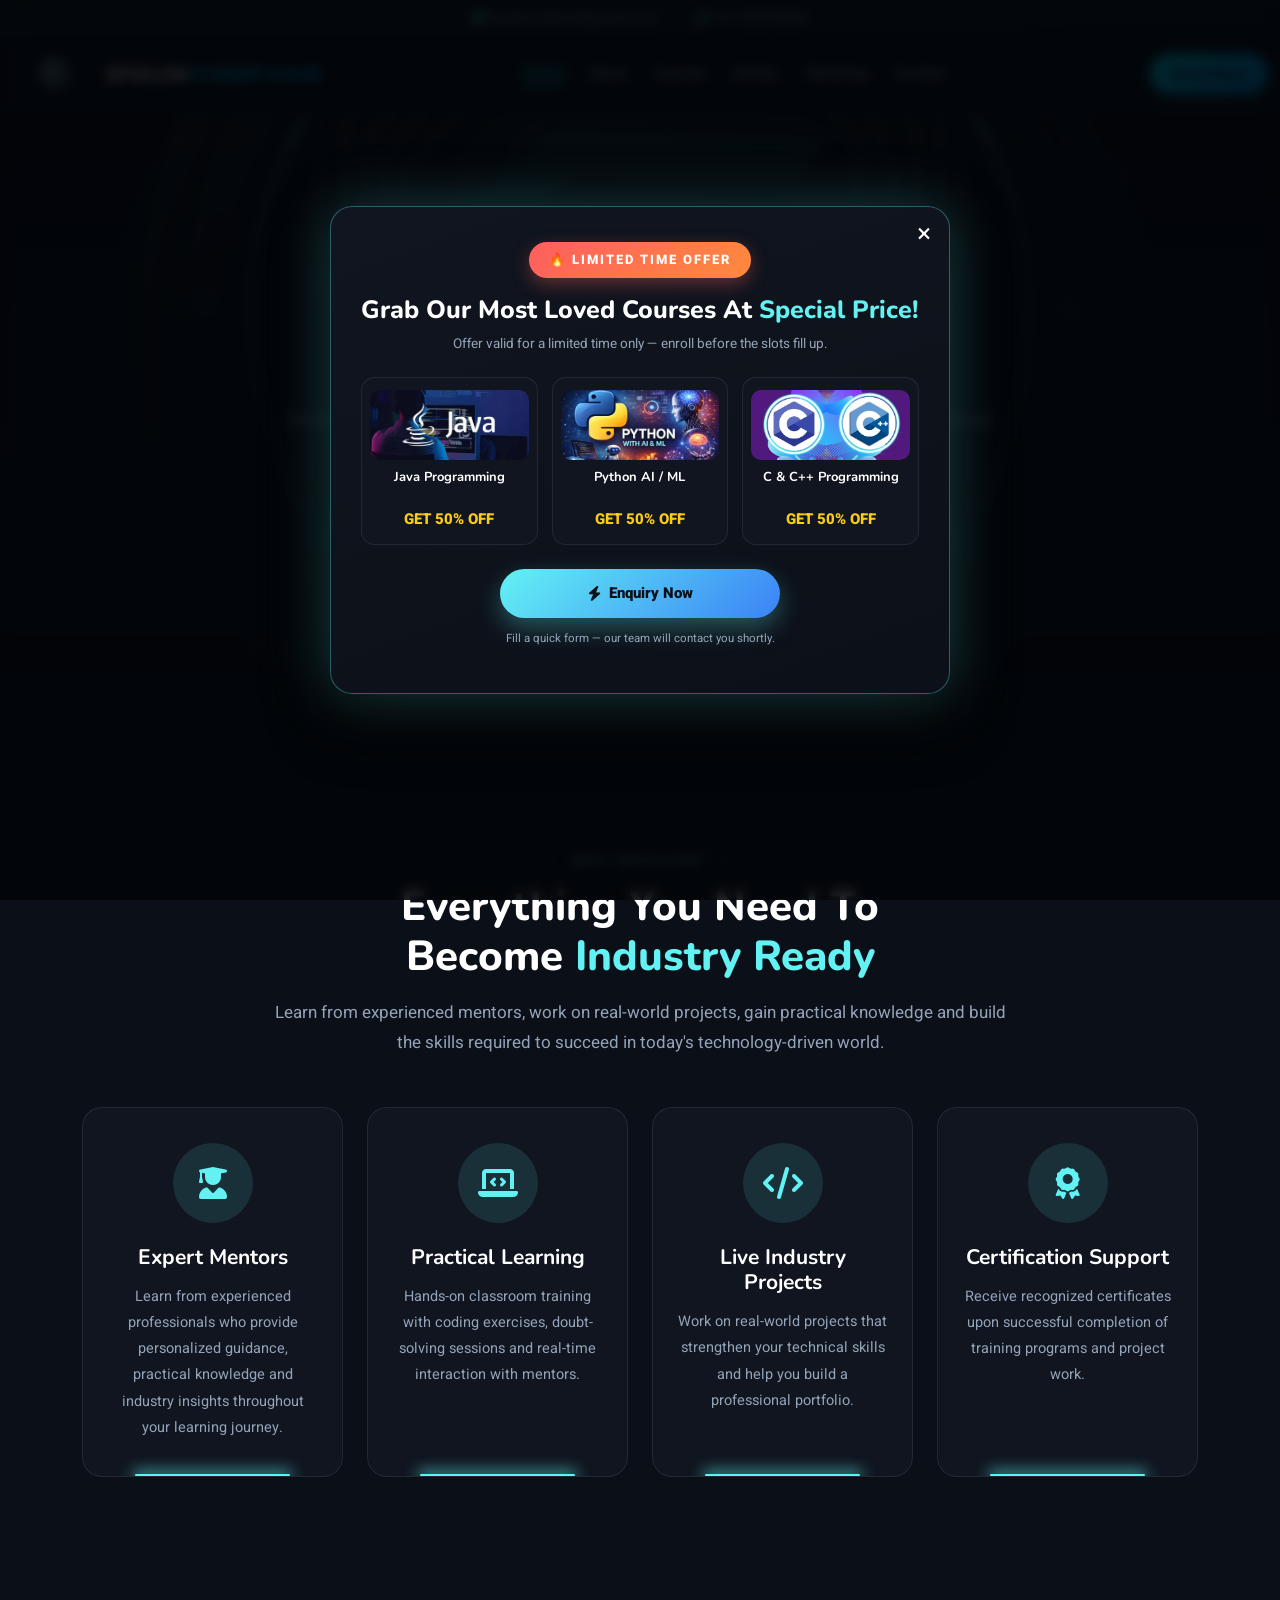
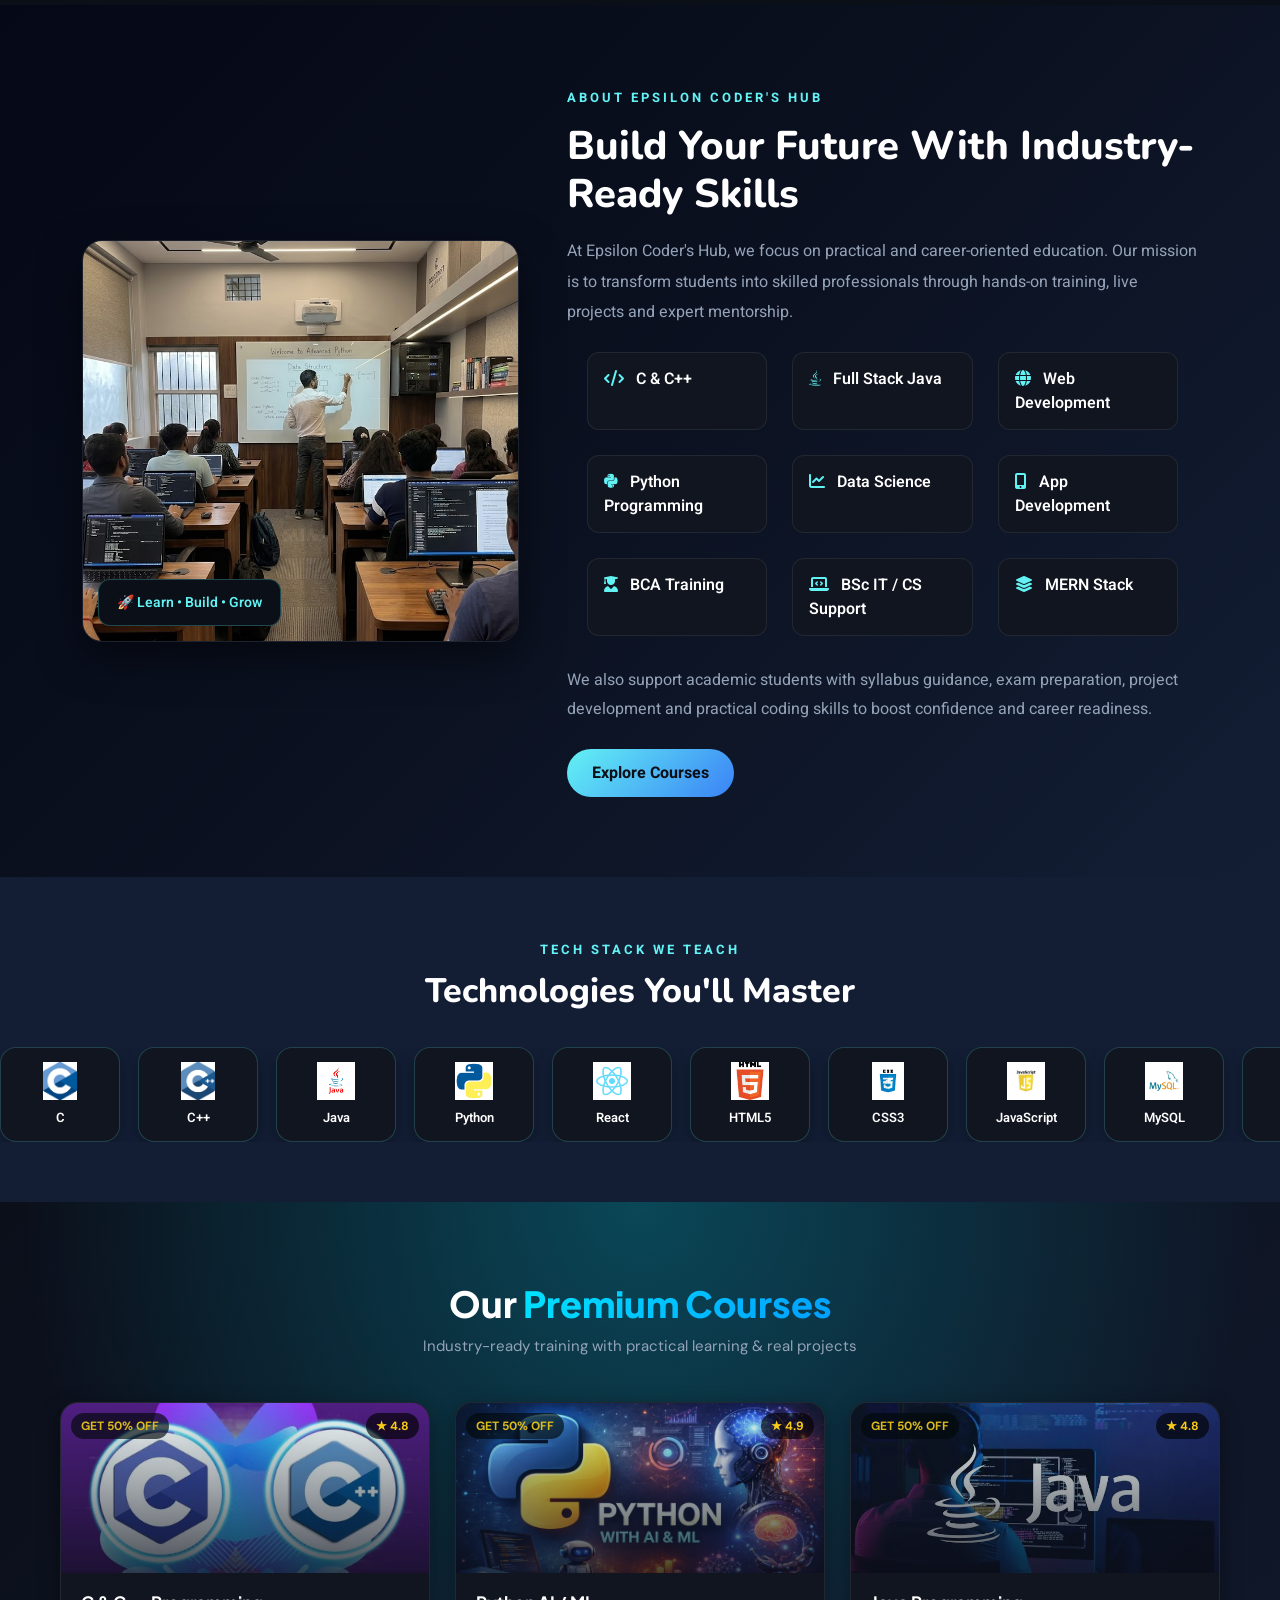
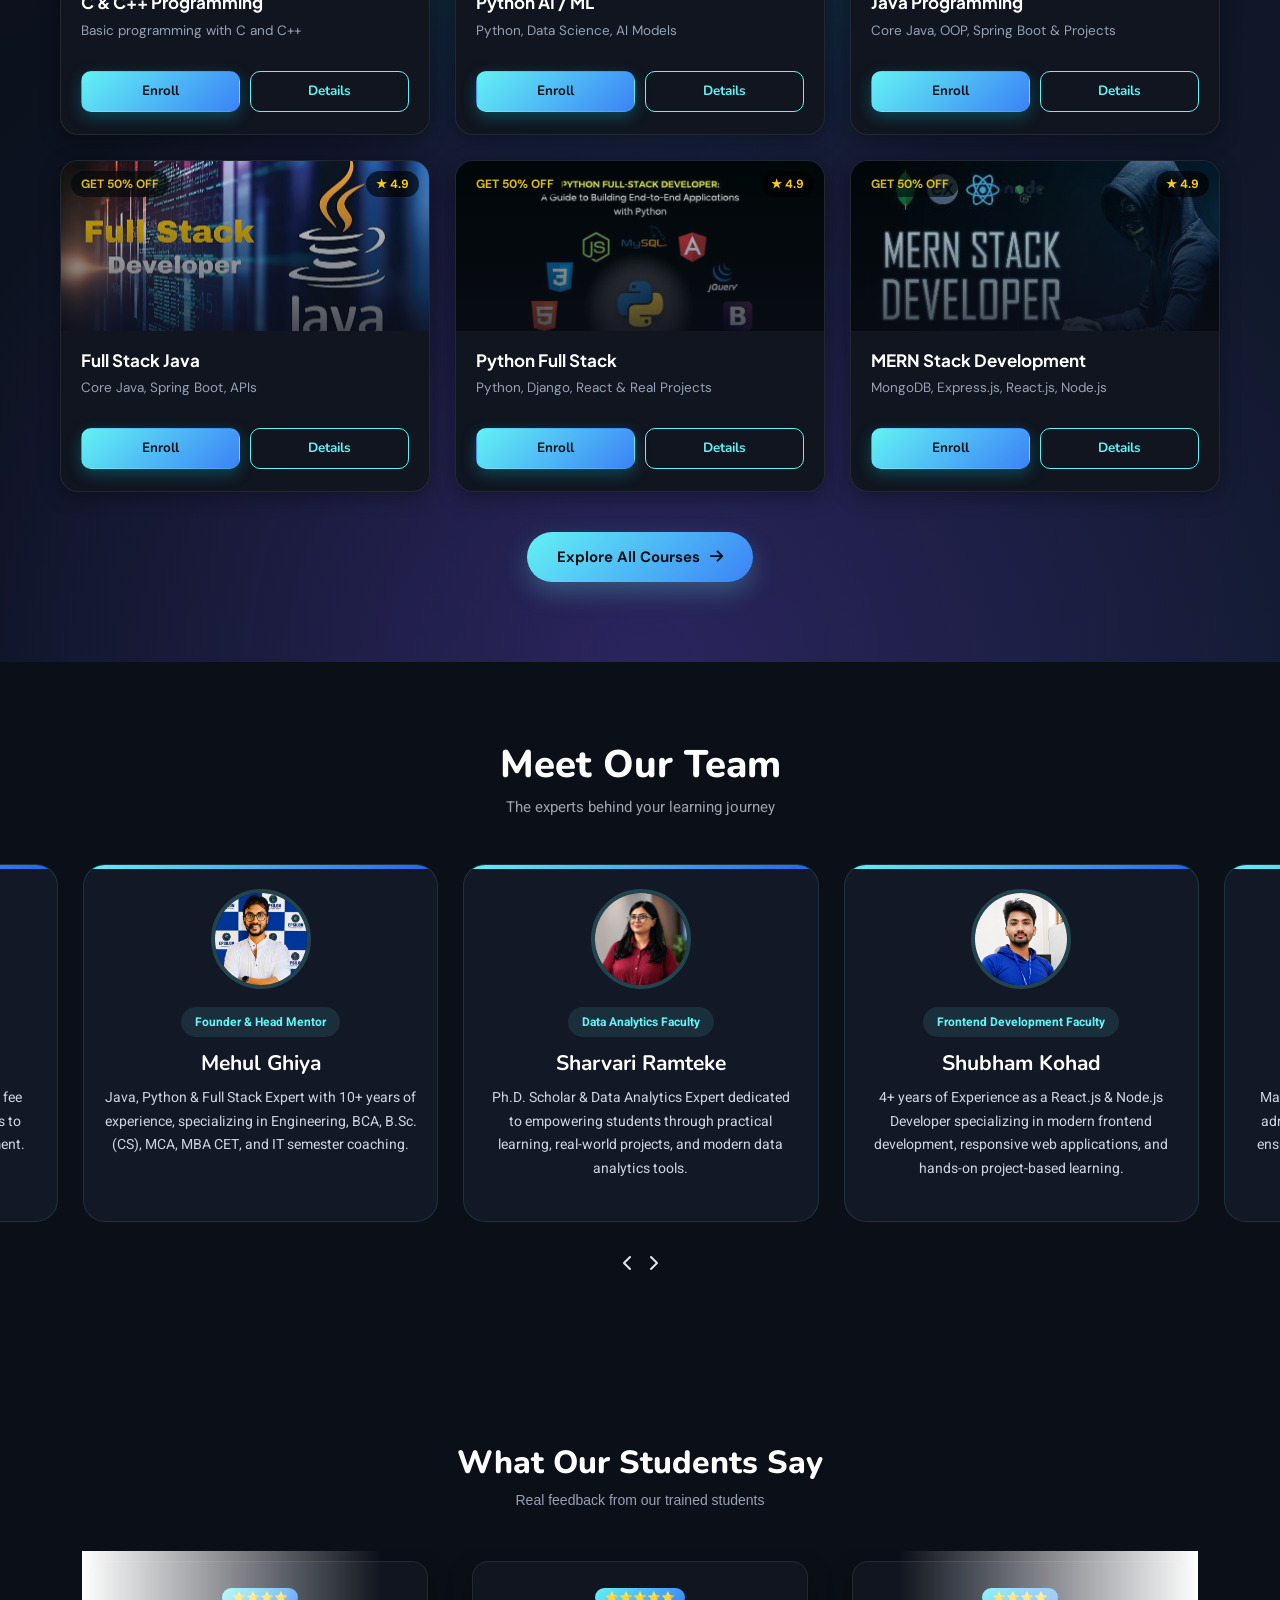
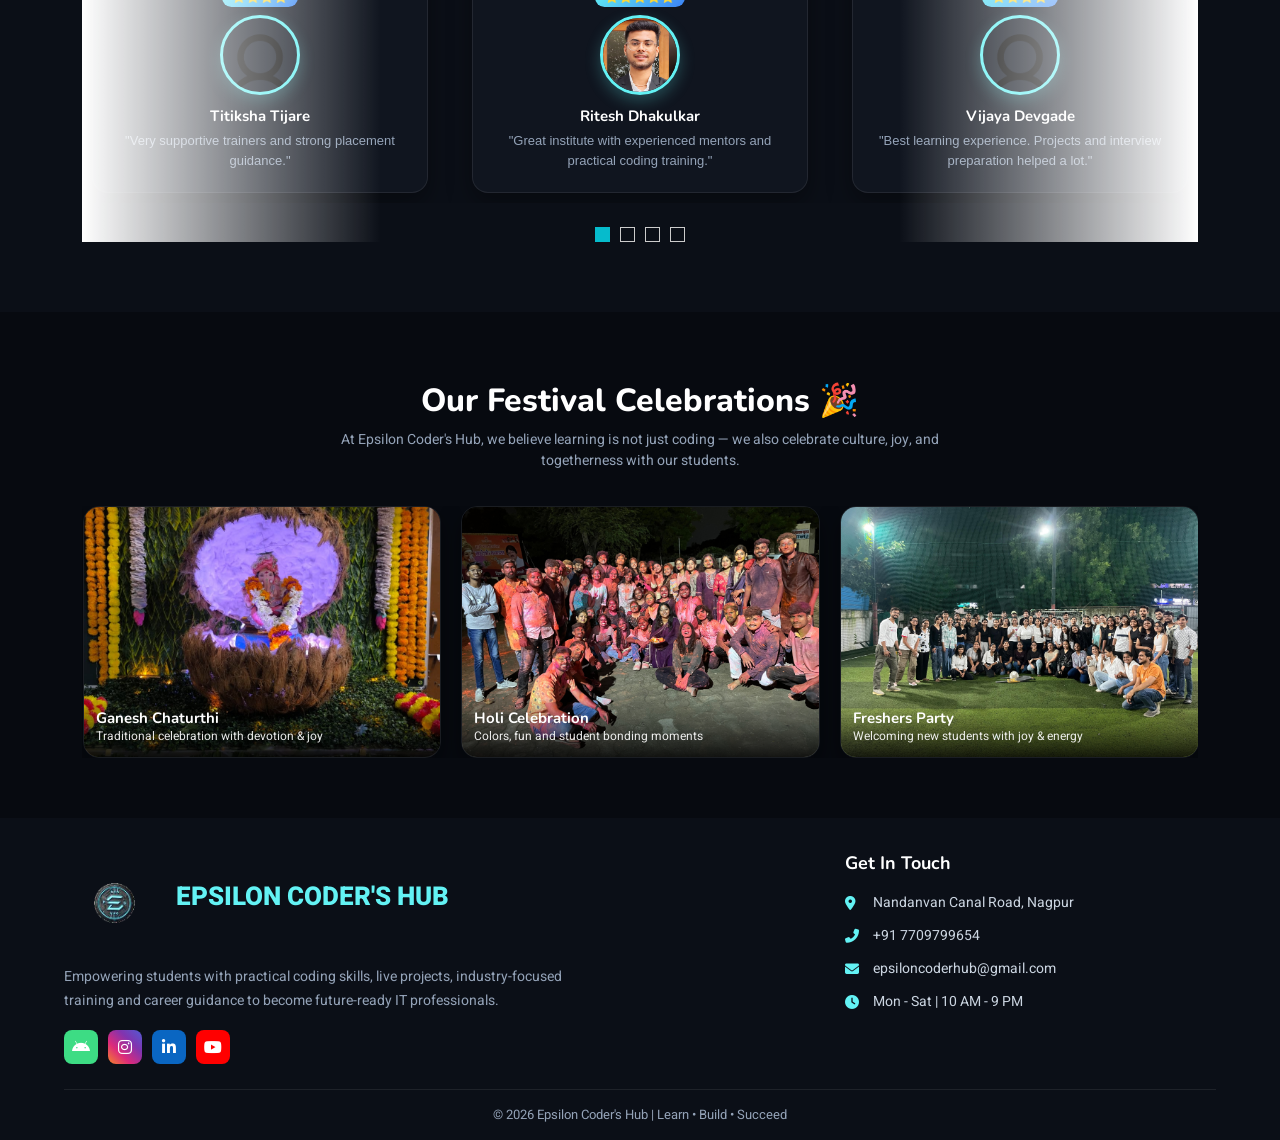
==== commit d236bc19: "Updated website" ====
--- a/index.html
+++ b/index.html
@@ -3184,7 +3184,7 @@
 
                 <div class="team-item">
                     <div class="team-avatar">
-                        <img src="img/mehul.jpg" alt="Mehul Ghiya"
+                        <img src="img/mentor1.jpg.jpeg" alt="Mehul Ghiya"
                             onerror="this.style.display='none'; this.nextElementSibling.style.display='flex';">
                         <div class="team-avatar-fallback" style="display:none;">MG</div>
                     </div>
@@ -3198,7 +3198,7 @@
 
                 <div class="team-item">
                     <div class="team-avatar">
-                        <img src="img/sharvari.jpg" alt="Sharvari Ramteke"
+                        <img src="img/shrav.png" alt="Sharvari Ramteke"
                             onerror="this.style.display='none'; this.nextElementSibling.style.display='flex';">
                         <div class="team-avatar-fallback" style="display:none;">SR</div>
                     </div>
@@ -3212,14 +3212,15 @@
 
                 <div class="team-item">
                     <div class="team-avatar">
-                        <img src="img/shubham.jpg" alt="Shubham Kohad"
+                        <img src="img/shub.png" alt="Shubham Kohad"
                             onerror="this.style.display='none'; this.nextElementSibling.style.display='flex';">
                         <div class="team-avatar-fallback" style="display:none;">SK</div>
                     </div>
                     <span class="team-badge">Frontend Development Faculty</span>
                     <h5>Shubham Kohad</h5>
                     <p class="team-desc">
-                        React.js & Node.js Developer specializing in modern frontend development, responsive web
+                        4+ years of Experience as a React.js & Node.js Developer specializing in modern frontend
+                        development, responsive web
                         applications, and hands-on project-based learning.
                     </p>
                 </div>
@@ -3458,7 +3459,7 @@
             <p id="modalFees"></p> -->
             <h4>What You Will Learn</h4>
             <p id="modalTopics"></p>
-            <h4>Career Opportunities</h4>
+            <h4></h4>
             <p id="modalCareer"></p>
         </div>
     </div>
@@ -3531,7 +3532,7 @@
             document.getElementById("modalDuration").innerText = duration;
             // document.getElementById("modalFees").innerText = fees;
             document.getElementById("modalTopics").innerText = topics;
-            document.getElementById("modalCareer").innerText = career;
+            // document.getElementById("modalCareer").innerText = career;
             document.getElementById("detailsModal").style.display = "flex";
         }
         function closeDetailsModal() {
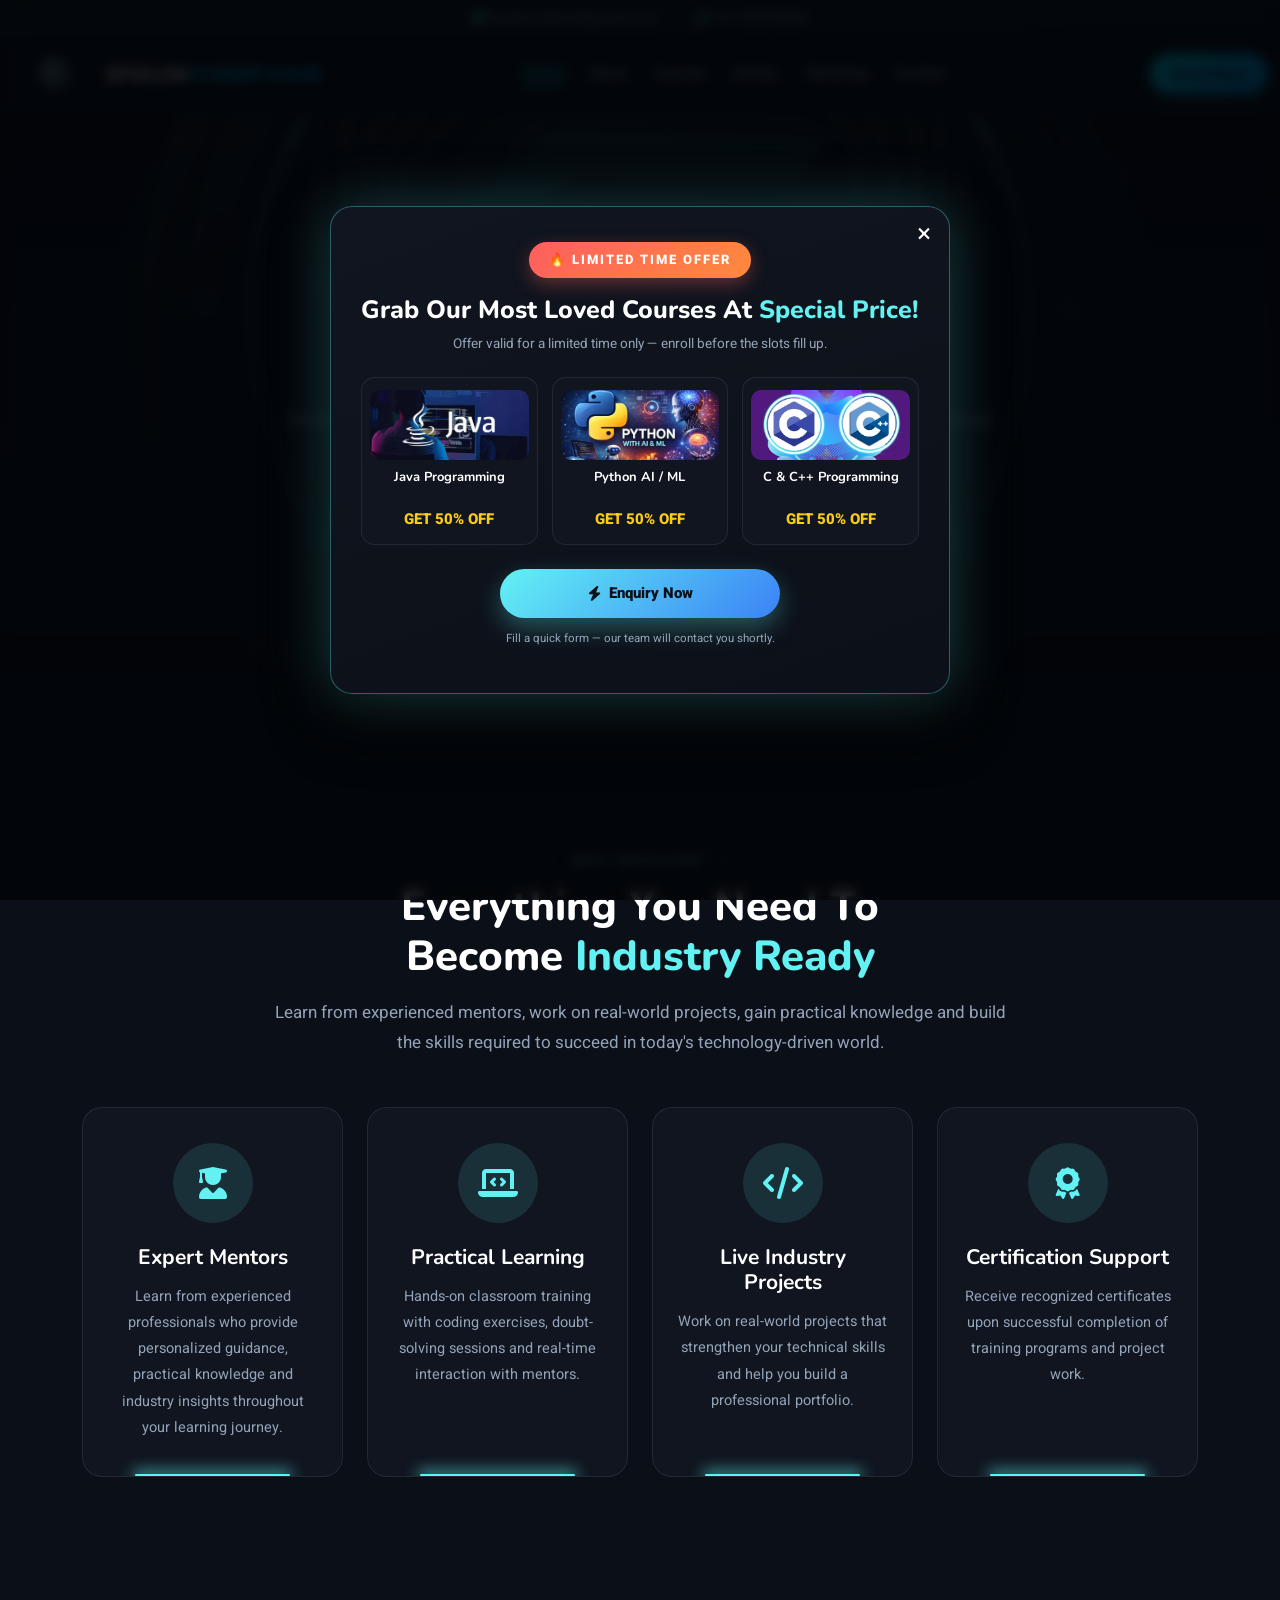
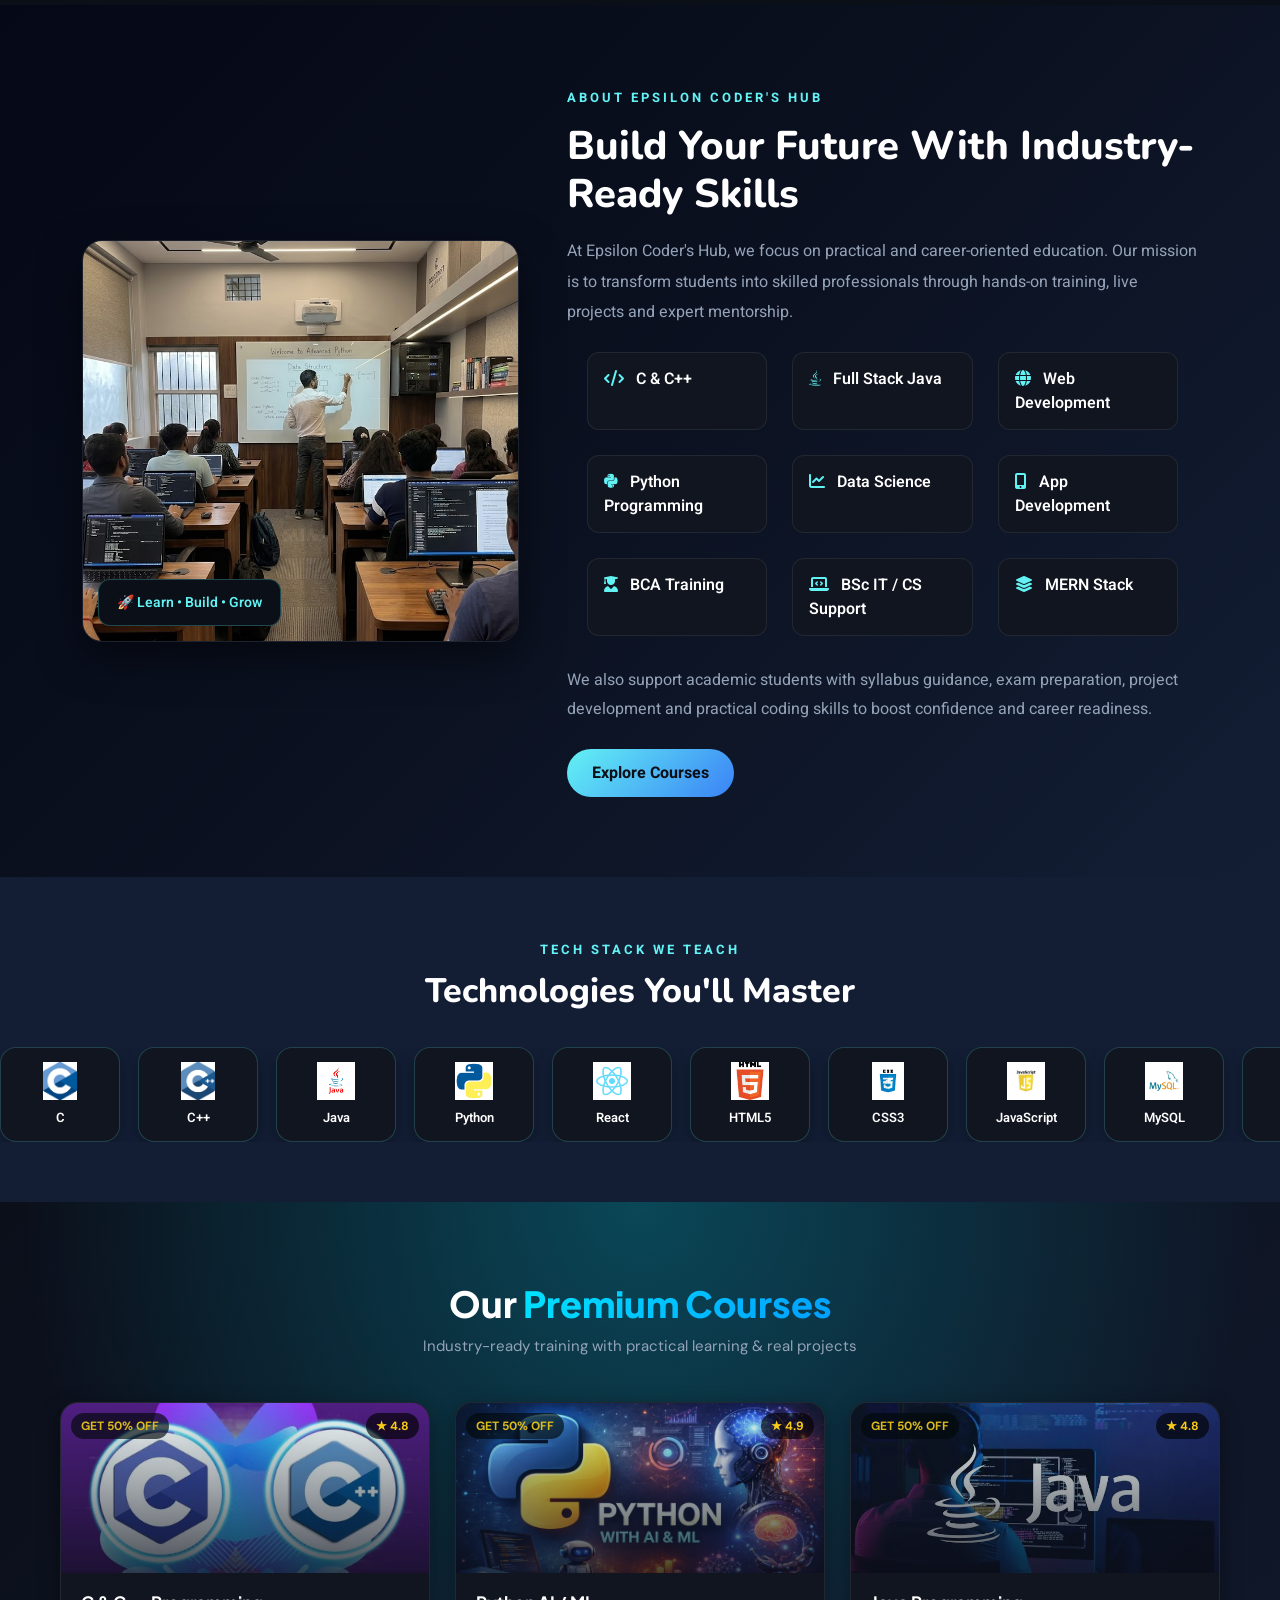
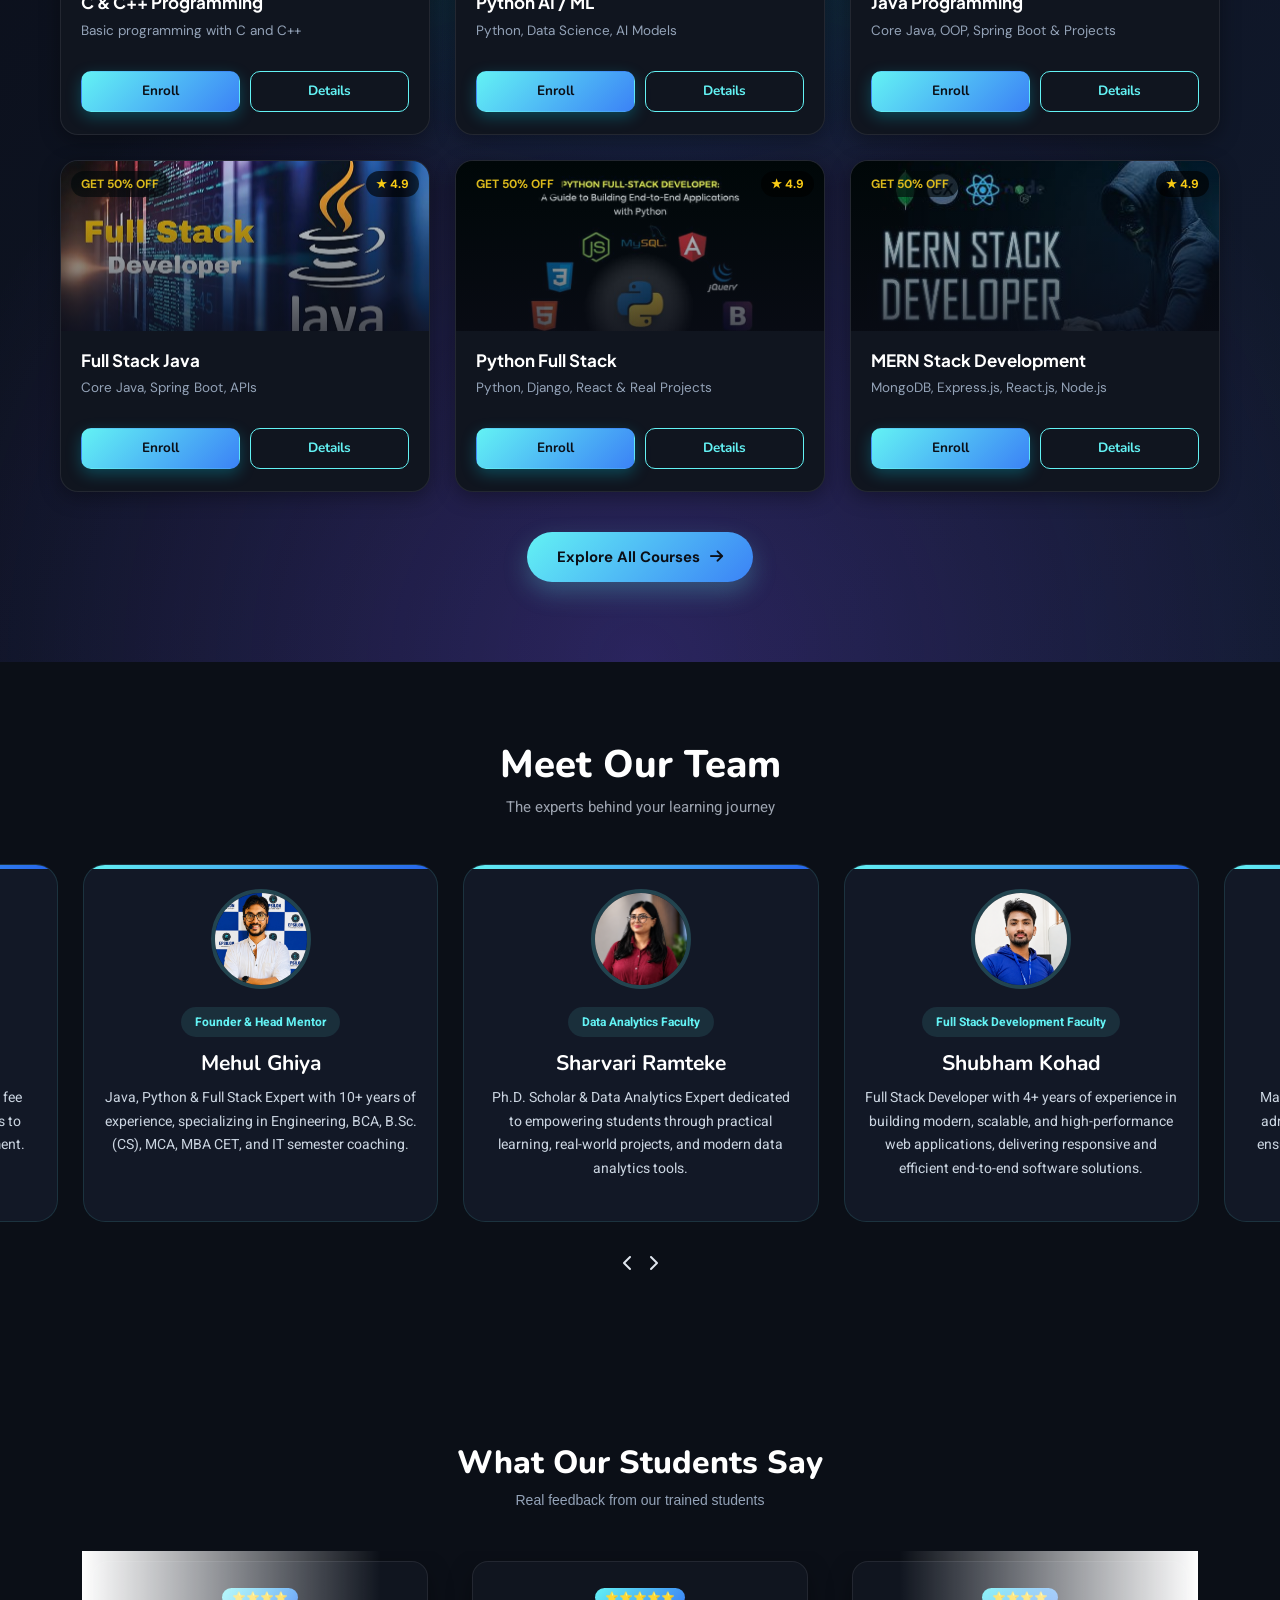
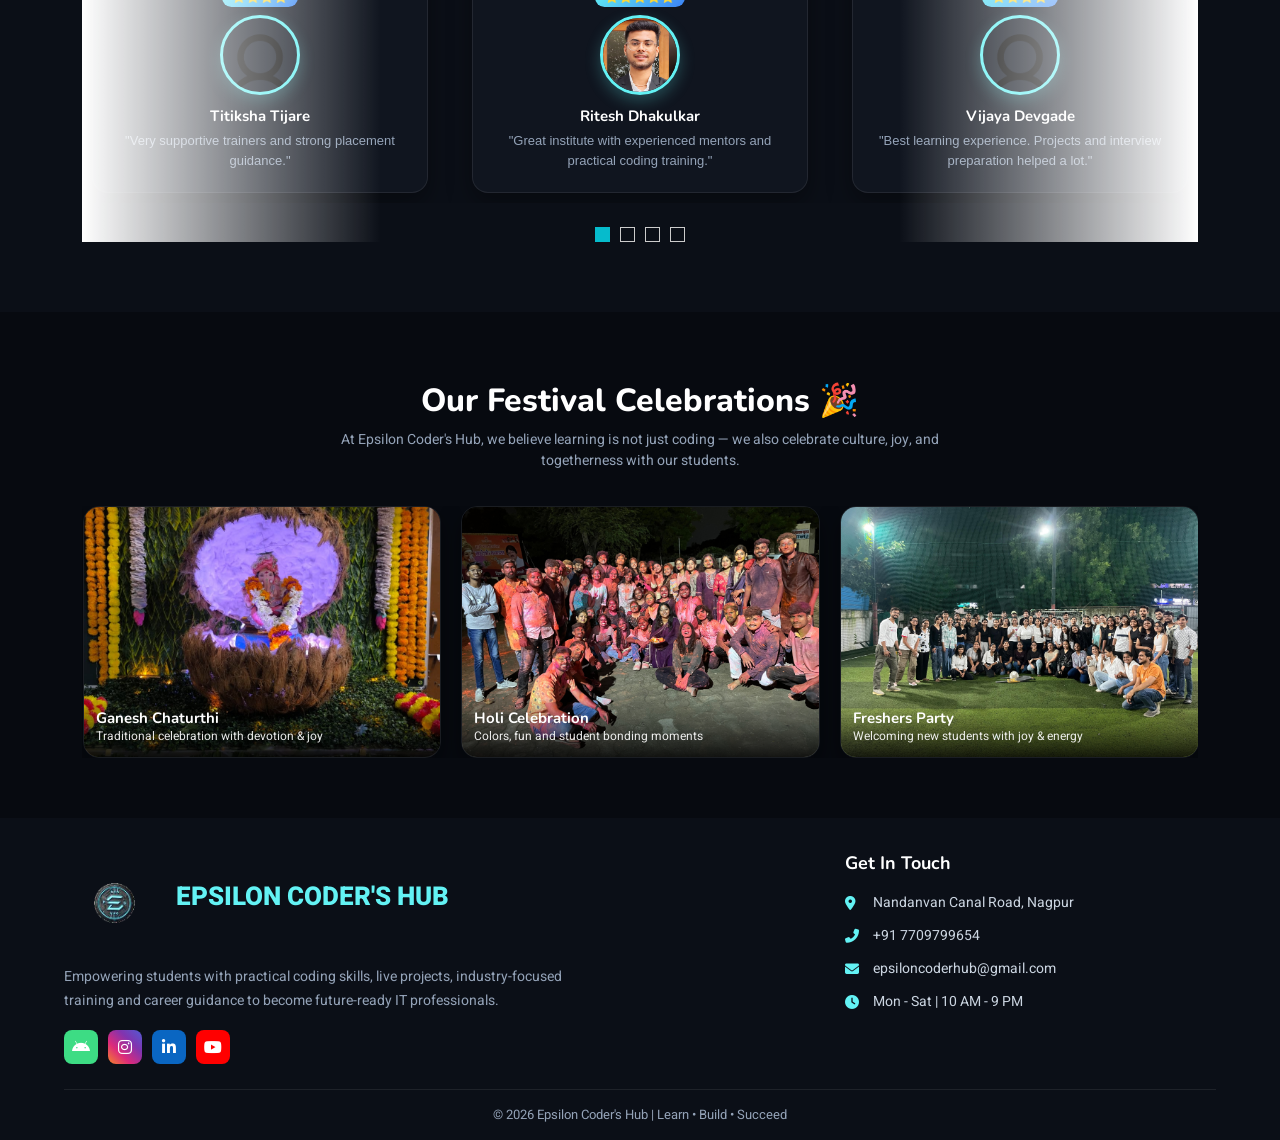
==== commit e4f61732: "Updated website" ====
--- a/index.html
+++ b/index.html
@@ -3216,12 +3216,12 @@
                             onerror="this.style.display='none'; this.nextElementSibling.style.display='flex';">
                         <div class="team-avatar-fallback" style="display:none;">SK</div>
                     </div>
-                    <span class="team-badge">Frontend Development Faculty</span>
+                    <span class="team-badge">Full Stack Development Faculty</span>
                     <h5>Shubham Kohad</h5>
                     <p class="team-desc">
-                        4+ years of Experience as a React.js & Node.js Developer specializing in modern frontend
-                        development, responsive web
-                        applications, and hands-on project-based learning.
+                        Full Stack Developer with 4+ years of experience in building modern, scalable, and
+                        high-performance web applications, delivering responsive and efficient end-to-end software
+                        solutions.
                     </p>
                 </div>
 
